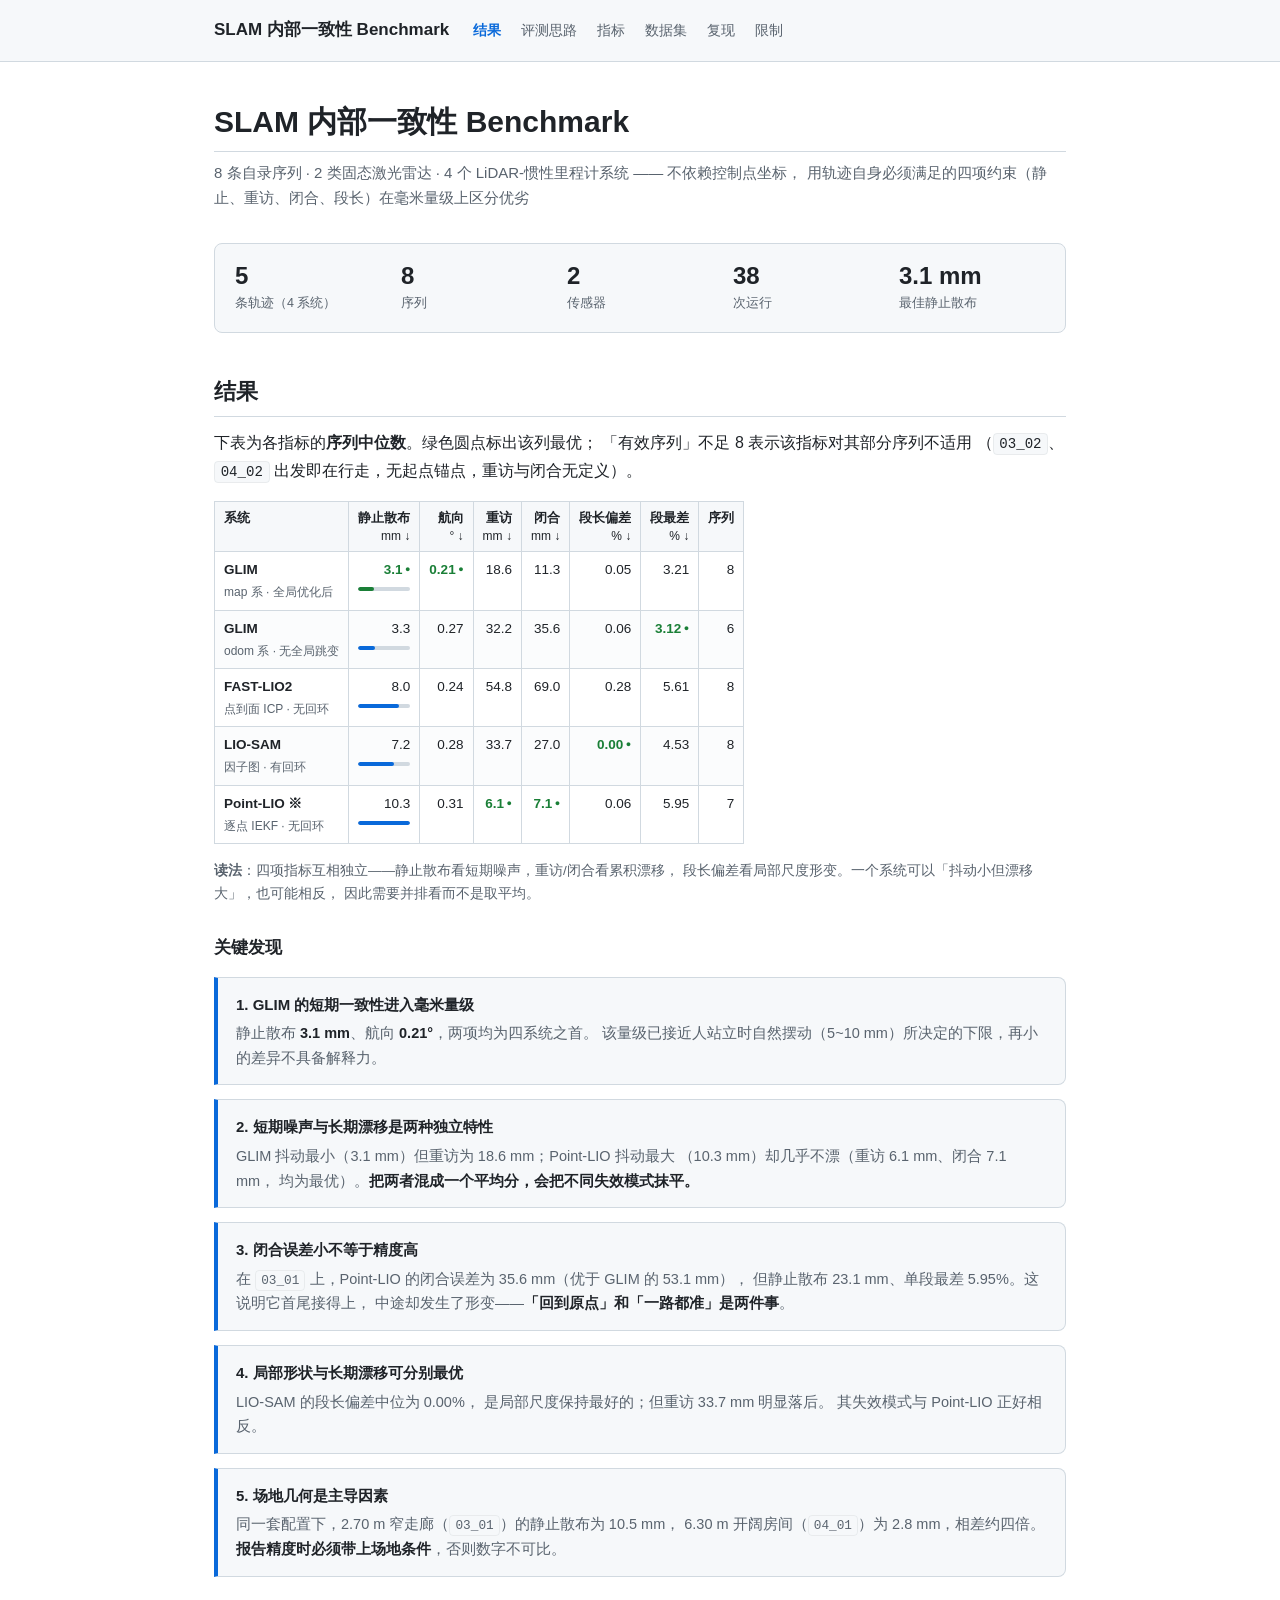
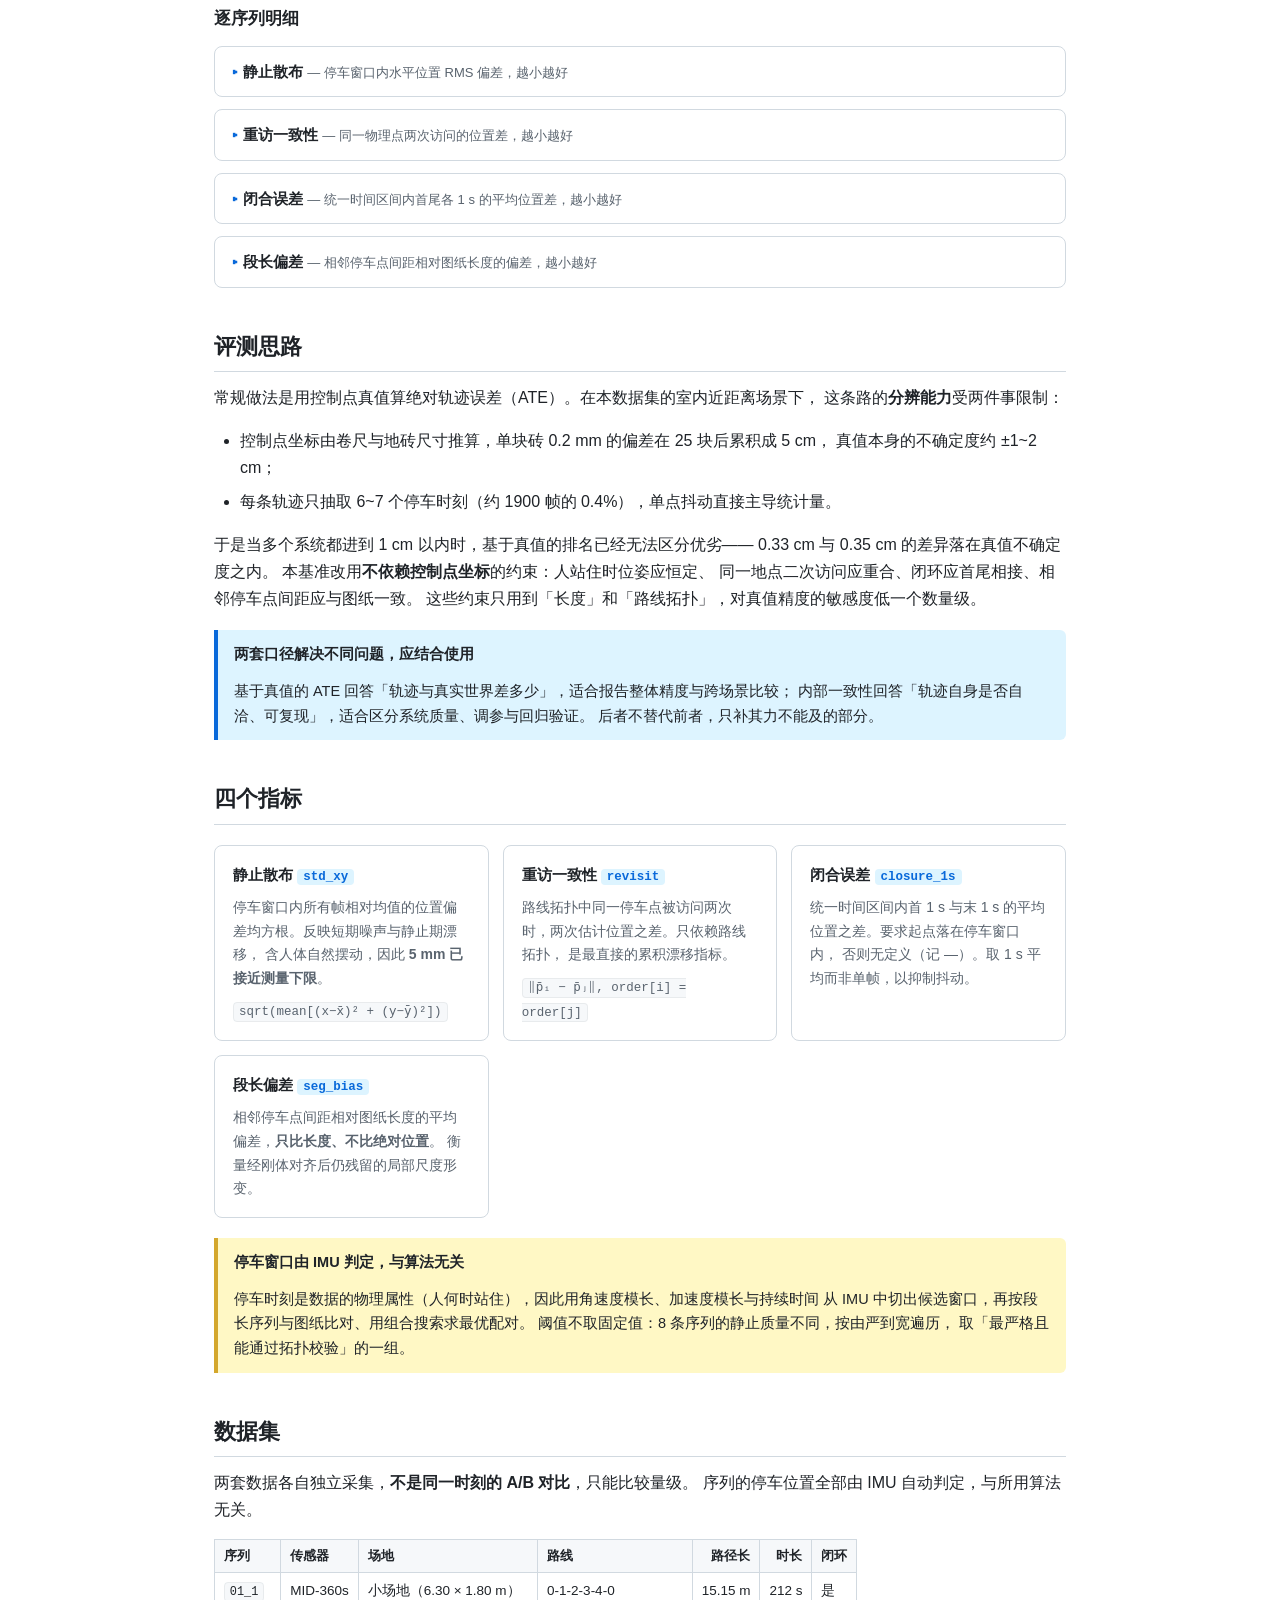
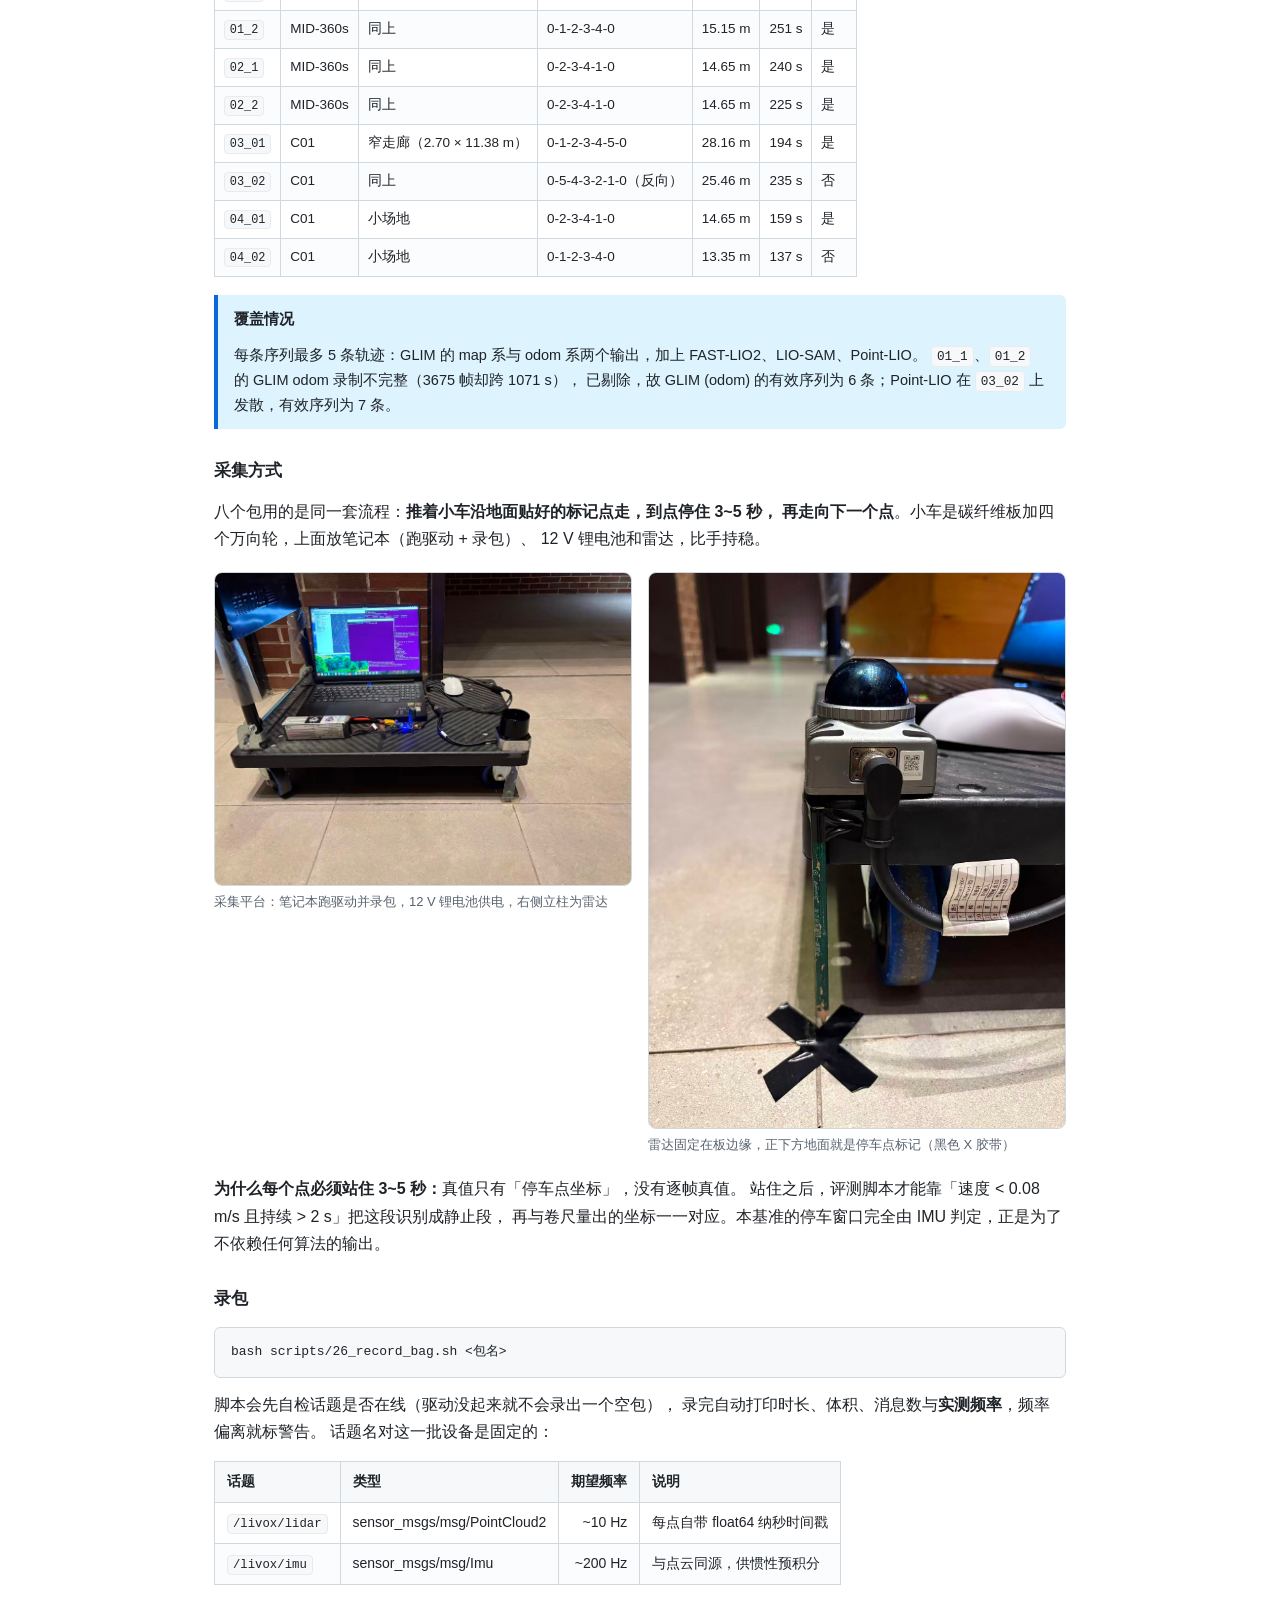
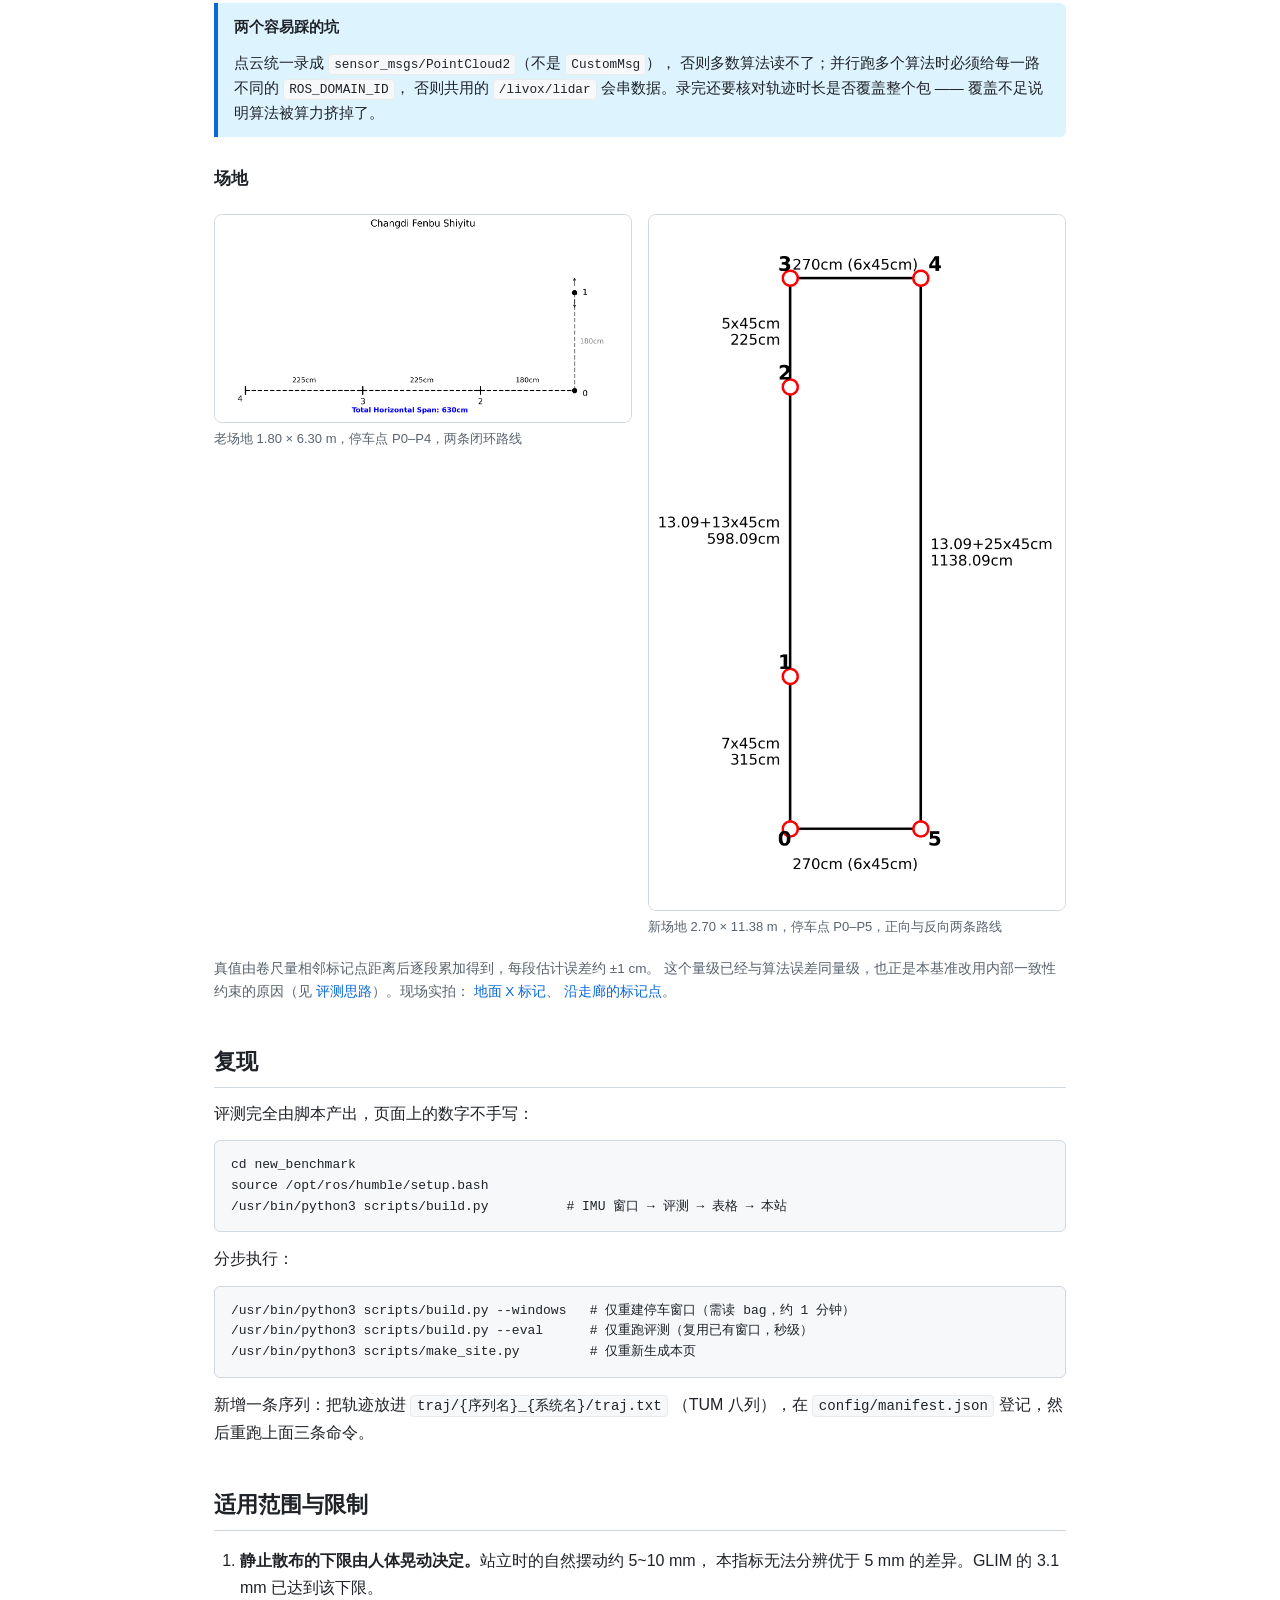
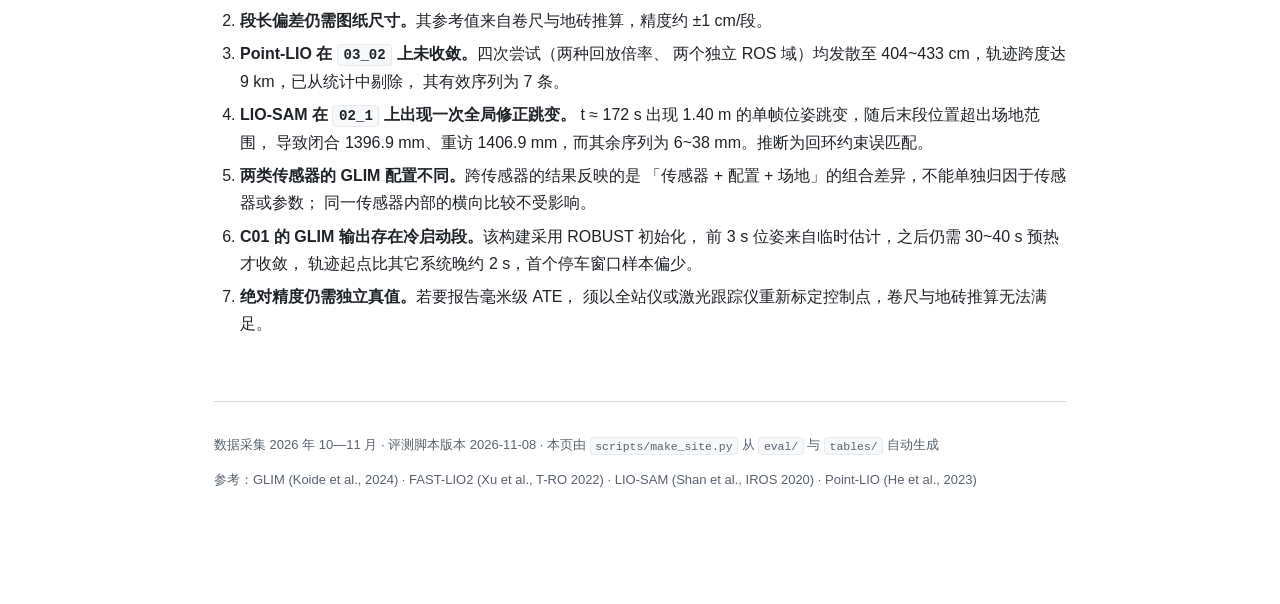
==== docs/index.html @ dab55c14 "debug" ====
<!DOCTYPE html>
<html lang="zh-CN">
<head>
<meta charset="utf-8">
<meta name="viewport" content="width=device-width, initial-scale=1">
<title>SLAM 内部一致性 Benchmark</title>
<meta name="description" content="不依赖控制点坐标，用静止散布、重访一致性、闭合误差、段长偏差四项自洽约束评测 GLIM / FAST-LIO2 / LIO-SAM / Point-LIO">
<link rel="stylesheet" href="assets/site.css">
</head>
<body>

<header class="top">
  <div class="wrap">
    <a class="brand" href="./">SLAM 内部一致性 Benchmark</a>
    <nav>
      <a href="#results" class="active">结果</a>
      <a href="#why">评测思路</a>
      <a href="#metrics">指标</a>
      <a href="#dataset">数据集</a>
      <a href="#repro">复现</a>
      <a href="#limits">限制</a>
    </nav>
  </div>
</header>

<div class="wrap">

<h1>SLAM 内部一致性 Benchmark</h1>
<p class="subtitle">
8 条自录序列 · 2 类固态激光雷达 · 4 个 LiDAR-惯性里程计系统 —— 不依赖控制点坐标，
用轨迹自身必须满足的四项约束（静止、重访、闭合、段长）在毫米量级上区分优劣
</p>

<div class="stats">
  <div><div class="v">5</div><div class="k">条轨迹（4 系统）</div></div>
  <div><div class="v">8</div><div class="k">序列</div></div>
  <div><div class="v">2</div><div class="k">传感器</div></div>
  <div><div class="v">38</div><div class="k">次运行</div></div>
  <div><div class="v">3.1 mm</div><div class="k">最佳静止散布</div></div>
</div>

<h2 id="results">结果</h2>

<p>
下表为各指标的<strong>序列中位数</strong>。绿色圆点标出该列最优；
「有效序列」不足 8 表示该指标对其部分序列不适用
（<code>03_02</code>、<code>04_02</code> 出发即在行走，无起点锚点，重访与闭合无定义）。
</p>

<table class="board">
<thead><tr><th>系统</th>
<th class="num">静止散布<br><span style="font-weight:400;font-size:12px">mm ↓</span></th>
<th class="num">航向<br><span style="font-weight:400;font-size:12px">° ↓</span></th>
<th class="num">重访<br><span style="font-weight:400;font-size:12px">mm ↓</span></th>
<th class="num">闭合<br><span style="font-weight:400;font-size:12px">mm ↓</span></th>
<th class="num">段长偏差<br><span style="font-weight:400;font-size:12px">% ↓</span></th>
<th class="num">段最差<br><span style="font-weight:400;font-size:12px">% ↓</span></th>
<th class="num">序列</th>
</tr></thead><tbody>
<tr><td class="alg">GLIM<small>map 系 · 全局优化后</small></td>
<td class="num"><span class="best">3.1</span><div class="bar bestbar"><i style="width:29.6%"></i></div></td>
<td class="num"><span class="best">0.21</span></td>
<td class="num">18.6</td>
<td class="num">11.3</td>
<td class="num">0.05</td>
<td class="num">3.21</td>
<td class="num">8</td></tr>
<tr><td class="alg">GLIM<small>odom 系 · 无全局跳变</small></td>
<td class="num">3.3<div class="bar"><i style="width:31.9%"></i></div></td>
<td class="num">0.27</td>
<td class="num">32.2</td>
<td class="num">35.6</td>
<td class="num">0.06</td>
<td class="num"><span class="best">3.12</span></td>
<td class="num">6</td></tr>
<tr><td class="alg">FAST-LIO2<small>点到面 ICP · 无回环</small></td>
<td class="num">8.0<div class="bar"><i style="width:77.7%"></i></div></td>
<td class="num">0.24</td>
<td class="num">54.8</td>
<td class="num">69.0</td>
<td class="num">0.28</td>
<td class="num">5.61</td>
<td class="num">8</td></tr>
<tr><td class="alg">LIO-SAM<small>因子图 · 有回环</small></td>
<td class="num">7.2<div class="bar"><i style="width:69.3%"></i></div></td>
<td class="num">0.28</td>
<td class="num">33.7</td>
<td class="num">27.0</td>
<td class="num"><span class="best">0.00</span></td>
<td class="num">4.53</td>
<td class="num">8</td></tr>
<tr><td class="alg">Point-LIO ※<small>逐点 IEKF · 无回环</small></td>
<td class="num">10.3<div class="bar"><i style="width:100.0%"></i></div></td>
<td class="num">0.31</td>
<td class="num"><span class="best">6.1</span></td>
<td class="num"><span class="best">7.1</span></td>
<td class="num">0.06</td>
<td class="num">5.95</td>
<td class="num">7</td></tr>
</tbody></table>

<p style="font-size:13.5px;color:var(--fg-muted)">
<strong>读法</strong>：四项指标互相独立——静止散布看短期噪声，重访/闭合看累积漂移，
段长偏差看局部尺度形变。一个系统可以「抖动小但漂移大」，也可能相反，
因此需要并排看而不是取平均。
</p>

<h3>关键发现</h3>

<div class="takeaway">
  <h4>1. GLIM 的短期一致性进入毫米量级</h4>
  <p>静止散布 <strong>3.1 mm</strong>、航向
  <strong>0.21°</strong>，两项均为四系统之首。
  该量级已接近人站立时自然摆动（5~10 mm）所决定的下限，再小的差异不具备解释力。</p>
</div>

<div class="takeaway">
  <h4>2. 短期噪声与长期漂移是两种独立特性</h4>
  <p>GLIM 抖动最小（3.1 mm）但重访为
  18.6 mm；Point-LIO 抖动最大
  （10.3 mm）却几乎不漂（重访
  6.1 mm、闭合 7.1 mm，
  均为最优）。<strong>把两者混成一个平均分，会把不同失效模式抹平。</strong></p>
</div>

<div class="takeaway">
  <h4>3. 闭合误差小不等于精度高</h4>
  <p>在 <code>03_01</code> 上，Point-LIO 的闭合误差为 35.6 mm（优于 GLIM 的 53.1 mm），
  但静止散布 23.1 mm、单段最差 5.95%。这说明它首尾接得上，
  中途却发生了形变——<strong>「回到原点」和「一路都准」是两件事</strong>。</p>
</div>

<div class="takeaway">
  <h4>4. 局部形状与长期漂移可分别最优</h4>
  <p>LIO-SAM 的段长偏差中位为 0.00%，
  是局部尺度保持最好的；但重访 33.7 mm 明显落后。
  其失效模式与 Point-LIO 正好相反。</p>
</div>

<div class="takeaway">
  <h4>5. 场地几何是主导因素</h4>
  <p>同一套配置下，2.70 m 窄走廊（<code>03_01</code>）的静止散布为 10.5 mm，
  6.30 m 开阔房间（<code>04_01</code>）为 2.8 mm，相差约四倍。
  <strong>报告精度时必须带上场地条件</strong>，否则数字不可比。</p>
</div>

<h3>逐序列明细</h3>

<details>
<summary>静止散布 <small>— 停车窗口内水平位置 RMS 偏差，越小越好</small></summary>
<table class="board">
<thead><tr>
<th class="tight">序列</th>
<th class="tight">传感器</th>
<th class="num">GLIM(odom)</th>
<th class="num">GLIM(map)</th>
<th class="num">FAST-LIO2</th>
<th class="num">LIO-SAM</th>
<th class="num">Point-LIO</th>
</tr></thead><tbody>
<tr>
<td class="tight"><code>01_1</code></td>
<td class="tight">MID-360s</td>
<td class="num"><span class="na">—</span></td>
<td class="num">3.2</td>
<td class="num">6.6</td>
<td class="num">3.7</td>
<td class="num">7.3</td>
</tr>
<tr>
<td class="tight"><code>01_2</code></td>
<td class="tight">MID-360s</td>
<td class="num"><span class="na">—</span></td>
<td class="num">7.6</td>
<td class="num">11.5</td>
<td class="num">8.1</td>
<td class="num">10.3</td>
</tr>
<tr>
<td class="tight"><code>02_1</code></td>
<td class="tight">MID-360s</td>
<td class="num">2.0</td>
<td class="num">1.3</td>
<td class="num">5.3</td>
<td class="num">3.5</td>
<td class="num">6.0</td>
</tr>
<tr>
<td class="tight"><code>02_2</code></td>
<td class="tight">MID-360s</td>
<td class="num">2.1</td>
<td class="num">1.8</td>
<td class="num">6.4</td>
<td class="num">3.1</td>
<td class="num">5.3</td>
</tr>
<tr>
<td class="tight"><code>03_01</code></td>
<td class="tight">C01</td>
<td class="num">5.4</td>
<td class="num">10.5</td>
<td class="num">20.6</td>
<td class="num">12.6</td>
<td class="num">23.1</td>
</tr>
<tr>
<td class="tight"><code>03_02</code></td>
<td class="tight">C01</td>
<td class="num">7.2</td>
<td class="num">5.1</td>
<td class="num">12.8</td>
<td class="num">8.3</td>
<td class="num"><span class="bad">发散</span></td>
</tr>
<tr>
<td class="tight"><code>04_01</code></td>
<td class="tight">C01</td>
<td class="num">3.4</td>
<td class="num">2.8</td>
<td class="num">7.6</td>
<td class="num">7.3</td>
<td class="num">16.8</td>
</tr>
<tr>
<td class="tight"><code>04_02</code></td>
<td class="tight">C01</td>
<td class="num">3.2</td>
<td class="num">2.9</td>
<td class="num">8.4</td>
<td class="num">7.0</td>
<td class="num">18.5</td>
</tr>
</tbody></table>
</details>
<details>
<summary>重访一致性 <small>— 同一物理点两次访问的位置差，越小越好</small></summary>
<table class="board">
<thead><tr>
<th class="tight">序列</th>
<th class="tight">传感器</th>
<th class="num">GLIM(odom)</th>
<th class="num">GLIM(map)</th>
<th class="num">FAST-LIO2</th>
<th class="num">LIO-SAM</th>
<th class="num">Point-LIO</th>
</tr></thead><tbody>
<tr>
<td class="tight"><code>01_1</code></td>
<td class="tight">MID-360s</td>
<td class="num"><span class="na">—</span></td>
<td class="num">26.9</td>
<td class="num">52.9</td>
<td class="num">23.9</td>
<td class="num">24.5</td>
</tr>
<tr>
<td class="tight"><code>01_2</code></td>
<td class="tight">MID-360s</td>
<td class="num"><span class="na">—</span></td>
<td class="num">37.4</td>
<td class="num">52.0</td>
<td class="num">38.0</td>
<td class="num">32.4</td>
</tr>
<tr>
<td class="tight"><code>02_1</code></td>
<td class="tight">MID-360s</td>
<td class="num">7.6</td>
<td class="num">10.2</td>
<td class="num">56.8</td>
<td class="num">1406.9</td>
<td class="num">4.6</td>
</tr>
<tr>
<td class="tight"><code>02_2</code></td>
<td class="tight">MID-360s</td>
<td class="num">2.3</td>
<td class="num">5.5</td>
<td class="num">57.4</td>
<td class="num">23.5</td>
<td class="num">4.4</td>
</tr>
<tr>
<td class="tight"><code>03_01</code></td>
<td class="tight">C01</td>
<td class="num">94.2</td>
<td class="num">42.1</td>
<td class="num">74.1</td>
<td class="num">39.5</td>
<td class="num">6.3</td>
</tr>
<tr>
<td class="tight"><code>03_02</code></td>
<td class="tight">C01</td>
<td class="num"><span class="na">—</span></td>
<td class="num"><span class="na">—</span></td>
<td class="num"><span class="na">—</span></td>
<td class="num"><span class="na">—</span></td>
<td class="num"><span class="na">—</span></td>
</tr>
<tr>
<td class="tight"><code>04_01</code></td>
<td class="tight">C01</td>
<td class="num">56.9</td>
<td class="num">8.3</td>
<td class="num">52.6</td>
<td class="num">29.5</td>
<td class="num">6.0</td>
</tr>
<tr>
<td class="tight"><code>04_02</code></td>
<td class="tight">C01</td>
<td class="num"><span class="na">—</span></td>
<td class="num"><span class="na">—</span></td>
<td class="num"><span class="na">—</span></td>
<td class="num"><span class="na">—</span></td>
<td class="num"><span class="na">—</span></td>
</tr>
</tbody></table>
</details>
<details>
<summary>闭合误差 <small>— 统一时间区间内首尾各 1 s 的平均位置差，越小越好</small></summary>
<table class="board">
<thead><tr>
<th class="tight">序列</th>
<th class="tight">传感器</th>
<th class="num">GLIM(odom)</th>
<th class="num">GLIM(map)</th>
<th class="num">FAST-LIO2</th>
<th class="num">LIO-SAM</th>
<th class="num">Point-LIO</th>
</tr></thead><tbody>
<tr>
<td class="tight"><code>01_1</code></td>
<td class="tight">MID-360s</td>
<td class="num"><span class="na">—</span></td>
<td class="num">14.8</td>
<td class="num">72.6</td>
<td class="num">11.9</td>
<td class="num">7.6</td>
</tr>
<tr>
<td class="tight"><code>01_2</code></td>
<td class="tight">MID-360s</td>
<td class="num"><span class="na">—</span></td>
<td class="num">4.3</td>
<td class="num">70.5</td>
<td class="num">3.2</td>
<td class="num">5.2</td>
</tr>
<tr>
<td class="tight"><code>02_1</code></td>
<td class="tight">MID-360s</td>
<td class="num">15.4</td>
<td class="num">13.7</td>
<td class="num">64.9</td>
<td class="num">1396.9</td>
<td class="num">2.0</td>
</tr>
<tr>
<td class="tight"><code>02_2</code></td>
<td class="tight">MID-360s</td>
<td class="num">7.2</td>
<td class="num">8.9</td>
<td class="num">67.4</td>
<td class="num">22.1</td>
<td class="num">6.5</td>
</tr>
<tr>
<td class="tight"><code>03_01</code></td>
<td class="tight">C01</td>
<td class="num">86.8</td>
<td class="num">53.1</td>
<td class="num">84.7</td>
<td class="num">31.8</td>
<td class="num">35.6</td>
</tr>
<tr>
<td class="tight"><code>03_02</code></td>
<td class="tight">C01</td>
<td class="num"><span class="na">—</span></td>
<td class="num"><span class="na">—</span></td>
<td class="num"><span class="na">—</span></td>
<td class="num"><span class="na">—</span></td>
<td class="num"><span class="na">—</span></td>
</tr>
<tr>
<td class="tight"><code>04_01</code></td>
<td class="tight">C01</td>
<td class="num">55.7</td>
<td class="num">8.1</td>
<td class="num">46.0</td>
<td class="num">36.8</td>
<td class="num">22.2</td>
</tr>
<tr>
<td class="tight"><code>04_02</code></td>
<td class="tight">C01</td>
<td class="num"><span class="na">—</span></td>
<td class="num"><span class="na">—</span></td>
<td class="num"><span class="na">—</span></td>
<td class="num"><span class="na">—</span></td>
<td class="num"><span class="na">—</span></td>
</tr>
</tbody></table>
</details>
<details>
<summary>段长偏差 <small>— 相邻停车点间距相对图纸长度的偏差，越小越好</small></summary>
<table class="board">
<thead><tr>
<th class="tight">序列</th>
<th class="tight">传感器</th>
<th class="num">GLIM(odom)</th>
<th class="num">GLIM(map)</th>
<th class="num">FAST-LIO2</th>
<th class="num">LIO-SAM</th>
<th class="num">Point-LIO</th>
</tr></thead><tbody>
<tr>
<td class="tight"><code>01_1</code></td>
<td class="tight">MID-360s</td>
<td class="num"><span class="na">—</span></td>
<td class="num">−0.17</td>
<td class="num">0.09</td>
<td class="num">−0.15</td>
<td class="num">0.03</td>
</tr>
<tr>
<td class="tight"><code>01_2</code></td>
<td class="tight">MID-360s</td>
<td class="num"><span class="na">—</span></td>
<td class="num">−0.34</td>
<td class="num">0.00</td>
<td class="num">−0.29</td>
<td class="num">−0.17</td>
</tr>
<tr>
<td class="tight"><code>02_1</code></td>
<td class="tight">MID-360s</td>
<td class="num">0.02</td>
<td class="num">0.01</td>
<td class="num">0.34</td>
<td class="num">−0.92</td>
<td class="num">0.17</td>
</tr>
<tr>
<td class="tight"><code>02_2</code></td>
<td class="tight">MID-360s</td>
<td class="num">0.09</td>
<td class="num">0.10</td>
<td class="num">0.22</td>
<td class="num">0.37</td>
<td class="num">0.06</td>
</tr>
<tr>
<td class="tight"><code>03_01</code></td>
<td class="tight">C01</td>
<td class="num">−0.84</td>
<td class="num">−0.86</td>
<td class="num">−1.62</td>
<td class="num">−0.88</td>
<td class="num">−1.53</td>
</tr>
<tr>
<td class="tight"><code>03_02</code></td>
<td class="tight">C01</td>
<td class="num">0.42</td>
<td class="num">0.42</td>
<td class="num">0.56</td>
<td class="num">0.34</td>
<td class="num"><span class="bad">发散</span></td>
</tr>
<tr>
<td class="tight"><code>04_01</code></td>
<td class="tight">C01</td>
<td class="num">0.57</td>
<td class="num">0.15</td>
<td class="num">0.71</td>
<td class="num">0.27</td>
<td class="num">0.38</td>
</tr>
<tr>
<td class="tight"><code>04_02</code></td>
<td class="tight">C01</td>
<td class="num">−0.10</td>
<td class="num">0.17</td>
<td class="num">0.35</td>
<td class="num">0.15</td>
<td class="num">0.21</td>
</tr>
</tbody></table>
</details>

<h2 id="why">评测思路</h2>

<p>
常规做法是用控制点真值算绝对轨迹误差（ATE）。在本数据集的室内近距离场景下，
这条路的<strong>分辨能力</strong>受两件事限制：
</p>

<ul>
  <li>控制点坐标由卷尺与地砖尺寸推算，单块砖 0.2 mm 的偏差在 25 块后累积成 5 cm，
  真值本身的不确定度约 ±1~2 cm；</li>
  <li>每条轨迹只抽取 6~7 个停车时刻（约 1900 帧的 0.4%），单点抖动直接主导统计量。</li>
</ul>

<p>
于是当多个系统都进到 1 cm 以内时，基于真值的排名已经无法区分优劣——
0.33 cm 与 0.35 cm 的差异落在真值不确定度之内。
本基准改用<strong>不依赖控制点坐标</strong>的约束：人站住时位姿应恒定、
同一地点二次访问应重合、闭环应首尾相接、相邻停车点间距应与图纸一致。
这些约束只用到「长度」和「路线拓扑」，对真值精度的敏感度低一个数量级。
</p>

<div class="note">
<p><strong>两套口径解决不同问题，应结合使用</strong></p>
<p>基于真值的 ATE 回答「轨迹与真实世界差多少」，适合报告整体精度与跨场景比较；
内部一致性回答「轨迹自身是否自洽、可复现」，适合区分系统质量、调参与回归验证。
后者不替代前者，只补其力不能及的部分。</p>
</div>

<h2 id="metrics">四个指标</h2>

<div class="metrics">

<div class="metric">
  <h4>静止散布 <span class="sym">std_xy</span></h4>
  <p>停车窗口内所有帧相对均值的位置偏差均方根。反映短期噪声与静止期漂移，
  含人体自然摆动，因此 <strong>5 mm 已接近测量下限</strong>。</p>
  <p><code>sqrt(mean[(x−x̄)² + (y−ȳ)²])</code></p>
</div>

<div class="metric">
  <h4>重访一致性 <span class="sym">revisit</span></h4>
  <p>路线拓扑中同一停车点被访问两次时，两次估计位置之差。只依赖路线拓扑，
  是最直接的累积漂移指标。</p>
  <p><code>‖p̄ᵢ − p̄ⱼ‖,  order[i] = order[j]</code></p>
</div>

<div class="metric">
  <h4>闭合误差 <span class="sym">closure_1s</span></h4>
  <p>统一时间区间内首 1 s 与末 1 s 的平均位置之差。要求起点落在停车窗口内，
  否则无定义（记 —）。取 1 s 平均而非单帧，以抑制抖动。</p>
</div>

<div class="metric">
  <h4>段长偏差 <span class="sym">seg_bias</span></h4>
  <p>相邻停车点间距相对图纸长度的平均偏差，<strong>只比长度、不比绝对位置</strong>。
  衡量经刚体对齐后仍残留的局部尺度形变。</p>
</div>

</div>

<div class="warn">
<p><strong>停车窗口由 IMU 判定，与算法无关</strong></p>
<p>停车时刻是数据的物理属性（人何时站住），因此用角速度模长、加速度模长与持续时间
从 IMU 中切出候选窗口，再按段长序列与图纸比对、用组合搜索求最优配对。
阈值不取固定值：8 条序列的静止质量不同，按由严到宽遍历，
取「最严格且能通过拓扑校验」的一组。</p>
</div>

<h2 id="dataset">数据集</h2>

<p>
两套数据各自独立采集，<strong>不是同一时刻的 A/B 对比</strong>，只能比较量级。
序列的停车位置全部由 IMU 自动判定，与所用算法无关。
</p>

<table class="board">
<thead><tr>
<th class="tight">序列</th>
<th class="tight">传感器</th>
<th>场地</th>
<th>路线</th>
<th class="num">路径长</th>
<th class="num">时长</th>
<th>闭环</th>
</tr></thead><tbody>
<tr>
<td class="tight"><code>01_1</code></td>
<td class="tight">MID-360s</td>
<td>小场地（6.30 × 1.80 m）</td>
<td>0-1-2-3-4-0</td>
<td class="num">15.15 m</td>
<td class="num">212 s</td>
<td>是</td>
</tr>
<tr>
<td class="tight"><code>01_2</code></td>
<td class="tight">MID-360s</td>
<td>同上</td>
<td>0-1-2-3-4-0</td>
<td class="num">15.15 m</td>
<td class="num">251 s</td>
<td>是</td>
</tr>
<tr>
<td class="tight"><code>02_1</code></td>
<td class="tight">MID-360s</td>
<td>同上</td>
<td>0-2-3-4-1-0</td>
<td class="num">14.65 m</td>
<td class="num">240 s</td>
<td>是</td>
</tr>
<tr>
<td class="tight"><code>02_2</code></td>
<td class="tight">MID-360s</td>
<td>同上</td>
<td>0-2-3-4-1-0</td>
<td class="num">14.65 m</td>
<td class="num">225 s</td>
<td>是</td>
</tr>
<tr>
<td class="tight"><code>03_01</code></td>
<td class="tight">C01</td>
<td>窄走廊（2.70 × 11.38 m）</td>
<td>0-1-2-3-4-5-0</td>
<td class="num">28.16 m</td>
<td class="num">194 s</td>
<td>是</td>
</tr>
<tr>
<td class="tight"><code>03_02</code></td>
<td class="tight">C01</td>
<td>同上</td>
<td>0-5-4-3-2-1-0（反向）</td>
<td class="num">25.46 m</td>
<td class="num">235 s</td>
<td>否</td>
</tr>
<tr>
<td class="tight"><code>04_01</code></td>
<td class="tight">C01</td>
<td>小场地</td>
<td>0-2-3-4-1-0</td>
<td class="num">14.65 m</td>
<td class="num">159 s</td>
<td>是</td>
</tr>
<tr>
<td class="tight"><code>04_02</code></td>
<td class="tight">C01</td>
<td>小场地</td>
<td>0-1-2-3-4-0</td>
<td class="num">13.35 m</td>
<td class="num">137 s</td>
<td>否</td>
</tr>
</tbody></table>

<div class="note">
<p><strong>覆盖情况</strong></p>
<p>每条序列最多 5 条轨迹：GLIM 的 map 系与 odom 系两个输出，加上 FAST-LIO2、LIO-SAM、Point-LIO。
<code>01_1</code>、<code>01_2</code> 的 GLIM odom 录制不完整（3675 帧却跨 1071 s），
已剔除，故 GLIM (odom) 的有效序列为 6 条；Point-LIO 在 <code>03_02</code> 上发散，有效序列为 7 条。</p>
</div>

<h3>采集方式</h3>

<p>
八个包用的是同一套流程：<strong>推着小车沿地面贴好的标记点走，到点停住 3~5 秒，
再走向下一个点</strong>。小车是碳纤维板加四个万向轮，上面放笔记本（跑驱动 + 录包）、
12 V 锂电池和雷达，比手持稳。
</p>

<div class="figs">
  <figure>
    <img src="assets/img/car_lidar.jpg" alt="采集平台：小车、笔记本、电池与雷达">
    <figcaption>采集平台：笔记本跑驱动并录包，12 V 锂电池供电，右侧立柱为雷达</figcaption>
  </figure>
  <figure>
    <img src="assets/img/car_lidar2.jpg" alt="雷达安装细节与地面停车点标记">
    <figcaption>雷达固定在板边缘，正下方地面就是停车点标记（黑色 X 胶带）</figcaption>
  </figure>
</div>

<p>
<strong>为什么每个点必须站住 3~5 秒：</strong>真值只有「停车点坐标」，没有逐帧真值。
站住之后，评测脚本才能靠「速度 &lt; 0.08 m/s 且持续 &gt; 2 s」把这段识别成静止段，
再与卷尺量出的坐标一一对应。本基准的停车窗口完全由 IMU 判定，正是为了不依赖任何算法的输出。
</p>

<h3>录包</h3>

<pre><code>bash scripts/26_record_bag.sh &lt;包名&gt;</code></pre>

<p>
脚本会先自检话题是否在线（驱动没起来就不会录出一个空包），
录完自动打印时长、体积、消息数与<strong>实测频率</strong>，频率偏离就标警告。
话题名对这一批设备是固定的：
</p>

<table>
<thead><tr><th>话题</th><th>类型</th><th class="num">期望频率</th><th>说明</th></tr></thead>
<tbody>
<tr><td class="tight"><code>/livox/lidar</code></td><td class="tight">sensor_msgs/msg/PointCloud2</td>
    <td class="num">~10 Hz</td><td>每点自带 float64 纳秒时间戳</td></tr>
<tr><td class="tight"><code>/livox/imu</code></td><td class="tight">sensor_msgs/msg/Imu</td>
    <td class="num">~200 Hz</td><td>与点云同源，供惯性预积分</td></tr>
</tbody>
</table>

<div class="note">
<p><strong>两个容易踩的坑</strong></p>
<p>点云统一录成 <code>sensor_msgs/PointCloud2</code>（不是 <code>CustomMsg</code>），
否则多数算法读不了；并行跑多个算法时必须给每一路不同的 <code>ROS_DOMAIN_ID</code>，
否则共用的 <code>/livox/lidar</code> 会串数据。录完还要核对轨迹时长是否覆盖整个包 ——
覆盖不足说明算法被算力挤掉了。</p>
</div>

<h3>场地</h3>

<div class="figs">
  <figure>
    <img src="assets/img/site_layout.png" alt="老场地布局：1.80 × 6.30 m">
    <figcaption>老场地 1.80 × 6.30 m，停车点 P0–P4，两条闭环路线</figcaption>
  </figure>
  <figure>
    <img src="assets/img/clean_path_plot.png" alt="新场地布局：2.70 × 11.38 m">
    <figcaption>新场地 2.70 × 11.38 m，停车点 P0–P5，正向与反向两条路线</figcaption>
  </figure>
</div>

<p style="font-size:13.5px;color:var(--fg-muted)">
真值由卷尺量相邻标记点距离后逐段累加得到，每段估计误差约 ±1 cm。
这个量级已经与算法误差同量级，也正是本基准改用内部一致性约束的原因（见
<a href="#why">评测思路</a>）。现场实拍：
<a href="assets/img/site.jpg">地面 X 标记</a>、
<a href="assets/img/site2.jpg">沿走廊的标记点</a>。
</p>

<h2 id="repro">复现</h2>

<p>评测完全由脚本产出，页面上的数字不手写：</p>

<pre><code>cd new_benchmark
source /opt/ros/humble/setup.bash
/usr/bin/python3 scripts/build.py          # IMU 窗口 → 评测 → 表格 → 本站
</code></pre>

<p>分步执行：</p>

<pre><code>/usr/bin/python3 scripts/build.py --windows   # 仅重建停车窗口（需读 bag，约 1 分钟）
/usr/bin/python3 scripts/build.py --eval      # 仅重跑评测（复用已有窗口，秒级）
/usr/bin/python3 scripts/make_site.py         # 仅重新生成本页
</code></pre>

<p>新增一条序列：把轨迹放进 <code>traj/{序列名}_{系统名}/traj.txt</code>
（TUM 八列），在 <code>config/manifest.json</code> 登记，然后重跑上面三条命令。</p>

<h2 id="limits">适用范围与限制</h2>

<ol>
  <li><strong>静止散布的下限由人体晃动决定。</strong>站立时的自然摆动约 5~10 mm，
  本指标无法分辨优于 5 mm 的差异。GLIM 的 3.1 mm 已达到该下限。</li>

  <li><strong>段长偏差仍需图纸尺寸。</strong>其参考值来自卷尺与地砖推算，精度约 ±1 cm/段。</li>

  <li><strong>Point-LIO 在 <code>03_02</code> 上未收敛。</strong>四次尝试（两种回放倍率、
  两个独立 ROS 域）均发散至 404~433 cm，轨迹跨度达 9 km，已从统计中剔除，
  其有效序列为 7 条。</li>

  <li><strong>LIO-SAM 在 <code>02_1</code> 上出现一次全局修正跳变。</strong>
  t ≈ 172 s 出现 1.40 m 的单帧位姿跳变，随后末段位置超出场地范围，
  导致闭合 1396.9 mm、重访 1406.9 mm，而其余序列为 6~38 mm。推断为回环约束误匹配。</li>

  <li><strong>两类传感器的 GLIM 配置不同。</strong>跨传感器的结果反映的是
  「传感器 + 配置 + 场地」的组合差异，不能单独归因于传感器或参数；
  同一传感器内部的横向比较不受影响。</li>

  <li><strong>C01 的 GLIM 输出存在冷启动段。</strong>该构建采用 ROBUST 初始化，
  前 3 s 位姿来自临时估计，之后仍需 30~40 s 预热才收敛，
  轨迹起点比其它系统晚约 2 s，首个停车窗口样本偏少。</li>

  <li><strong>绝对精度仍需独立真值。</strong>若要报告毫米级 ATE，
  须以全站仪或激光跟踪仪重新标定控制点，卷尺与地砖推算无法满足。</li>
</ol>

<footer class="bottom">
  <p>
    数据采集 2026 年 10—11 月 · 评测脚本版本 2026-11-08 ·
    本页由 <code>scripts/make_site.py</code> 从 <code>eval/</code> 与 <code>tables/</code> 自动生成
  </p>
  <p>
    参考：GLIM (Koide et al., 2024) · FAST-LIO2 (Xu et al., T-RO 2022) ·
    LIO-SAM (Shan et al., IROS 2020) · Point-LIO (He et al., 2023)
  </p>
</footer>

</div>
</body>
</html>
---- docs/assets/site.css ----
/* 极简文档站样式，参考 mkdocs-material 的排版 */

:root {
  --fg: #1f2328;
  --fg-muted: #59636e;
  --bg: #ffffff;
  --bg-soft: #f6f8fa;
  --border: #d1d9e0;
  --accent: #0969da;
  --accent-soft: #ddf4ff;
  --warn-bg: #fff8c5;
  --warn-border: #d4a72c;
  --code-bg: #f6f8fa;
}

* { box-sizing: border-box; }

body {
  margin: 0;
  font-family: -apple-system, BlinkMacSystemFont, "Segoe UI", "Noto Sans SC",
               "PingFang SC", "Microsoft YaHei", Helvetica, Arial, sans-serif;
  font-size: 16px;
  line-height: 1.7;
  color: var(--fg);
  background: var(--bg);
}

.wrap {
  max-width: 900px;
  margin: 0 auto;
  padding: 0 24px 96px;
}

/* ── 顶栏 ── */
header.top {
  border-bottom: 1px solid var(--border);
  background: var(--bg-soft);
  margin-bottom: 40px;
}
header.top .wrap {
  padding-top: 16px;
  padding-bottom: 16px;
  display: flex;
  align-items: baseline;
  gap: 24px;
  flex-wrap: wrap;
}
header.top a.brand {
  font-weight: 700;
  font-size: 17px;
  color: var(--fg);
  text-decoration: none;
}
header.top nav { display: flex; gap: 20px; flex-wrap: wrap; }
header.top nav a {
  color: var(--fg-muted);
  text-decoration: none;
  font-size: 14px;
}
header.top nav a:hover { color: var(--accent); }
header.top nav a.active { color: var(--accent); font-weight: 600; }

/* ── 标题 ── */
h1 {
  font-size: 30px;
  font-weight: 700;
  line-height: 1.3;
  margin: 0 0 8px;
  padding-bottom: 10px;
  border-bottom: 1px solid var(--border);
}
h2 {
  font-size: 22px;
  font-weight: 650;
  margin: 40px 0 12px;
  padding-bottom: 6px;
  border-bottom: 1px solid var(--border);
}
h3 {
  font-size: 17px;
  font-weight: 650;
  margin: 28px 0 10px;
}
.subtitle {
  color: var(--fg-muted);
  font-size: 15px;
  margin: 0 0 32px;
}

/* ── 文字 ── */
p { margin: 12px 0; }
a { color: var(--accent); text-decoration: none; }
a:hover { text-decoration: underline; }
ul, ol { padding-left: 26px; }
li { margin: 6px 0; }
li > ul, li > ol { margin: 4px 0; }

code {
  font-family: ui-monospace, SFMono-Regular, "SF Mono", Menlo, Consolas,
               "Liberation Mono", monospace;
  font-size: 0.88em;
  background: var(--code-bg);
  padding: 0.15em 0.4em;
  border-radius: 4px;
  border: 1px solid rgba(31, 35, 40, 0.06);
}
pre {
  background: var(--code-bg);
  border: 1px solid var(--border);
  border-radius: 6px;
  padding: 14px 16px;
  overflow-x: auto;
  font-size: 13px;
  line-height: 1.6;
}
pre code {
  background: none;
  border: none;
  padding: 0;
  font-size: inherit;
}

/* ── 表格 ── */
table {
  border-collapse: collapse;
  width: 100%;
  margin: 16px 0;
  font-size: 14px;
  display: block;
  overflow-x: auto;
}
th, td {
  border: 1px solid var(--border);
  padding: 8px 12px;
  text-align: left;
  vertical-align: top;
}
th {
  background: var(--bg-soft);
  font-weight: 650;
  white-space: nowrap;
}
tbody tr:nth-child(even) { background: #fbfcfd; }
td.num { text-align: right; font-variant-numeric: tabular-nums; }

/* ── 提示块 ── */
.note, .tip, .warn {
  border-left: 4px solid var(--accent);
  background: var(--accent-soft);
  padding: 12px 16px;
  margin: 18px 0;
  border-radius: 0 6px 6px 0;
  font-size: 14.5px;
}
.warn {
  border-left-color: var(--warn-border);
  background: var(--warn-bg);
}
.note p:first-child, .tip p:first-child, .warn p:first-child { margin-top: 0; }
.note p:last-child, .tip p:last-child, .warn p:last-child { margin-bottom: 0; }
.note strong:first-child, .warn strong:first-child { display: block; margin-bottom: 4px; }

/* ── 首页卡片 ── */
.cards {
  display: grid;
  grid-template-columns: repeat(auto-fit, minmax(260px, 1fr));
  gap: 16px;
  margin: 24px 0;
}
.card {
  border: 1px solid var(--border);
  border-radius: 8px;
  padding: 18px 20px;
  text-decoration: none;
  color: inherit;
  display: block;
  transition: border-color 0.12s, box-shadow 0.12s;
}
.card:hover {
  border-color: var(--accent);
  box-shadow: 0 2px 8px rgba(9, 105, 218, 0.08);
  text-decoration: none;
}
.card h3 {
  margin: 0 0 6px;
  font-size: 16px;
  color: var(--accent);
}
.card p {
  margin: 0;
  font-size: 14px;
  color: var(--fg-muted);
  line-height: 1.6;
}

/* ── 指标条 ── */
.stats {
  display: grid;
  grid-template-columns: repeat(auto-fit, minmax(120px, 1fr));
  gap: 20px;
  margin: 20px 0 28px;
  padding: 18px 20px;
  background: var(--bg-soft);
  border: 1px solid var(--border);
  border-radius: 8px;
}
.stats div { min-width: 0; }
.stats .v {
  font-size: 24px;
  font-weight: 700;
  line-height: 1.2;
  font-variant-numeric: tabular-nums;
}
.stats .k {
  font-size: 12.5px;
  color: var(--fg-muted);
  margin-top: 2px;
}

/* ── 页脚 ── */
footer.bottom {
  margin-top: 64px;
  padding-top: 20px;
  border-top: 1px solid var(--border);
  font-size: 13px;
  color: var(--fg-muted);
}
footer.bottom a { color: var(--fg-muted); text-decoration: underline; }

@media (max-width: 600px) {
  .wrap { padding: 0 16px 64px; }
  h1 { font-size: 24px; }
  h2 { font-size: 19px; }
  .stats { gap: 20px; }
  header.top .wrap { gap: 12px; }
}

/* ══════════════════════════════════════════════════════════
   排行榜专用（benchmark 首页）
   ══════════════════════════════════════════════════════════ */

/* 榜单：表头吸顶，数值列右对齐等宽 */
table.board { font-size: 13.5px; }
table.board thead th { position: sticky; top: 0; z-index: 1; }
table.board th, table.board td { padding: 7px 9px; }
table.board th { font-size: 13px; line-height: 1.35; }
table.board td.alg { white-space: nowrap; font-weight: 650; }
table.board td.alg small {
  display: block;
  font-weight: 400;
  color: var(--fg-muted);
  font-size: 12px;
}
table.board td.num, table.board th.num { text-align: right; font-variant-numeric: tabular-nums; white-space: nowrap; }
table.board .best {
  color: #1a7f37;
  font-weight: 700;
}
table.board .best::after {
  content: " ●";
  font-size: 9px;
  vertical-align: 2px;
}
table.board .bad { color: #9a6700; }
table.board .na { color: var(--fg-muted); }

/* 迷你条形：让差距一眼可见 */
.bar {
  height: 4px;
  border-radius: 2px;
  background: var(--border);
  margin-top: 5px;
  overflow: hidden;
}
.bar > i {
  display: block;
  height: 100%;
  border-radius: 2px;
  background: var(--accent);
}
.bar.bestbar > i { background: #1a7f37; }

/* 结论块 */
.takeaway {
  border: 1px solid var(--border);
  border-left: 4px solid var(--accent);
  border-radius: 0 8px 8px 0;
  background: var(--bg-soft);
  padding: 14px 18px;
  margin: 14px 0;
}
.takeaway h4 {
  margin: 0 0 4px;
  font-size: 15px;
  font-weight: 650;
}
.takeaway p { margin: 0; font-size: 14.5px; color: var(--fg-muted); }
.takeaway p strong { color: var(--fg); }

/* 折叠的逐序列明细 */
details {
  border: 1px solid var(--border);
  border-radius: 8px;
  padding: 0 16px;
  margin: 12px 0;
  background: var(--bg);
}
details[open] { padding-bottom: 12px; }
details > summary {
  cursor: pointer;
  padding: 12px 0;
  font-weight: 650;
  font-size: 15px;
  list-style: none;
}
details > summary::-webkit-details-marker { display: none; }
details > summary::before {
  content: "▸ ";
  color: var(--accent);
}
details[open] > summary::before { content: "▾ "; }
details > summary small {
  font-weight: 400;
  color: var(--fg-muted);
  font-size: 13px;
}

/* 指标卡 */
.metrics {
  display: grid;
  grid-template-columns: repeat(auto-fit, minmax(240px, 1fr));
  gap: 14px;
  margin: 20px 0;
}
.metric {
  border: 1px solid var(--border);
  border-radius: 8px;
  padding: 16px 18px;
}
.metric h4 { margin: 0 0 6px; font-size: 15px; }
.metric .sym {
  font-family: ui-monospace, SFMono-Regular, Menlo, Consolas, monospace;
  font-size: 12.5px;
  color: var(--accent);
  background: var(--accent-soft);
  padding: 1px 6px;
  border-radius: 4px;
}
.metric p { margin: 8px 0 0; font-size: 14px; color: var(--fg-muted); }
.metric code { font-size: 12.5px; }

td.tight { white-space: nowrap; }

/* 窄屏：隐藏系统副标，保证榜单不挤成一团 */
@media (max-width: 620px) {
  table.board td.alg small { display: none; }
  table.board { font-size: 12.5px; }
  table.board th, table.board td { padding: 6px 6px; }
}

/* 首列与数值列不折行（场地、路线等长文本仍可换行） */
td.tight, th.tight { white-space: nowrap; }

/* ── 图组 ── */
.figs {
  display: grid;
  grid-template-columns: repeat(auto-fit, minmax(260px, 1fr));
  gap: 16px;
  margin: 20px 0;
}
.figs figure { margin: 0; }
.figs img {
  width: 100%;
  border: 1px solid var(--border);
  border-radius: 8px;
  display: block;
  background: var(--bg-soft);
}
.figs figcaption {
  margin-top: 6px;
  font-size: 13px;
  color: var(--fg-muted);
  line-height: 1.55;
}
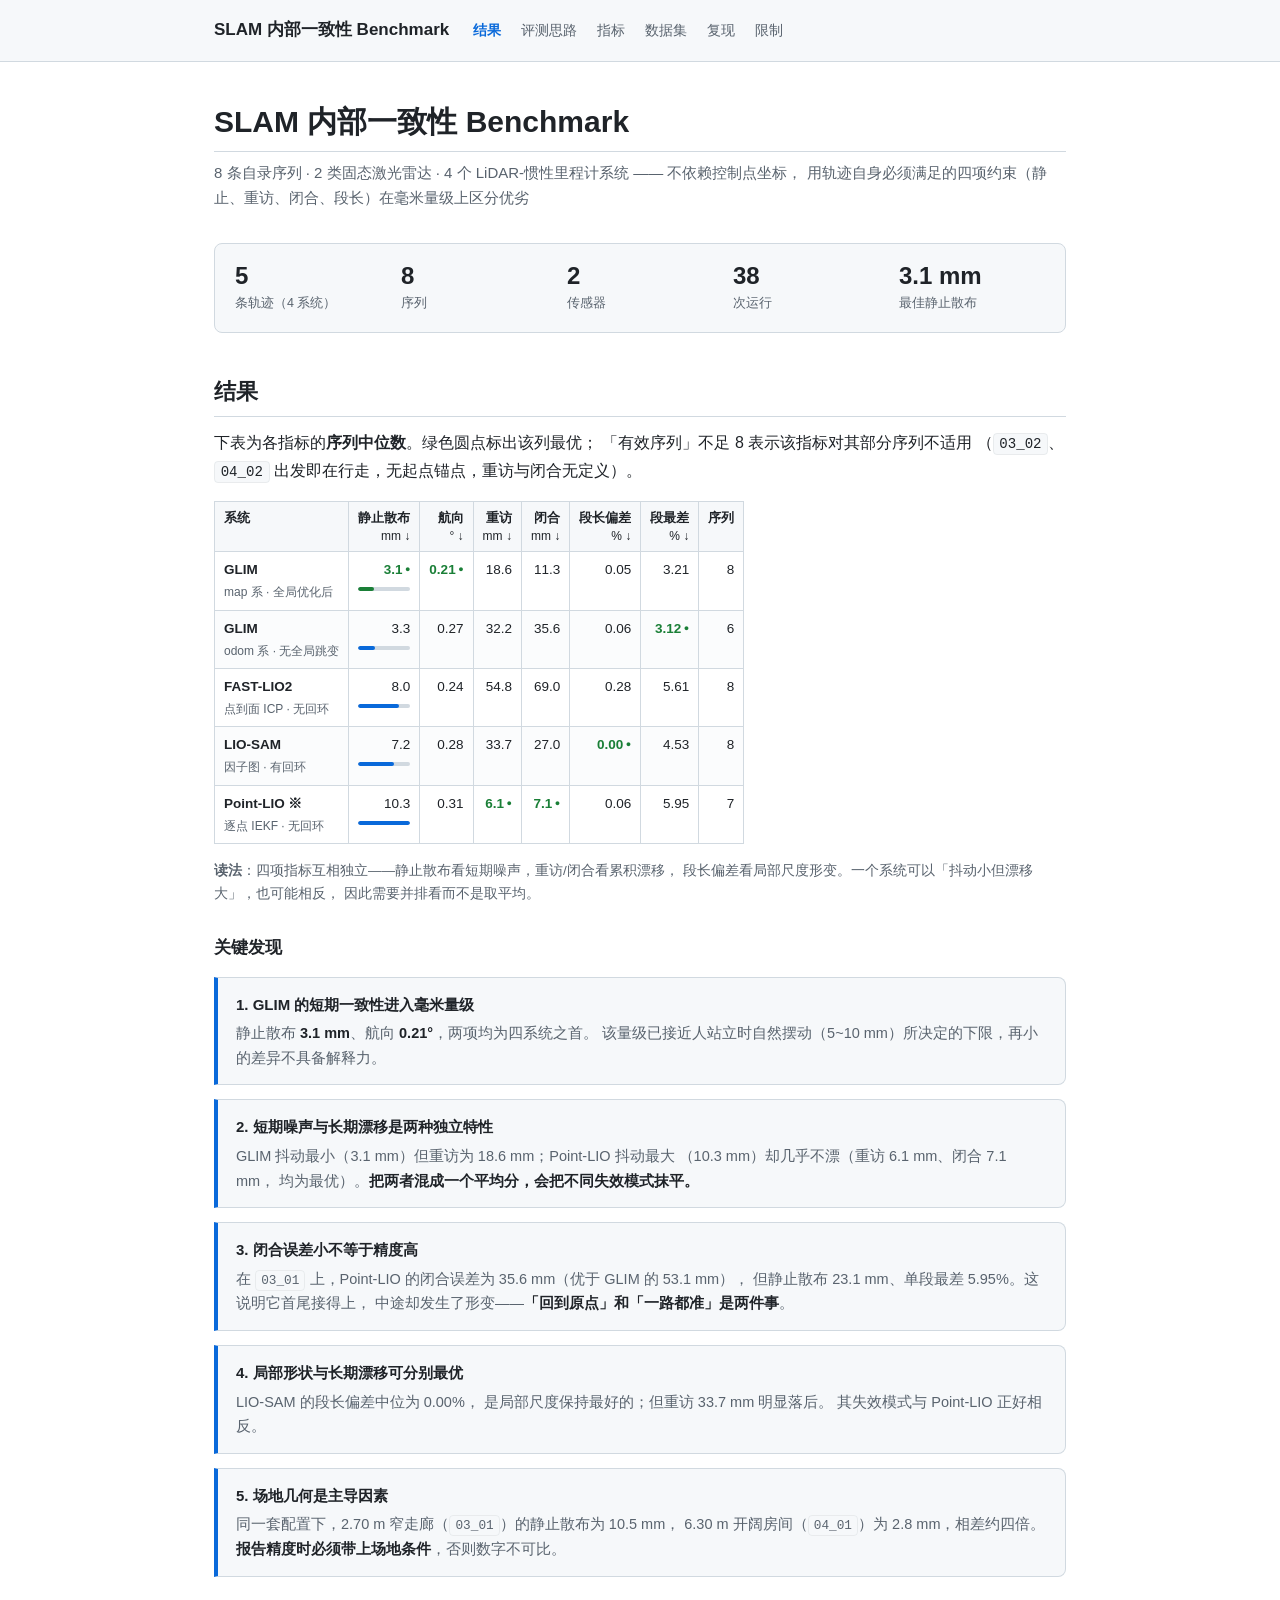
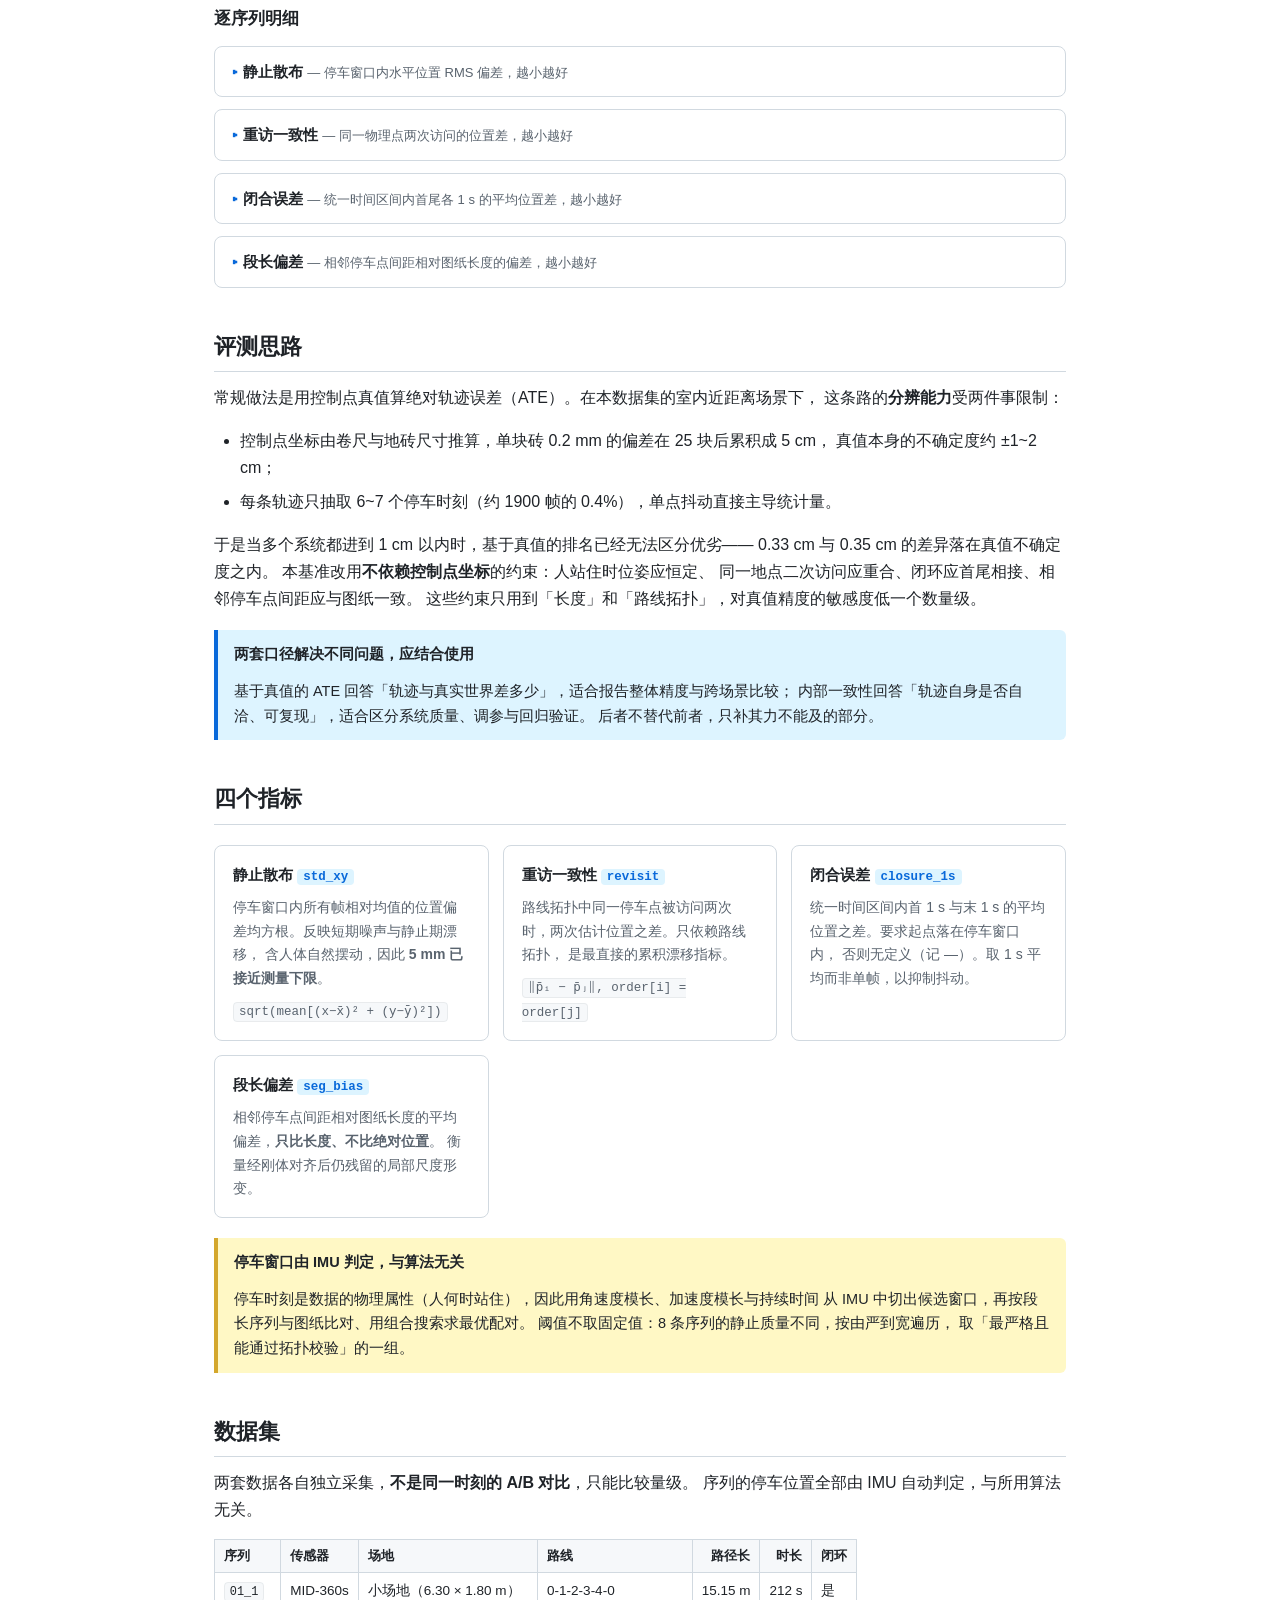
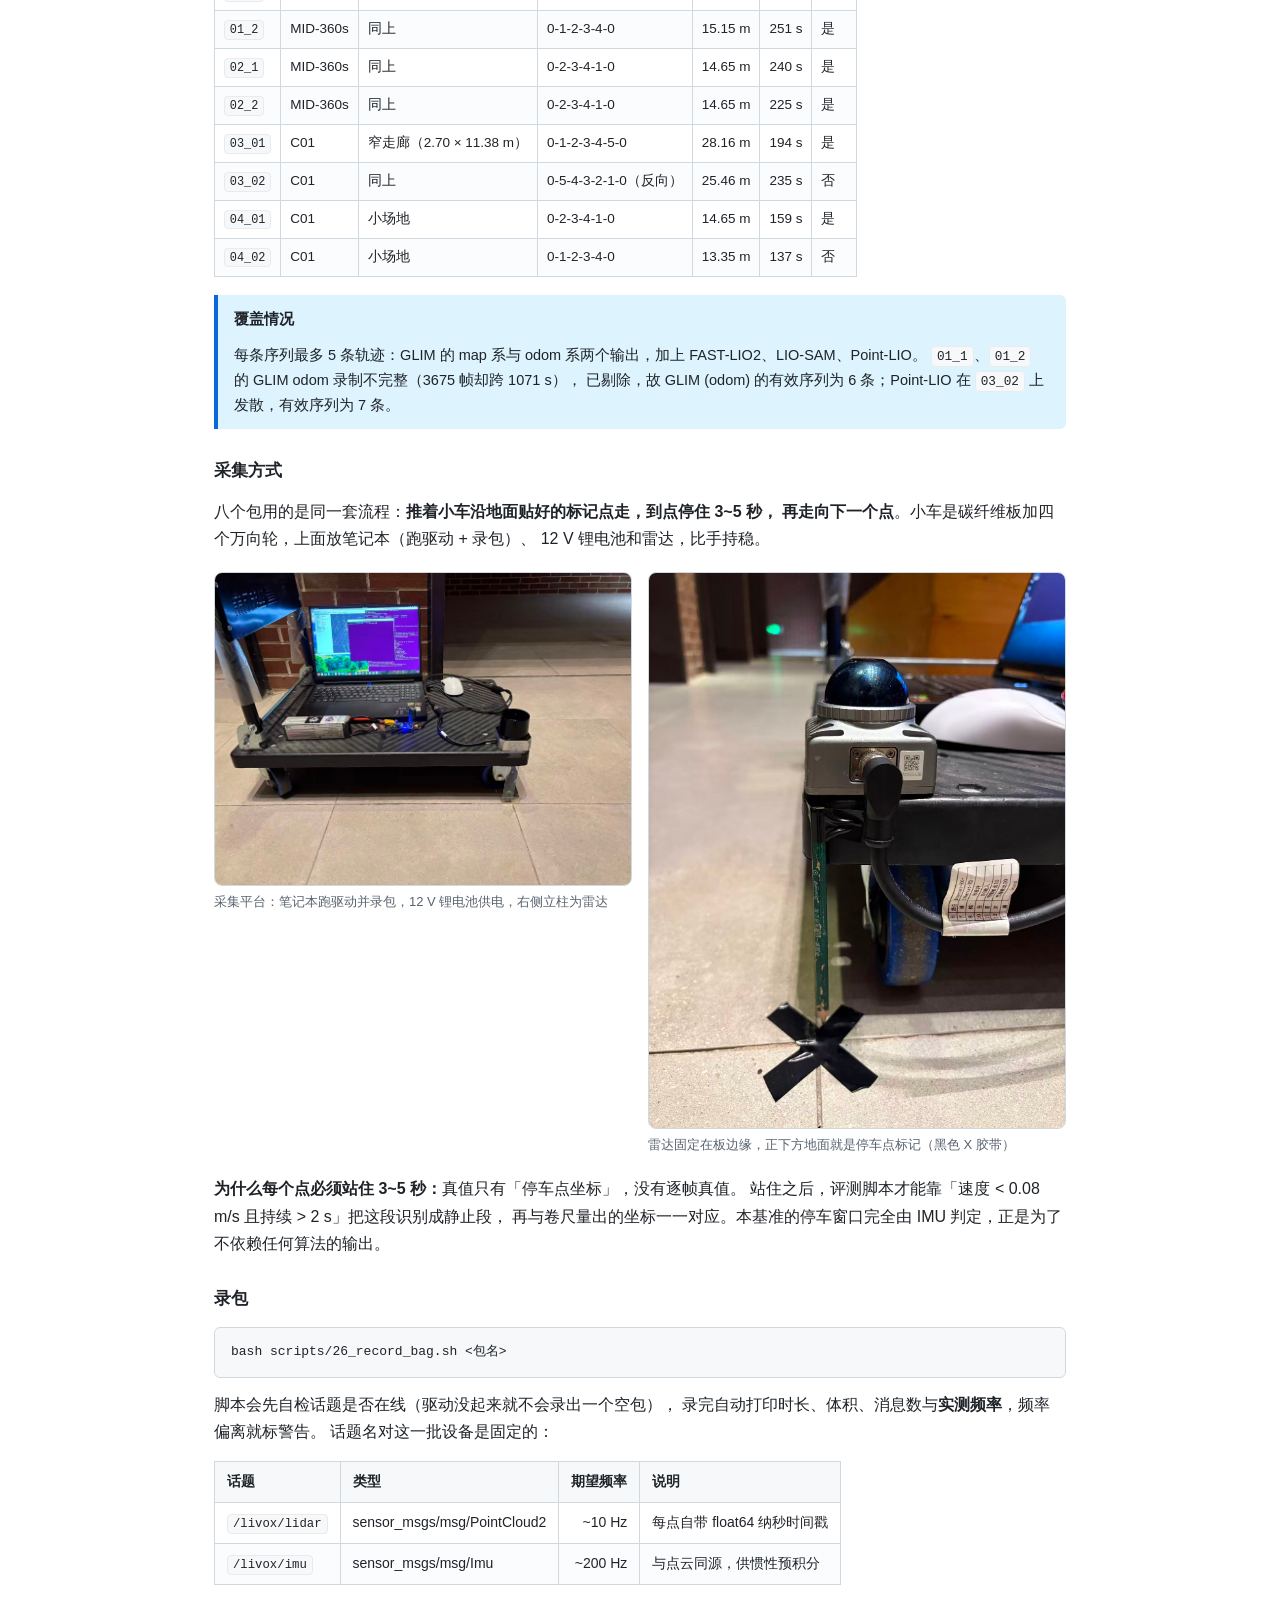
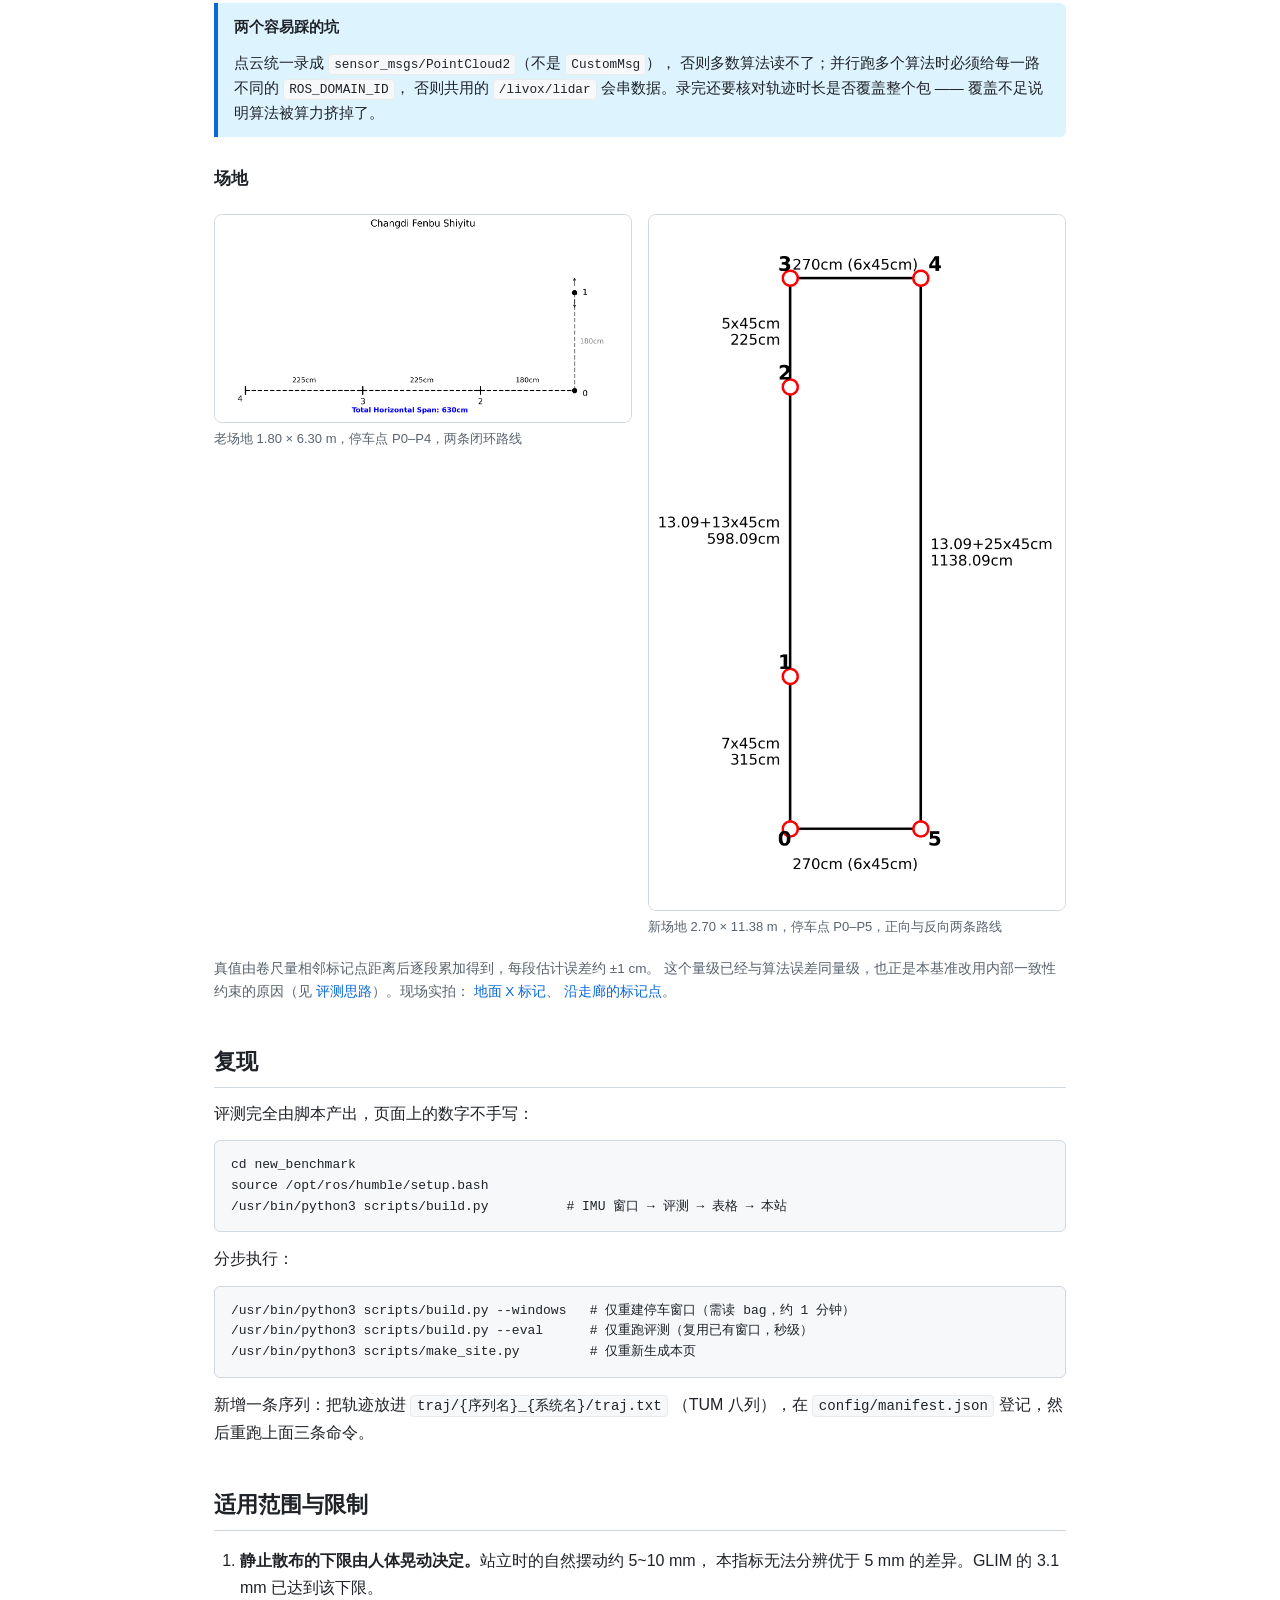
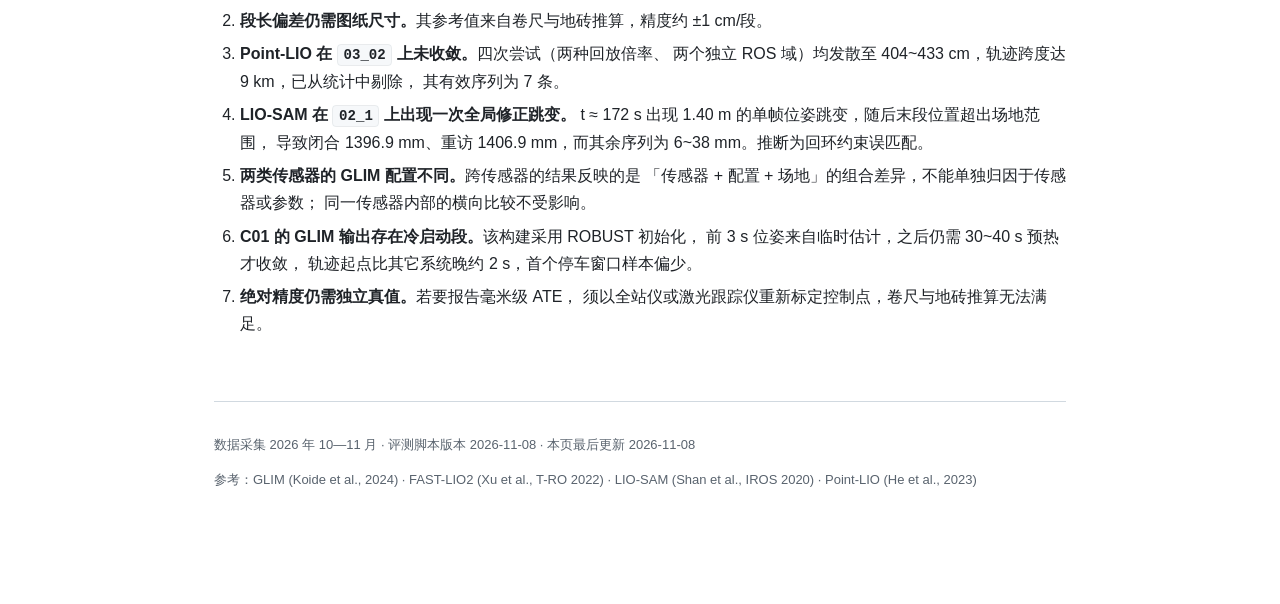
==== commit 449d5d66: "README：新增网站链接" ====
--- a/docs/index.html
+++ b/docs/index.html
@@ -781,7 +781,7 @@
 <footer class="bottom">
   <p>
     数据采集 2026 年 10—11 月 · 评测脚本版本 2026-11-08 ·
-    本页由 <code>scripts/make_site.py</code> 从 <code>eval/</code> 与 <code>tables/</code> 自动生成
+    本页最后更新 2026-11-08
   </p>
   <p>
     参考：GLIM (Koide et al., 2024) · FAST-LIO2 (Xu et al., T-RO 2022) ·
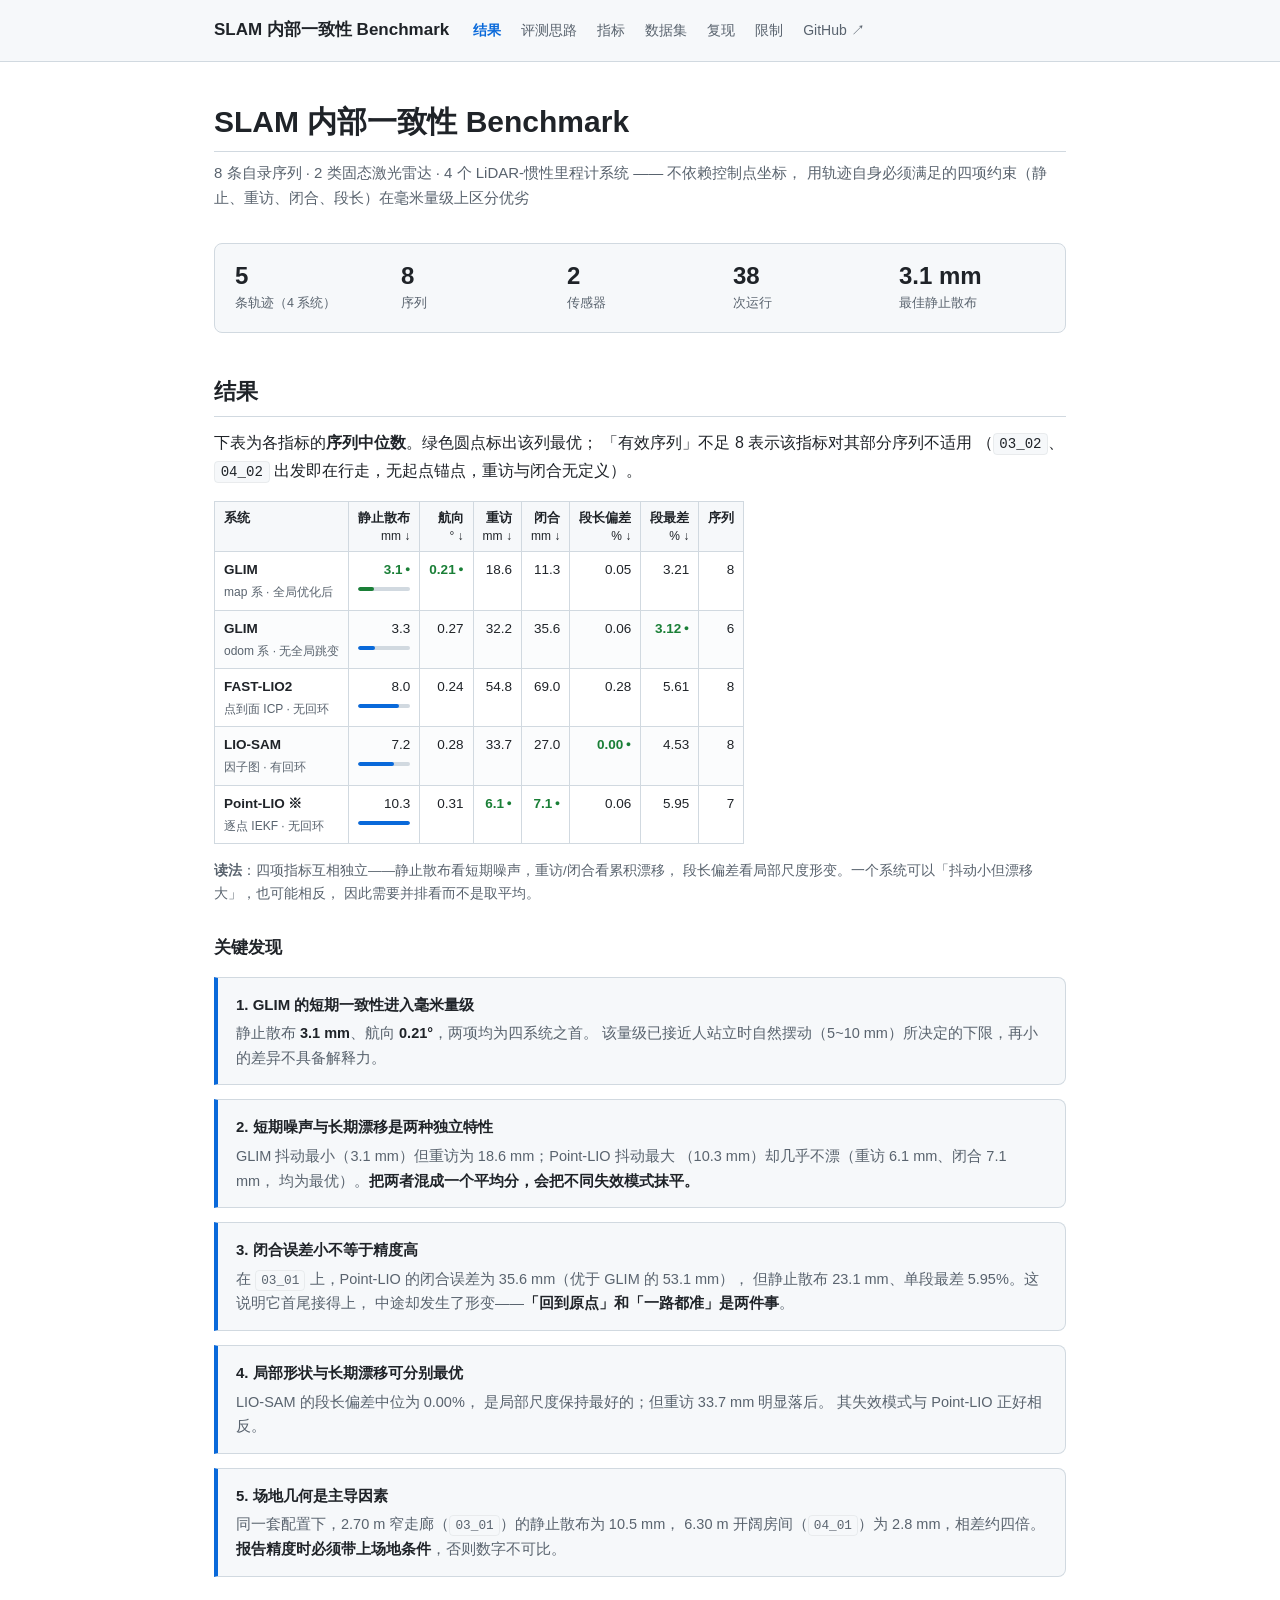
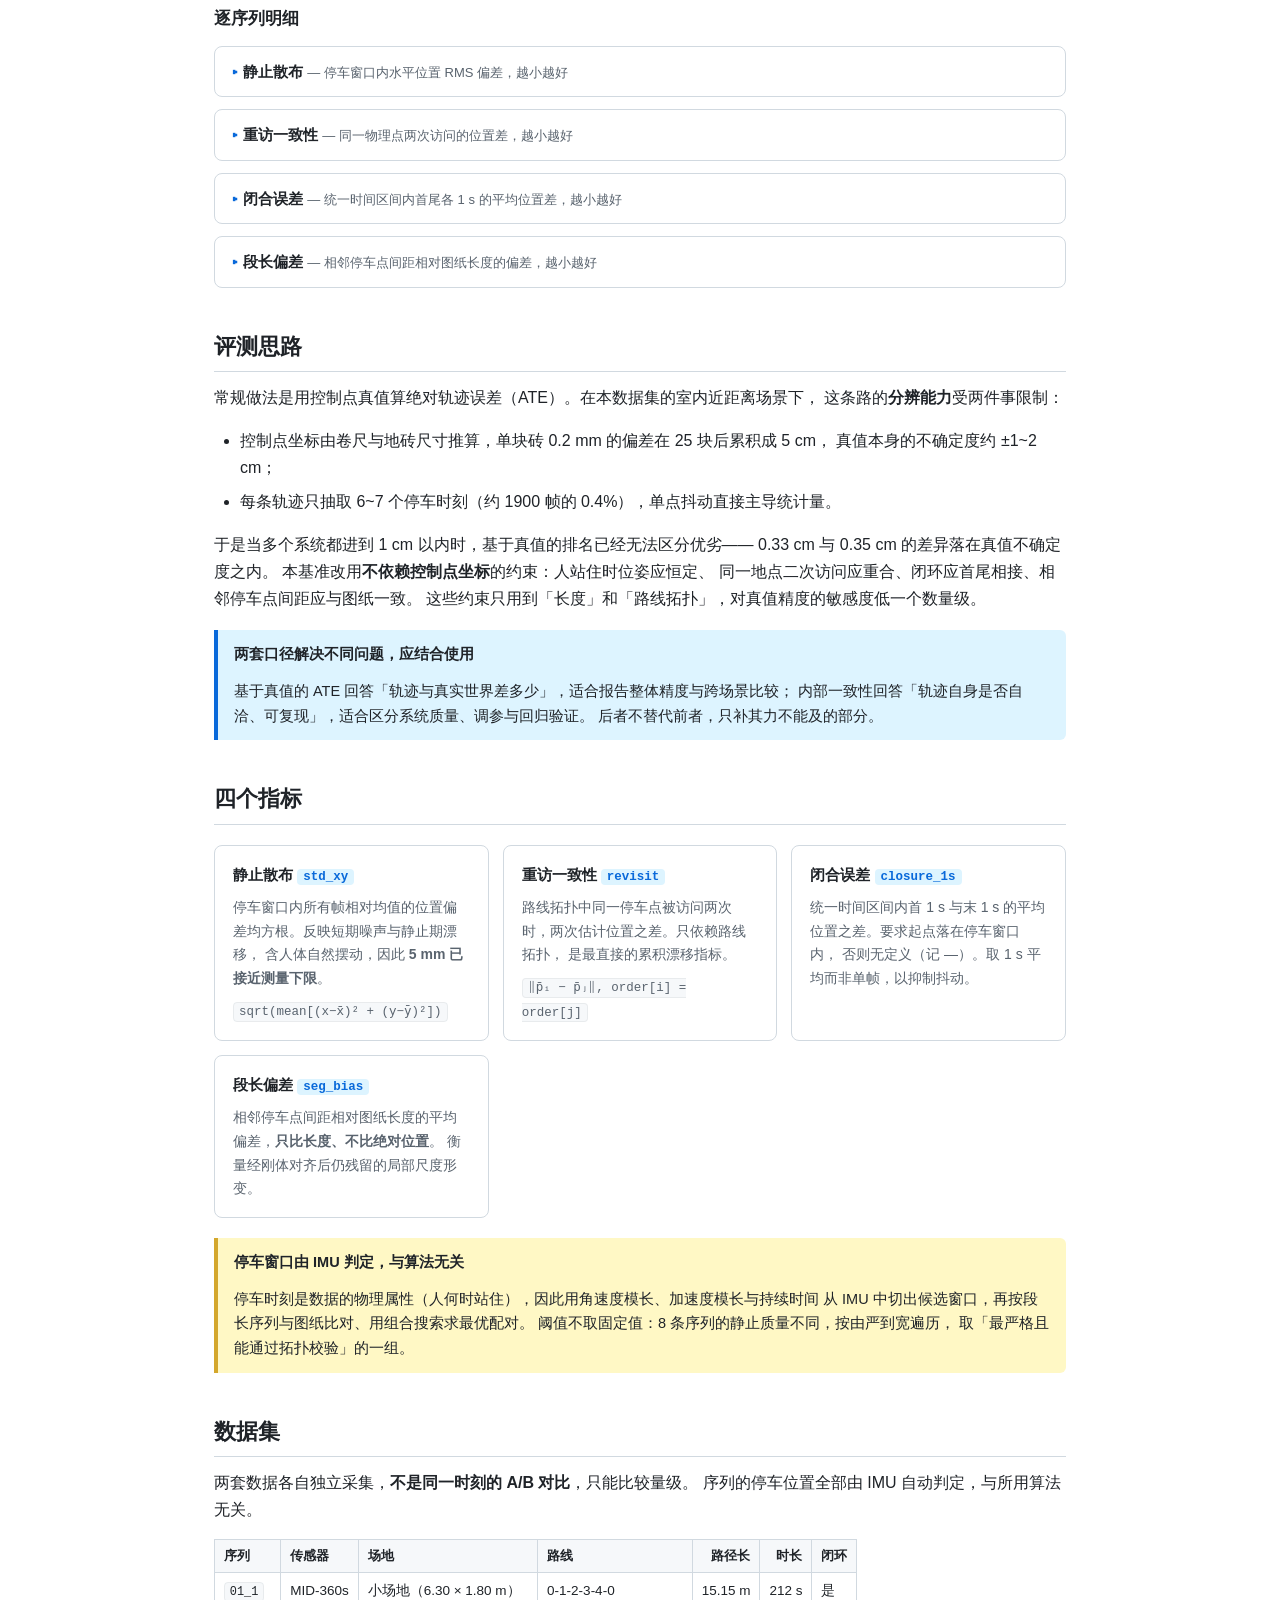
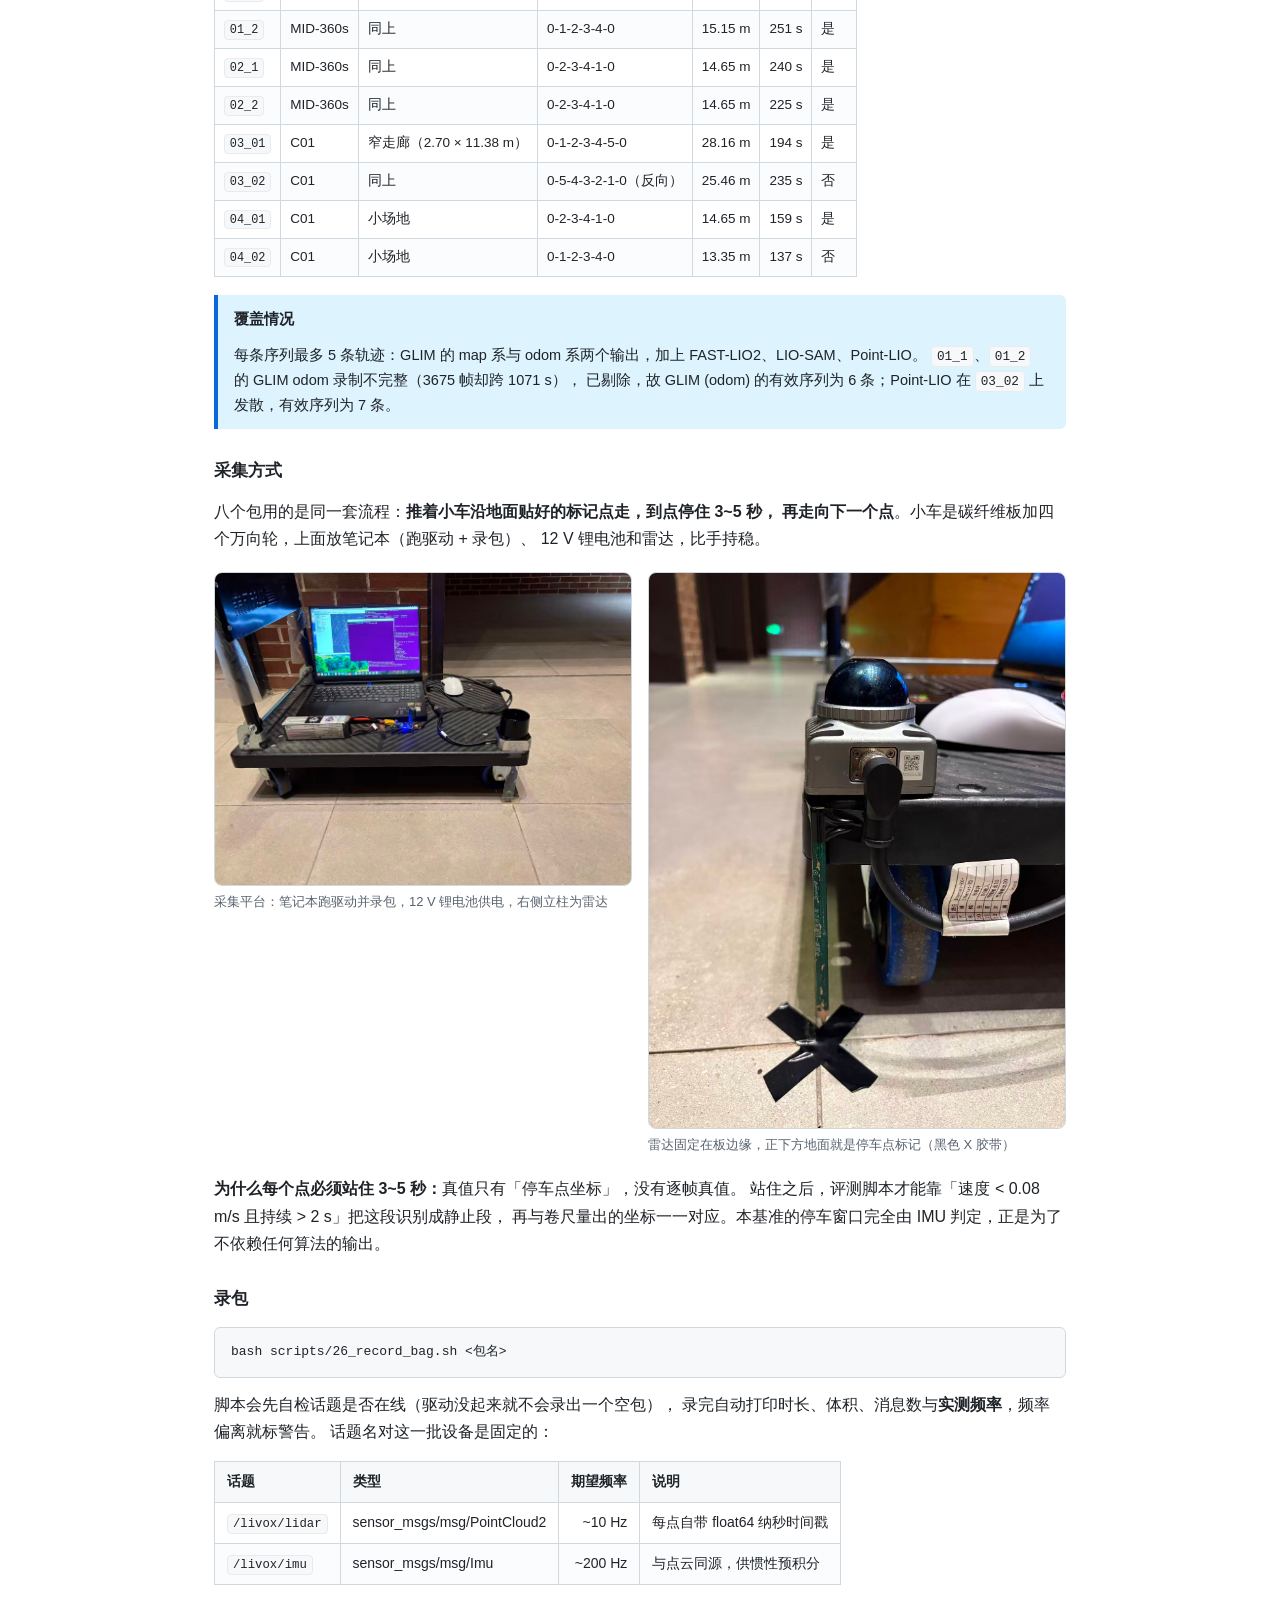
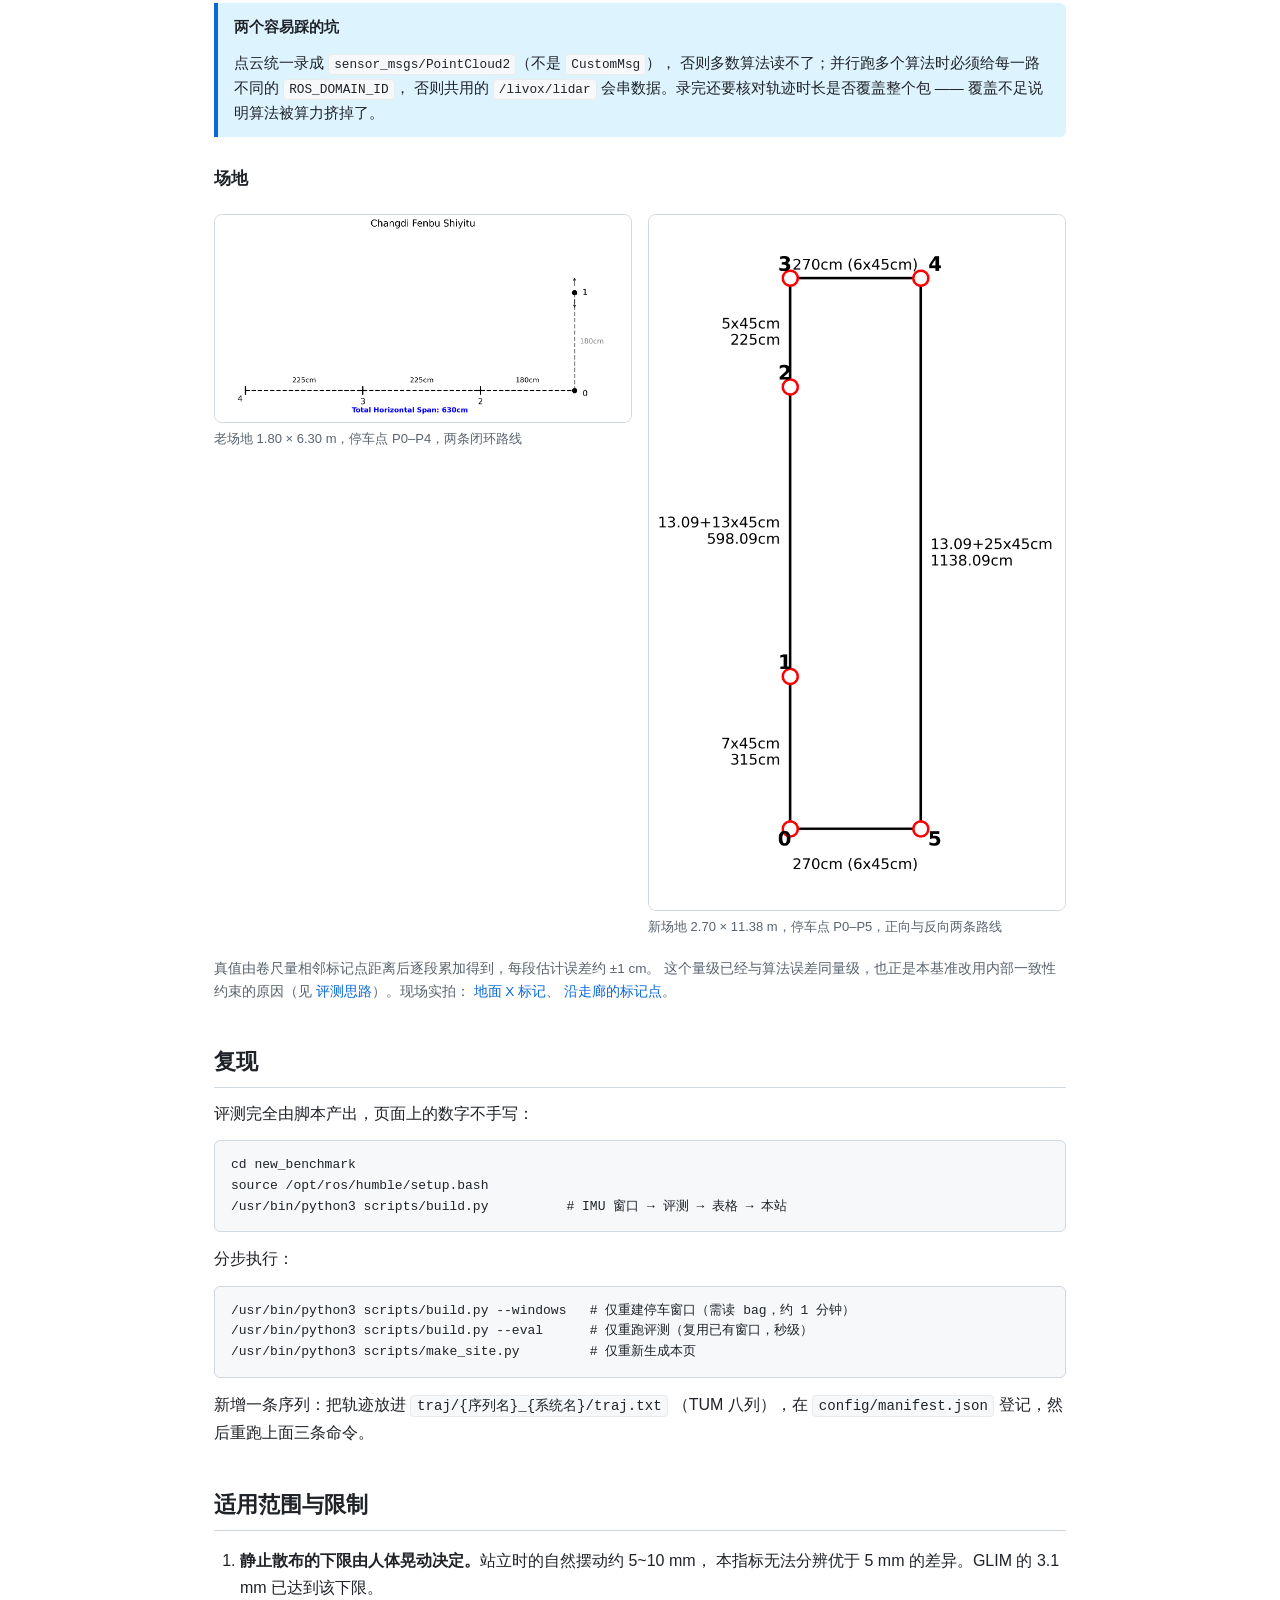
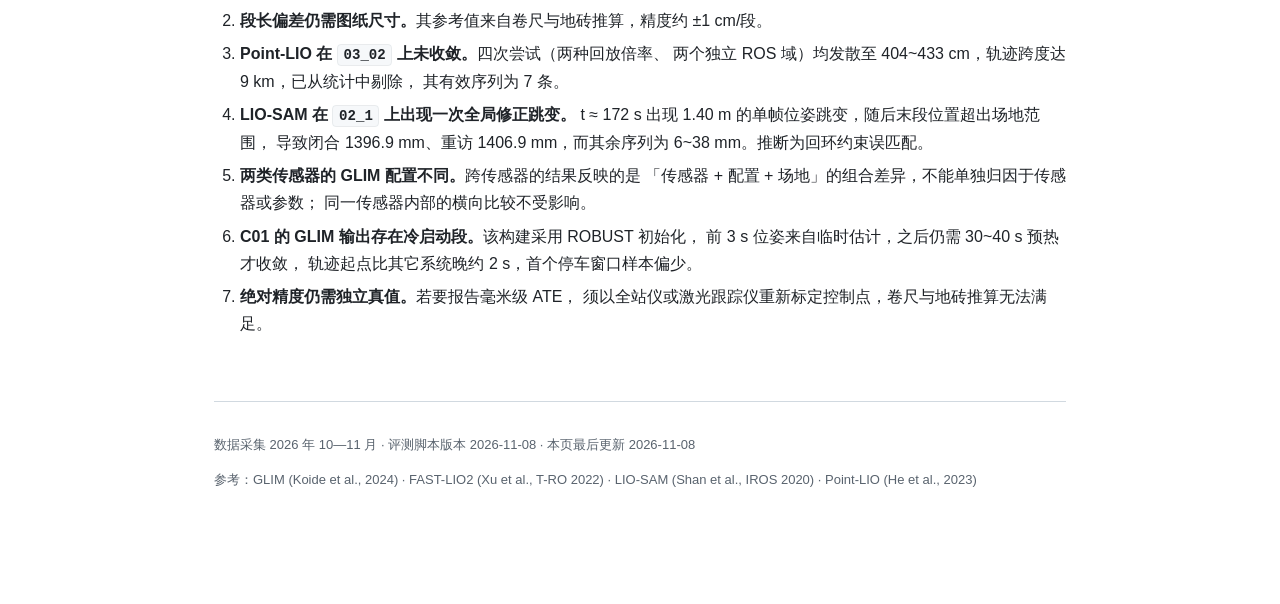
==== commit 47331fc5: "site:新增仓库链接" ====
--- a/docs/index.html
+++ b/docs/index.html
@@ -19,6 +19,7 @@
       <a href="#dataset">数据集</a>
       <a href="#repro">复现</a>
       <a href="#limits">限制</a>
+      <a href="https://github.com/jimaoo0222/slam_benchmark_v02" target="_blank" rel="noopener">GitHub ↗</a>
     </nav>
   </div>
 </header>
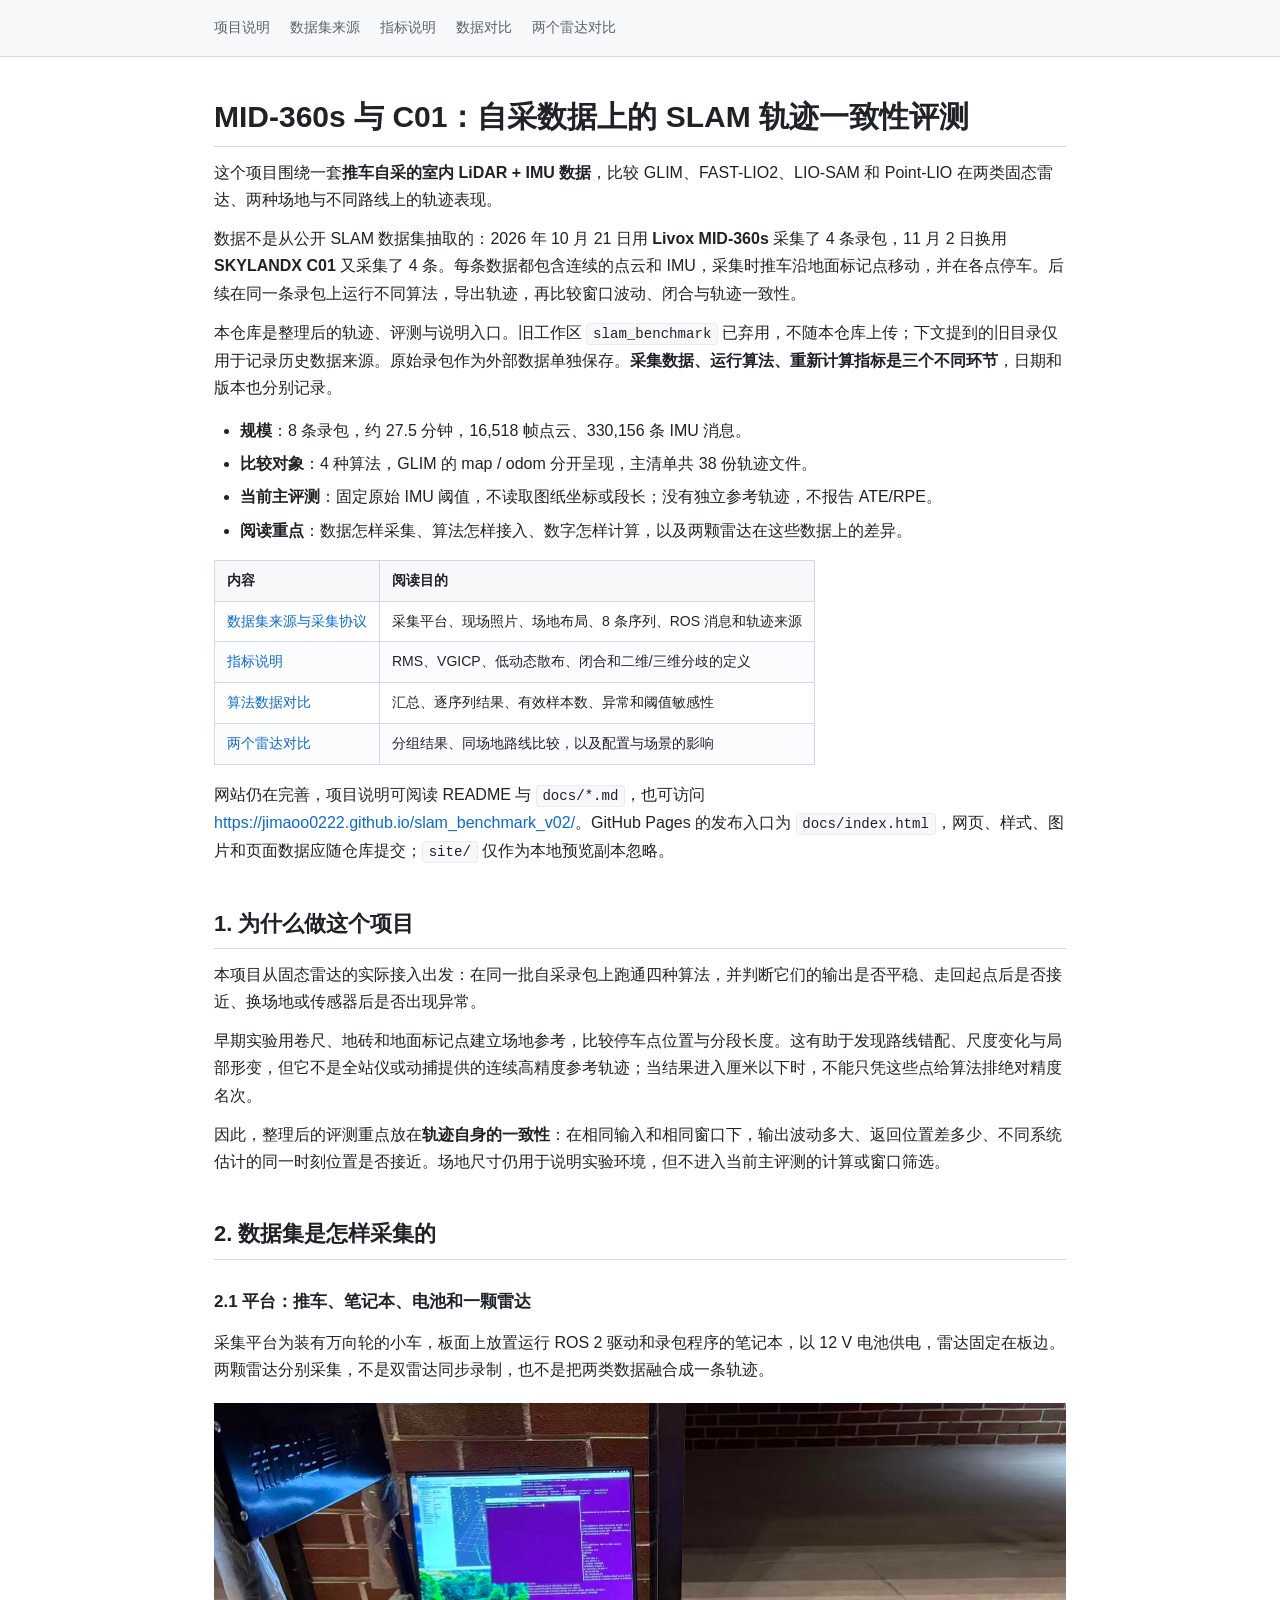
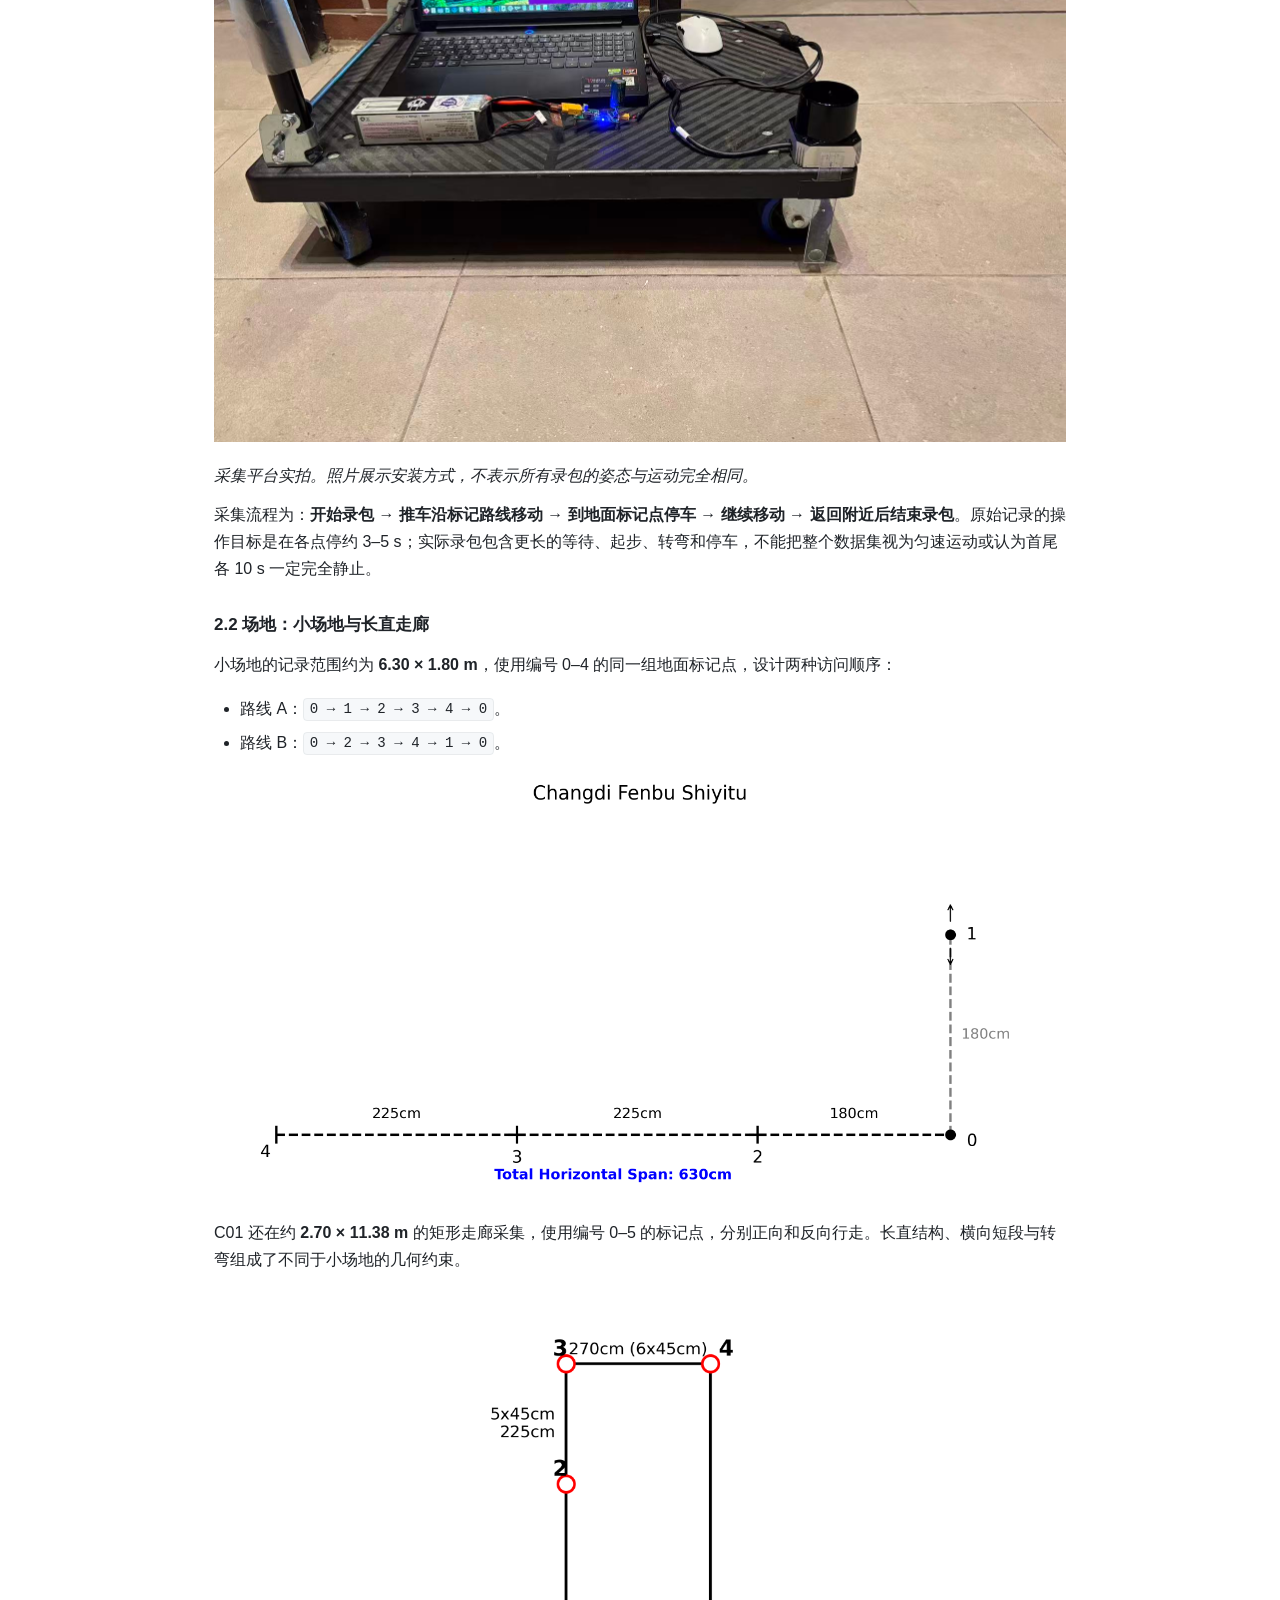
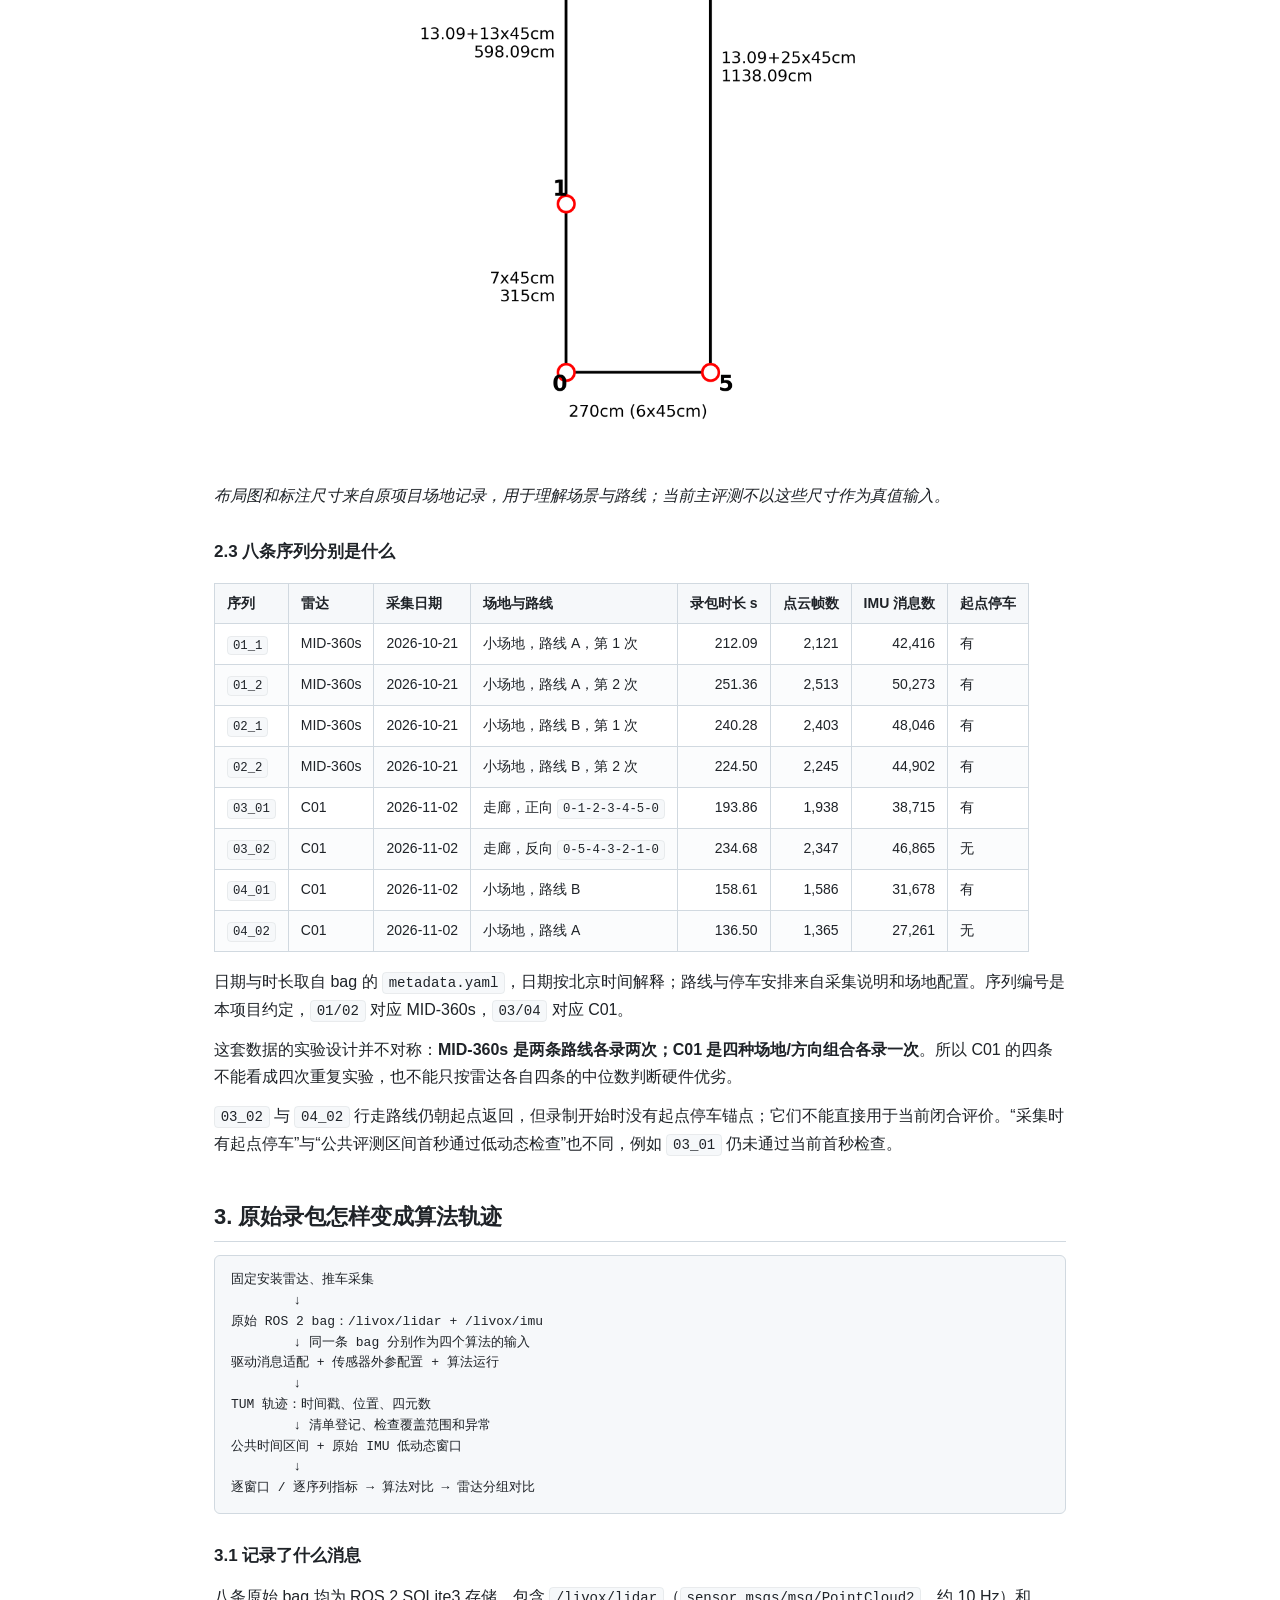
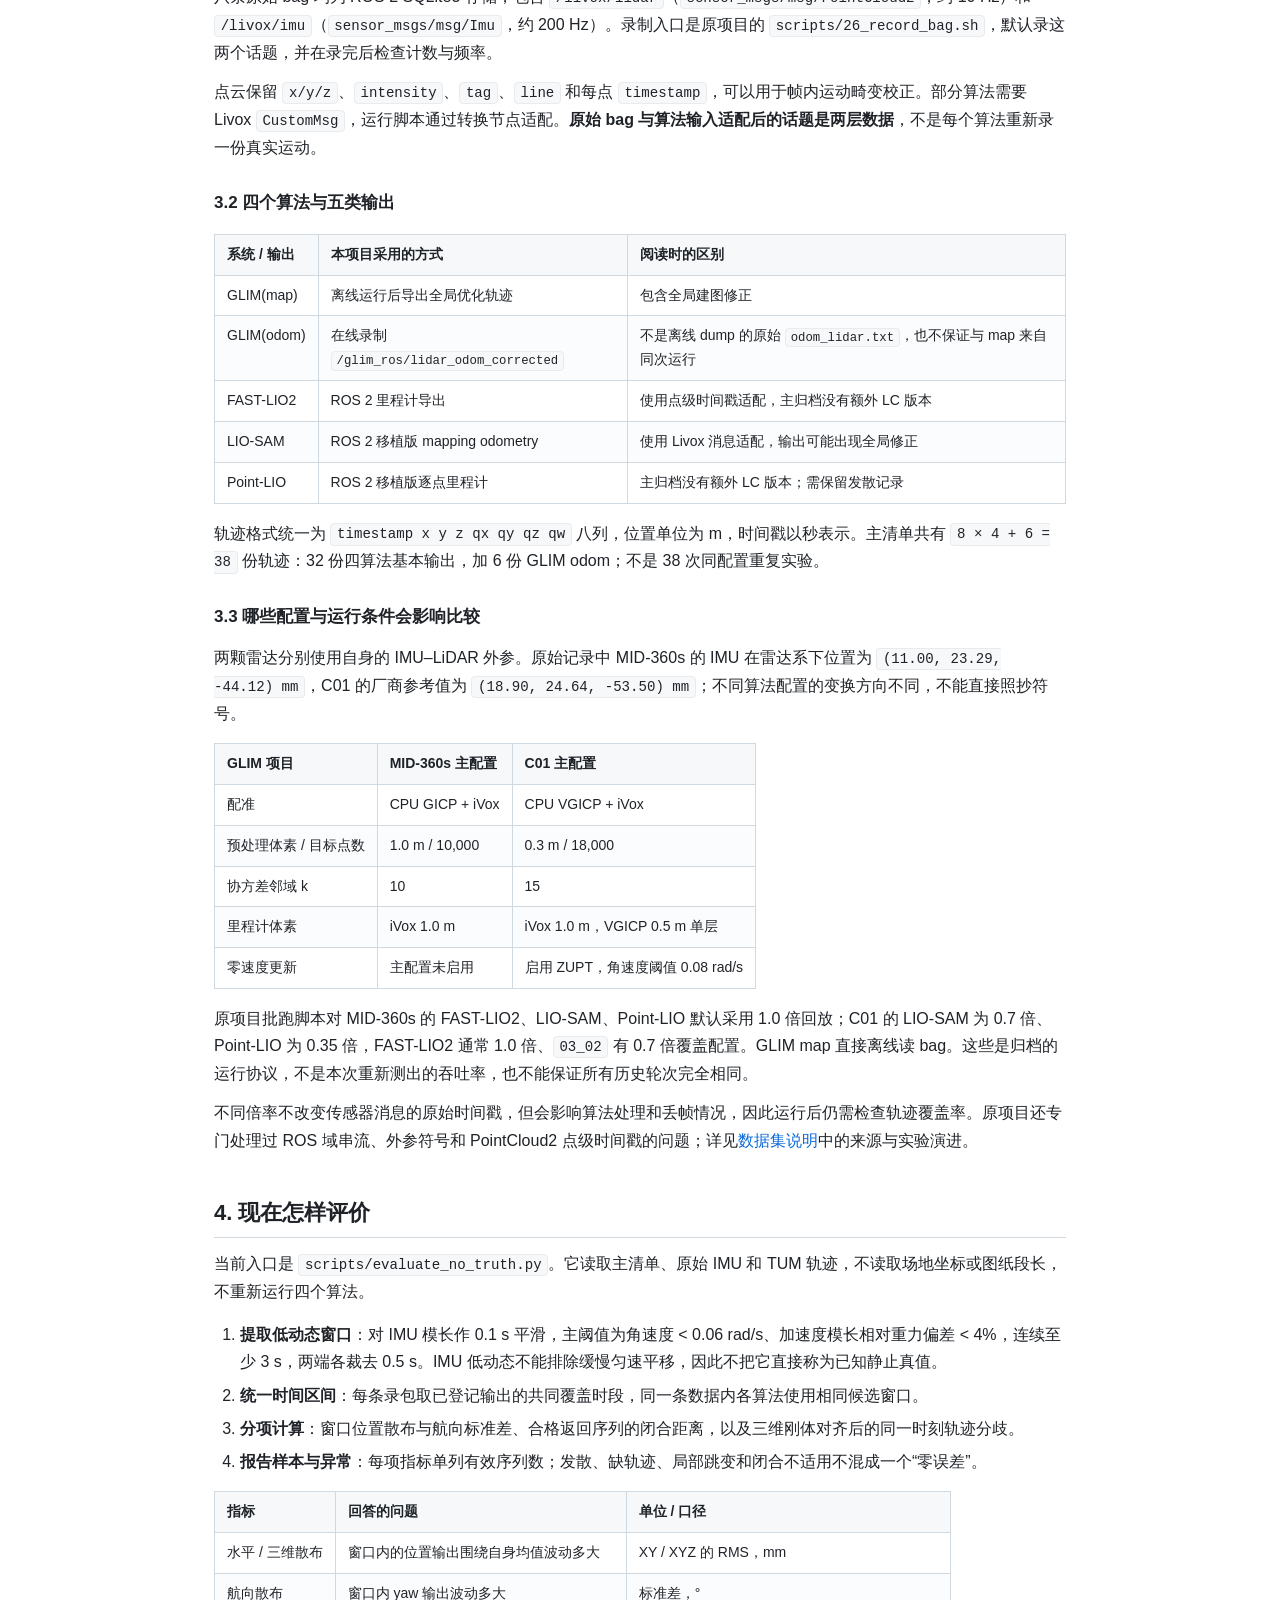
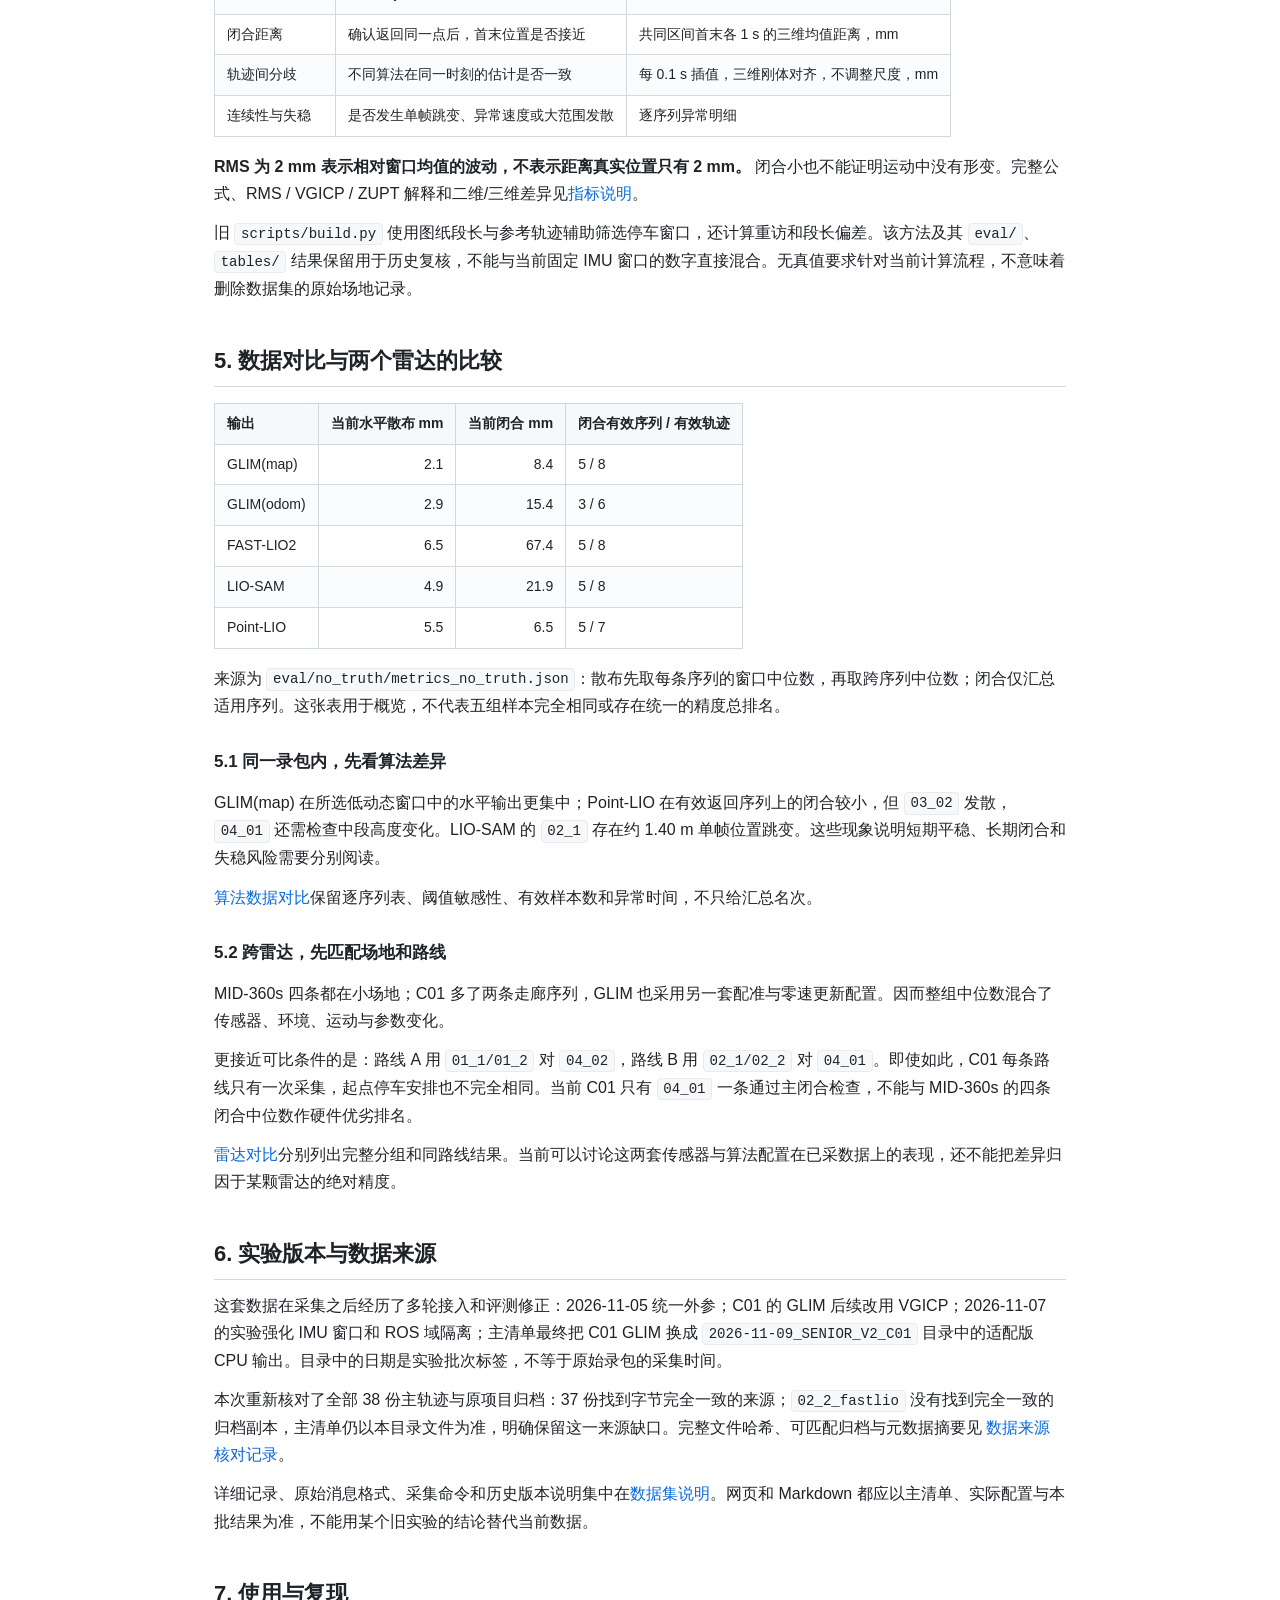
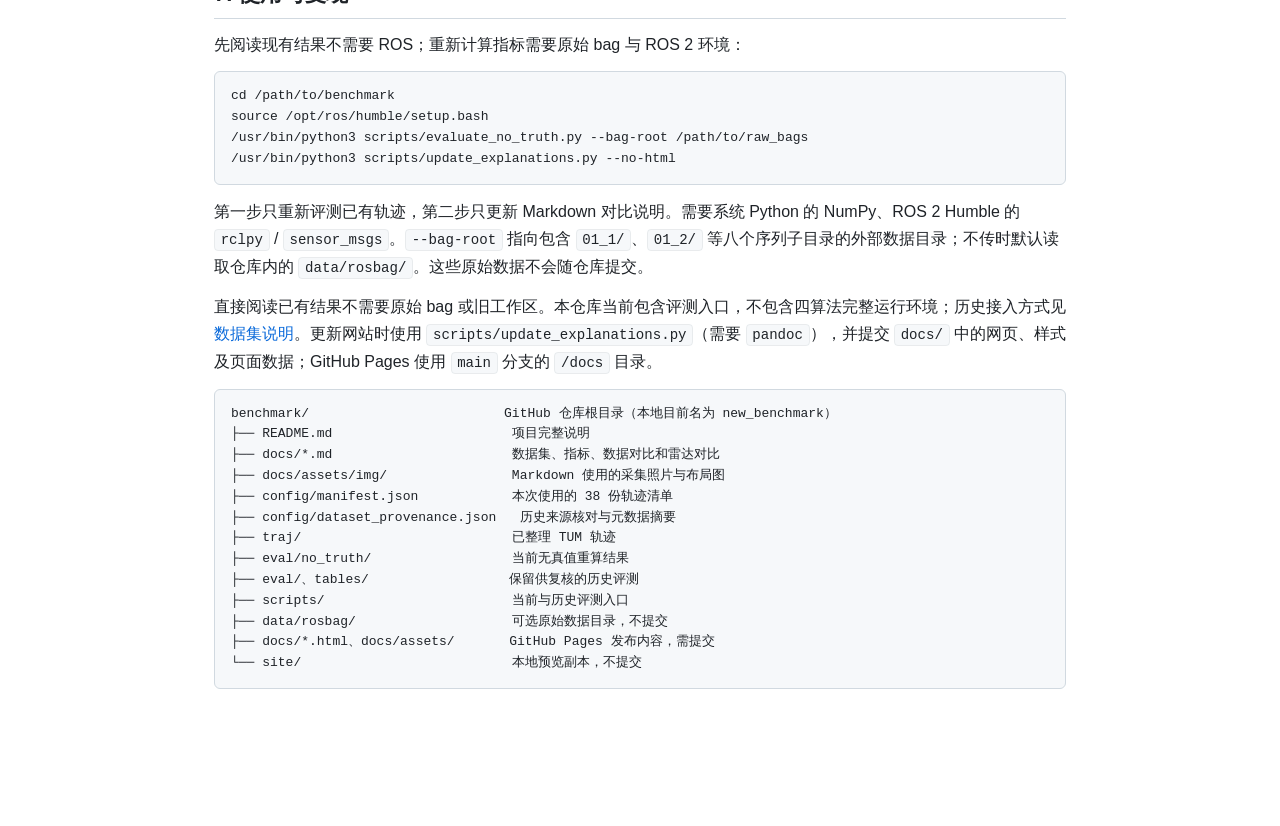
==== commit 7bd82e98: "Restore GitHub Pages documentation and publishing files" ====
--- a/docs/index.html
+++ b/docs/index.html
@@ -1,795 +1,28 @@
 <!DOCTYPE html>
-<html lang="zh-CN">
-<head>
-<meta charset="utf-8">
-<meta name="viewport" content="width=device-width, initial-scale=1">
-<title>SLAM 内部一致性 Benchmark</title>
-<meta name="description" content="不依赖控制点坐标，用静止散布、重访一致性、闭合误差、段长偏差四项自洽约束评测 GLIM / FAST-LIO2 / LIO-SAM / Point-LIO">
-<link rel="stylesheet" href="assets/site.css">
-</head>
-<body>
-
-<header class="top">
-  <div class="wrap">
-    <a class="brand" href="./">SLAM 内部一致性 Benchmark</a>
-    <nav>
-      <a href="#results" class="active">结果</a>
-      <a href="#why">评测思路</a>
-      <a href="#metrics">指标</a>
-      <a href="#dataset">数据集</a>
-      <a href="#repro">复现</a>
-      <a href="#limits">限制</a>
-      <a href="https://github.com/jimaoo0222/slam_benchmark_v02" target="_blank" rel="noopener">GitHub ↗</a>
-    </nav>
-  </div>
-</header>
-
-<div class="wrap">
-
-<h1>SLAM 内部一致性 Benchmark</h1>
-<p class="subtitle">
-8 条自录序列 · 2 类固态激光雷达 · 4 个 LiDAR-惯性里程计系统 —— 不依赖控制点坐标，
-用轨迹自身必须满足的四项约束（静止、重访、闭合、段长）在毫米量级上区分优劣
-</p>
-
-<div class="stats">
-  <div><div class="v">5</div><div class="k">条轨迹（4 系统）</div></div>
-  <div><div class="v">8</div><div class="k">序列</div></div>
-  <div><div class="v">2</div><div class="k">传感器</div></div>
-  <div><div class="v">38</div><div class="k">次运行</div></div>
-  <div><div class="v">3.1 mm</div><div class="k">最佳静止散布</div></div>
-</div>
-
-<h2 id="results">结果</h2>
-
-<p>
-下表为各指标的<strong>序列中位数</strong>。绿色圆点标出该列最优；
-「有效序列」不足 8 表示该指标对其部分序列不适用
-（<code>03_02</code>、<code>04_02</code> 出发即在行走，无起点锚点，重访与闭合无定义）。
-</p>
-
-<table class="board">
-<thead><tr><th>系统</th>
-<th class="num">静止散布<br><span style="font-weight:400;font-size:12px">mm ↓</span></th>
-<th class="num">航向<br><span style="font-weight:400;font-size:12px">° ↓</span></th>
-<th class="num">重访<br><span style="font-weight:400;font-size:12px">mm ↓</span></th>
-<th class="num">闭合<br><span style="font-weight:400;font-size:12px">mm ↓</span></th>
-<th class="num">段长偏差<br><span style="font-weight:400;font-size:12px">% ↓</span></th>
-<th class="num">段最差<br><span style="font-weight:400;font-size:12px">% ↓</span></th>
-<th class="num">序列</th>
-</tr></thead><tbody>
-<tr><td class="alg">GLIM<small>map 系 · 全局优化后</small></td>
-<td class="num"><span class="best">3.1</span><div class="bar bestbar"><i style="width:29.6%"></i></div></td>
-<td class="num"><span class="best">0.21</span></td>
-<td class="num">18.6</td>
-<td class="num">11.3</td>
-<td class="num">0.05</td>
-<td class="num">3.21</td>
-<td class="num">8</td></tr>
-<tr><td class="alg">GLIM<small>odom 系 · 无全局跳变</small></td>
-<td class="num">3.3<div class="bar"><i style="width:31.9%"></i></div></td>
-<td class="num">0.27</td>
-<td class="num">32.2</td>
-<td class="num">35.6</td>
-<td class="num">0.06</td>
-<td class="num"><span class="best">3.12</span></td>
-<td class="num">6</td></tr>
-<tr><td class="alg">FAST-LIO2<small>点到面 ICP · 无回环</small></td>
-<td class="num">8.0<div class="bar"><i style="width:77.7%"></i></div></td>
-<td class="num">0.24</td>
-<td class="num">54.8</td>
-<td class="num">69.0</td>
-<td class="num">0.28</td>
-<td class="num">5.61</td>
-<td class="num">8</td></tr>
-<tr><td class="alg">LIO-SAM<small>因子图 · 有回环</small></td>
-<td class="num">7.2<div class="bar"><i style="width:69.3%"></i></div></td>
-<td class="num">0.28</td>
-<td class="num">33.7</td>
-<td class="num">27.0</td>
-<td class="num"><span class="best">0.00</span></td>
-<td class="num">4.53</td>
-<td class="num">8</td></tr>
-<tr><td class="alg">Point-LIO ※<small>逐点 IEKF · 无回环</small></td>
-<td class="num">10.3<div class="bar"><i style="width:100.0%"></i></div></td>
-<td class="num">0.31</td>
-<td class="num"><span class="best">6.1</span></td>
-<td class="num"><span class="best">7.1</span></td>
-<td class="num">0.06</td>
-<td class="num">5.95</td>
-<td class="num">7</td></tr>
-</tbody></table>
-
-<p style="font-size:13.5px;color:var(--fg-muted)">
-<strong>读法</strong>：四项指标互相独立——静止散布看短期噪声，重访/闭合看累积漂移，
-段长偏差看局部尺度形变。一个系统可以「抖动小但漂移大」，也可能相反，
-因此需要并排看而不是取平均。
-</p>
-
-<h3>关键发现</h3>
-
-<div class="takeaway">
-  <h4>1. GLIM 的短期一致性进入毫米量级</h4>
-  <p>静止散布 <strong>3.1 mm</strong>、航向
-  <strong>0.21°</strong>，两项均为四系统之首。
-  该量级已接近人站立时自然摆动（5~10 mm）所决定的下限，再小的差异不具备解释力。</p>
-</div>
-
-<div class="takeaway">
-  <h4>2. 短期噪声与长期漂移是两种独立特性</h4>
-  <p>GLIM 抖动最小（3.1 mm）但重访为
-  18.6 mm；Point-LIO 抖动最大
-  （10.3 mm）却几乎不漂（重访
-  6.1 mm、闭合 7.1 mm，
-  均为最优）。<strong>把两者混成一个平均分，会把不同失效模式抹平。</strong></p>
-</div>
-
-<div class="takeaway">
-  <h4>3. 闭合误差小不等于精度高</h4>
-  <p>在 <code>03_01</code> 上，Point-LIO 的闭合误差为 35.6 mm（优于 GLIM 的 53.1 mm），
-  但静止散布 23.1 mm、单段最差 5.95%。这说明它首尾接得上，
-  中途却发生了形变——<strong>「回到原点」和「一路都准」是两件事</strong>。</p>
-</div>
-
-<div class="takeaway">
-  <h4>4. 局部形状与长期漂移可分别最优</h4>
-  <p>LIO-SAM 的段长偏差中位为 0.00%，
-  是局部尺度保持最好的；但重访 33.7 mm 明显落后。
-  其失效模式与 Point-LIO 正好相反。</p>
-</div>
-
-<div class="takeaway">
-  <h4>5. 场地几何是主导因素</h4>
-  <p>同一套配置下，2.70 m 窄走廊（<code>03_01</code>）的静止散布为 10.5 mm，
-  6.30 m 开阔房间（<code>04_01</code>）为 2.8 mm，相差约四倍。
-  <strong>报告精度时必须带上场地条件</strong>，否则数字不可比。</p>
-</div>
-
-<h3>逐序列明细</h3>
-
-<details>
-<summary>静止散布 <small>— 停车窗口内水平位置 RMS 偏差，越小越好</small></summary>
-<table class="board">
-<thead><tr>
-<th class="tight">序列</th>
-<th class="tight">传感器</th>
-<th class="num">GLIM(odom)</th>
-<th class="num">GLIM(map)</th>
-<th class="num">FAST-LIO2</th>
-<th class="num">LIO-SAM</th>
-<th class="num">Point-LIO</th>
-</tr></thead><tbody>
-<tr>
-<td class="tight"><code>01_1</code></td>
-<td class="tight">MID-360s</td>
-<td class="num"><span class="na">—</span></td>
-<td class="num">3.2</td>
-<td class="num">6.6</td>
-<td class="num">3.7</td>
-<td class="num">7.3</td>
-</tr>
-<tr>
-<td class="tight"><code>01_2</code></td>
-<td class="tight">MID-360s</td>
-<td class="num"><span class="na">—</span></td>
-<td class="num">7.6</td>
-<td class="num">11.5</td>
-<td class="num">8.1</td>
-<td class="num">10.3</td>
-</tr>
-<tr>
-<td class="tight"><code>02_1</code></td>
-<td class="tight">MID-360s</td>
-<td class="num">2.0</td>
-<td class="num">1.3</td>
-<td class="num">5.3</td>
-<td class="num">3.5</td>
-<td class="num">6.0</td>
-</tr>
-<tr>
-<td class="tight"><code>02_2</code></td>
-<td class="tight">MID-360s</td>
-<td class="num">2.1</td>
-<td class="num">1.8</td>
-<td class="num">6.4</td>
-<td class="num">3.1</td>
-<td class="num">5.3</td>
-</tr>
-<tr>
-<td class="tight"><code>03_01</code></td>
-<td class="tight">C01</td>
-<td class="num">5.4</td>
-<td class="num">10.5</td>
-<td class="num">20.6</td>
-<td class="num">12.6</td>
-<td class="num">23.1</td>
-</tr>
-<tr>
-<td class="tight"><code>03_02</code></td>
-<td class="tight">C01</td>
-<td class="num">7.2</td>
-<td class="num">5.1</td>
-<td class="num">12.8</td>
-<td class="num">8.3</td>
-<td class="num"><span class="bad">发散</span></td>
-</tr>
-<tr>
-<td class="tight"><code>04_01</code></td>
-<td class="tight">C01</td>
-<td class="num">3.4</td>
-<td class="num">2.8</td>
-<td class="num">7.6</td>
-<td class="num">7.3</td>
-<td class="num">16.8</td>
-</tr>
-<tr>
-<td class="tight"><code>04_02</code></td>
-<td class="tight">C01</td>
-<td class="num">3.2</td>
-<td class="num">2.9</td>
-<td class="num">8.4</td>
-<td class="num">7.0</td>
-<td class="num">18.5</td>
-</tr>
-</tbody></table>
-</details>
-<details>
-<summary>重访一致性 <small>— 同一物理点两次访问的位置差，越小越好</small></summary>
-<table class="board">
-<thead><tr>
-<th class="tight">序列</th>
-<th class="tight">传感器</th>
-<th class="num">GLIM(odom)</th>
-<th class="num">GLIM(map)</th>
-<th class="num">FAST-LIO2</th>
-<th class="num">LIO-SAM</th>
-<th class="num">Point-LIO</th>
-</tr></thead><tbody>
-<tr>
-<td class="tight"><code>01_1</code></td>
-<td class="tight">MID-360s</td>
-<td class="num"><span class="na">—</span></td>
-<td class="num">26.9</td>
-<td class="num">52.9</td>
-<td class="num">23.9</td>
-<td class="num">24.5</td>
-</tr>
-<tr>
-<td class="tight"><code>01_2</code></td>
-<td class="tight">MID-360s</td>
-<td class="num"><span class="na">—</span></td>
-<td class="num">37.4</td>
-<td class="num">52.0</td>
-<td class="num">38.0</td>
-<td class="num">32.4</td>
-</tr>
-<tr>
-<td class="tight"><code>02_1</code></td>
-<td class="tight">MID-360s</td>
-<td class="num">7.6</td>
-<td class="num">10.2</td>
-<td class="num">56.8</td>
-<td class="num">1406.9</td>
-<td class="num">4.6</td>
-</tr>
-<tr>
-<td class="tight"><code>02_2</code></td>
-<td class="tight">MID-360s</td>
-<td class="num">2.3</td>
-<td class="num">5.5</td>
-<td class="num">57.4</td>
-<td class="num">23.5</td>
-<td class="num">4.4</td>
-</tr>
-<tr>
-<td class="tight"><code>03_01</code></td>
-<td class="tight">C01</td>
-<td class="num">94.2</td>
-<td class="num">42.1</td>
-<td class="num">74.1</td>
-<td class="num">39.5</td>
-<td class="num">6.3</td>
-</tr>
-<tr>
-<td class="tight"><code>03_02</code></td>
-<td class="tight">C01</td>
-<td class="num"><span class="na">—</span></td>
-<td class="num"><span class="na">—</span></td>
-<td class="num"><span class="na">—</span></td>
-<td class="num"><span class="na">—</span></td>
-<td class="num"><span class="na">—</span></td>
-</tr>
-<tr>
-<td class="tight"><code>04_01</code></td>
-<td class="tight">C01</td>
-<td class="num">56.9</td>
-<td class="num">8.3</td>
-<td class="num">52.6</td>
-<td class="num">29.5</td>
-<td class="num">6.0</td>
-</tr>
-<tr>
-<td class="tight"><code>04_02</code></td>
-<td class="tight">C01</td>
-<td class="num"><span class="na">—</span></td>
-<td class="num"><span class="na">—</span></td>
-<td class="num"><span class="na">—</span></td>
-<td class="num"><span class="na">—</span></td>
-<td class="num"><span class="na">—</span></td>
-</tr>
-</tbody></table>
-</details>
-<details>
-<summary>闭合误差 <small>— 统一时间区间内首尾各 1 s 的平均位置差，越小越好</small></summary>
-<table class="board">
-<thead><tr>
-<th class="tight">序列</th>
-<th class="tight">传感器</th>
-<th class="num">GLIM(odom)</th>
-<th class="num">GLIM(map)</th>
-<th class="num">FAST-LIO2</th>
-<th class="num">LIO-SAM</th>
-<th class="num">Point-LIO</th>
-</tr></thead><tbody>
-<tr>
-<td class="tight"><code>01_1</code></td>
-<td class="tight">MID-360s</td>
-<td class="num"><span class="na">—</span></td>
-<td class="num">14.8</td>
-<td class="num">72.6</td>
-<td class="num">11.9</td>
-<td class="num">7.6</td>
-</tr>
-<tr>
-<td class="tight"><code>01_2</code></td>
-<td class="tight">MID-360s</td>
-<td class="num"><span class="na">—</span></td>
-<td class="num">4.3</td>
-<td class="num">70.5</td>
-<td class="num">3.2</td>
-<td class="num">5.2</td>
-</tr>
-<tr>
-<td class="tight"><code>02_1</code></td>
-<td class="tight">MID-360s</td>
-<td class="num">15.4</td>
-<td class="num">13.7</td>
-<td class="num">64.9</td>
-<td class="num">1396.9</td>
-<td class="num">2.0</td>
-</tr>
-<tr>
-<td class="tight"><code>02_2</code></td>
-<td class="tight">MID-360s</td>
-<td class="num">7.2</td>
-<td class="num">8.9</td>
-<td class="num">67.4</td>
-<td class="num">22.1</td>
-<td class="num">6.5</td>
-</tr>
-<tr>
-<td class="tight"><code>03_01</code></td>
-<td class="tight">C01</td>
-<td class="num">86.8</td>
-<td class="num">53.1</td>
-<td class="num">84.7</td>
-<td class="num">31.8</td>
-<td class="num">35.6</td>
-</tr>
-<tr>
-<td class="tight"><code>03_02</code></td>
-<td class="tight">C01</td>
-<td class="num"><span class="na">—</span></td>
-<td class="num"><span class="na">—</span></td>
-<td class="num"><span class="na">—</span></td>
-<td class="num"><span class="na">—</span></td>
-<td class="num"><span class="na">—</span></td>
-</tr>
-<tr>
-<td class="tight"><code>04_01</code></td>
-<td class="tight">C01</td>
-<td class="num">55.7</td>
-<td class="num">8.1</td>
-<td class="num">46.0</td>
-<td class="num">36.8</td>
-<td class="num">22.2</td>
-</tr>
-<tr>
-<td class="tight"><code>04_02</code></td>
-<td class="tight">C01</td>
-<td class="num"><span class="na">—</span></td>
-<td class="num"><span class="na">—</span></td>
-<td class="num"><span class="na">—</span></td>
-<td class="num"><span class="na">—</span></td>
-<td class="num"><span class="na">—</span></td>
-</tr>
-</tbody></table>
-</details>
-<details>
-<summary>段长偏差 <small>— 相邻停车点间距相对图纸长度的偏差，越小越好</small></summary>
-<table class="board">
-<thead><tr>
-<th class="tight">序列</th>
-<th class="tight">传感器</th>
-<th class="num">GLIM(odom)</th>
-<th class="num">GLIM(map)</th>
-<th class="num">FAST-LIO2</th>
-<th class="num">LIO-SAM</th>
-<th class="num">Point-LIO</th>
-</tr></thead><tbody>
-<tr>
-<td class="tight"><code>01_1</code></td>
-<td class="tight">MID-360s</td>
-<td class="num"><span class="na">—</span></td>
-<td class="num">−0.17</td>
-<td class="num">0.09</td>
-<td class="num">−0.15</td>
-<td class="num">0.03</td>
-</tr>
-<tr>
-<td class="tight"><code>01_2</code></td>
-<td class="tight">MID-360s</td>
-<td class="num"><span class="na">—</span></td>
-<td class="num">−0.34</td>
-<td class="num">0.00</td>
-<td class="num">−0.29</td>
-<td class="num">−0.17</td>
-</tr>
-<tr>
-<td class="tight"><code>02_1</code></td>
-<td class="tight">MID-360s</td>
-<td class="num">0.02</td>
-<td class="num">0.01</td>
-<td class="num">0.34</td>
-<td class="num">−0.92</td>
-<td class="num">0.17</td>
-</tr>
-<tr>
-<td class="tight"><code>02_2</code></td>
-<td class="tight">MID-360s</td>
-<td class="num">0.09</td>
-<td class="num">0.10</td>
-<td class="num">0.22</td>
-<td class="num">0.37</td>
-<td class="num">0.06</td>
-</tr>
-<tr>
-<td class="tight"><code>03_01</code></td>
-<td class="tight">C01</td>
-<td class="num">−0.84</td>
-<td class="num">−0.86</td>
-<td class="num">−1.62</td>
-<td class="num">−0.88</td>
-<td class="num">−1.53</td>
-</tr>
-<tr>
-<td class="tight"><code>03_02</code></td>
-<td class="tight">C01</td>
-<td class="num">0.42</td>
-<td class="num">0.42</td>
-<td class="num">0.56</td>
-<td class="num">0.34</td>
-<td class="num"><span class="bad">发散</span></td>
-</tr>
-<tr>
-<td class="tight"><code>04_01</code></td>
-<td class="tight">C01</td>
-<td class="num">0.57</td>
-<td class="num">0.15</td>
-<td class="num">0.71</td>
-<td class="num">0.27</td>
-<td class="num">0.38</td>
-</tr>
-<tr>
-<td class="tight"><code>04_02</code></td>
-<td class="tight">C01</td>
-<td class="num">−0.10</td>
-<td class="num">0.17</td>
-<td class="num">0.35</td>
-<td class="num">0.15</td>
-<td class="num">0.21</td>
-</tr>
-</tbody></table>
-</details>
-
-<h2 id="why">评测思路</h2>
-
-<p>
-常规做法是用控制点真值算绝对轨迹误差（ATE）。在本数据集的室内近距离场景下，
-这条路的<strong>分辨能力</strong>受两件事限制：
-</p>
-
-<ul>
-  <li>控制点坐标由卷尺与地砖尺寸推算，单块砖 0.2 mm 的偏差在 25 块后累积成 5 cm，
-  真值本身的不确定度约 ±1~2 cm；</li>
-  <li>每条轨迹只抽取 6~7 个停车时刻（约 1900 帧的 0.4%），单点抖动直接主导统计量。</li>
-</ul>
-
-<p>
-于是当多个系统都进到 1 cm 以内时，基于真值的排名已经无法区分优劣——
-0.33 cm 与 0.35 cm 的差异落在真值不确定度之内。
-本基准改用<strong>不依赖控制点坐标</strong>的约束：人站住时位姿应恒定、
-同一地点二次访问应重合、闭环应首尾相接、相邻停车点间距应与图纸一致。
-这些约束只用到「长度」和「路线拓扑」，对真值精度的敏感度低一个数量级。
-</p>
-
-<div class="note">
-<p><strong>两套口径解决不同问题，应结合使用</strong></p>
-<p>基于真值的 ATE 回答「轨迹与真实世界差多少」，适合报告整体精度与跨场景比较；
-内部一致性回答「轨迹自身是否自洽、可复现」，适合区分系统质量、调参与回归验证。
-后者不替代前者，只补其力不能及的部分。</p>
-</div>
-
-<h2 id="metrics">四个指标</h2>
-
-<div class="metrics">
-
-<div class="metric">
-  <h4>静止散布 <span class="sym">std_xy</span></h4>
-  <p>停车窗口内所有帧相对均值的位置偏差均方根。反映短期噪声与静止期漂移，
-  含人体自然摆动，因此 <strong>5 mm 已接近测量下限</strong>。</p>
-  <p><code>sqrt(mean[(x−x̄)² + (y−ȳ)²])</code></p>
-</div>
-
-<div class="metric">
-  <h4>重访一致性 <span class="sym">revisit</span></h4>
-  <p>路线拓扑中同一停车点被访问两次时，两次估计位置之差。只依赖路线拓扑，
-  是最直接的累积漂移指标。</p>
-  <p><code>‖p̄ᵢ − p̄ⱼ‖,  order[i] = order[j]</code></p>
-</div>
-
-<div class="metric">
-  <h4>闭合误差 <span class="sym">closure_1s</span></h4>
-  <p>统一时间区间内首 1 s 与末 1 s 的平均位置之差。要求起点落在停车窗口内，
-  否则无定义（记 —）。取 1 s 平均而非单帧，以抑制抖动。</p>
-</div>
-
-<div class="metric">
-  <h4>段长偏差 <span class="sym">seg_bias</span></h4>
-  <p>相邻停车点间距相对图纸长度的平均偏差，<strong>只比长度、不比绝对位置</strong>。
-  衡量经刚体对齐后仍残留的局部尺度形变。</p>
-</div>
-
-</div>
-
-<div class="warn">
-<p><strong>停车窗口由 IMU 判定，与算法无关</strong></p>
-<p>停车时刻是数据的物理属性（人何时站住），因此用角速度模长、加速度模长与持续时间
-从 IMU 中切出候选窗口，再按段长序列与图纸比对、用组合搜索求最优配对。
-阈值不取固定值：8 条序列的静止质量不同，按由严到宽遍历，
-取「最严格且能通过拓扑校验」的一组。</p>
-</div>
-
-<h2 id="dataset">数据集</h2>
-
-<p>
-两套数据各自独立采集，<strong>不是同一时刻的 A/B 对比</strong>，只能比较量级。
-序列的停车位置全部由 IMU 自动判定，与所用算法无关。
-</p>
-
-<table class="board">
-<thead><tr>
-<th class="tight">序列</th>
-<th class="tight">传感器</th>
-<th>场地</th>
-<th>路线</th>
-<th class="num">路径长</th>
-<th class="num">时长</th>
-<th>闭环</th>
-</tr></thead><tbody>
-<tr>
-<td class="tight"><code>01_1</code></td>
-<td class="tight">MID-360s</td>
-<td>小场地（6.30 × 1.80 m）</td>
-<td>0-1-2-3-4-0</td>
-<td class="num">15.15 m</td>
-<td class="num">212 s</td>
-<td>是</td>
-</tr>
-<tr>
-<td class="tight"><code>01_2</code></td>
-<td class="tight">MID-360s</td>
-<td>同上</td>
-<td>0-1-2-3-4-0</td>
-<td class="num">15.15 m</td>
-<td class="num">251 s</td>
-<td>是</td>
-</tr>
-<tr>
-<td class="tight"><code>02_1</code></td>
-<td class="tight">MID-360s</td>
-<td>同上</td>
-<td>0-2-3-4-1-0</td>
-<td class="num">14.65 m</td>
-<td class="num">240 s</td>
-<td>是</td>
-</tr>
-<tr>
-<td class="tight"><code>02_2</code></td>
-<td class="tight">MID-360s</td>
-<td>同上</td>
-<td>0-2-3-4-1-0</td>
-<td class="num">14.65 m</td>
-<td class="num">225 s</td>
-<td>是</td>
-</tr>
-<tr>
-<td class="tight"><code>03_01</code></td>
-<td class="tight">C01</td>
-<td>窄走廊（2.70 × 11.38 m）</td>
-<td>0-1-2-3-4-5-0</td>
-<td class="num">28.16 m</td>
-<td class="num">194 s</td>
-<td>是</td>
-</tr>
-<tr>
-<td class="tight"><code>03_02</code></td>
-<td class="tight">C01</td>
-<td>同上</td>
-<td>0-5-4-3-2-1-0（反向）</td>
-<td class="num">25.46 m</td>
-<td class="num">235 s</td>
-<td>否</td>
-</tr>
-<tr>
-<td class="tight"><code>04_01</code></td>
-<td class="tight">C01</td>
-<td>小场地</td>
-<td>0-2-3-4-1-0</td>
-<td class="num">14.65 m</td>
-<td class="num">159 s</td>
-<td>是</td>
-</tr>
-<tr>
-<td class="tight"><code>04_02</code></td>
-<td class="tight">C01</td>
-<td>小场地</td>
-<td>0-1-2-3-4-0</td>
-<td class="num">13.35 m</td>
-<td class="num">137 s</td>
-<td>否</td>
-</tr>
-</tbody></table>
-
-<div class="note">
-<p><strong>覆盖情况</strong></p>
-<p>每条序列最多 5 条轨迹：GLIM 的 map 系与 odom 系两个输出，加上 FAST-LIO2、LIO-SAM、Point-LIO。
-<code>01_1</code>、<code>01_2</code> 的 GLIM odom 录制不完整（3675 帧却跨 1071 s），
-已剔除，故 GLIM (odom) 的有效序列为 6 条；Point-LIO 在 <code>03_02</code> 上发散，有效序列为 7 条。</p>
-</div>
-
-<h3>采集方式</h3>
-
-<p>
-八个包用的是同一套流程：<strong>推着小车沿地面贴好的标记点走，到点停住 3~5 秒，
-再走向下一个点</strong>。小车是碳纤维板加四个万向轮，上面放笔记本（跑驱动 + 录包）、
-12 V 锂电池和雷达，比手持稳。
-</p>
-
-<div class="figs">
-  <figure>
-    <img src="assets/img/car_lidar.jpg" alt="采集平台：小车、笔记本、电池与雷达">
-    <figcaption>采集平台：笔记本跑驱动并录包，12 V 锂电池供电，右侧立柱为雷达</figcaption>
-  </figure>
-  <figure>
-    <img src="assets/img/car_lidar2.jpg" alt="雷达安装细节与地面停车点标记">
-    <figcaption>雷达固定在板边缘，正下方地面就是停车点标记（黑色 X 胶带）</figcaption>
-  </figure>
-</div>
-
-<p>
-<strong>为什么每个点必须站住 3~5 秒：</strong>真值只有「停车点坐标」，没有逐帧真值。
-站住之后，评测脚本才能靠「速度 &lt; 0.08 m/s 且持续 &gt; 2 s」把这段识别成静止段，
-再与卷尺量出的坐标一一对应。本基准的停车窗口完全由 IMU 判定，正是为了不依赖任何算法的输出。
-</p>
-
-<h3>录包</h3>
-
-<pre><code>bash scripts/26_record_bag.sh &lt;包名&gt;</code></pre>
-
-<p>
-脚本会先自检话题是否在线（驱动没起来就不会录出一个空包），
-录完自动打印时长、体积、消息数与<strong>实测频率</strong>，频率偏离就标警告。
-话题名对这一批设备是固定的：
-</p>
-
-<table>
-<thead><tr><th>话题</th><th>类型</th><th class="num">期望频率</th><th>说明</th></tr></thead>
-<tbody>
-<tr><td class="tight"><code>/livox/lidar</code></td><td class="tight">sensor_msgs/msg/PointCloud2</td>
-    <td class="num">~10 Hz</td><td>每点自带 float64 纳秒时间戳</td></tr>
-<tr><td class="tight"><code>/livox/imu</code></td><td class="tight">sensor_msgs/msg/Imu</td>
-    <td class="num">~200 Hz</td><td>与点云同源，供惯性预积分</td></tr>
-</tbody>
-</table>
-
-<div class="note">
-<p><strong>两个容易踩的坑</strong></p>
-<p>点云统一录成 <code>sensor_msgs/PointCloud2</code>（不是 <code>CustomMsg</code>），
-否则多数算法读不了；并行跑多个算法时必须给每一路不同的 <code>ROS_DOMAIN_ID</code>，
-否则共用的 <code>/livox/lidar</code> 会串数据。录完还要核对轨迹时长是否覆盖整个包 ——
-覆盖不足说明算法被算力挤掉了。</p>
-</div>
-
-<h3>场地</h3>
-
-<div class="figs">
-  <figure>
-    <img src="assets/img/site_layout.png" alt="老场地布局：1.80 × 6.30 m">
-    <figcaption>老场地 1.80 × 6.30 m，停车点 P0–P4，两条闭环路线</figcaption>
-  </figure>
-  <figure>
-    <img src="assets/img/clean_path_plot.png" alt="新场地布局：2.70 × 11.38 m">
-    <figcaption>新场地 2.70 × 11.38 m，停车点 P0–P5，正向与反向两条路线</figcaption>
-  </figure>
-</div>
-
-<p style="font-size:13.5px;color:var(--fg-muted)">
-真值由卷尺量相邻标记点距离后逐段累加得到，每段估计误差约 ±1 cm。
-这个量级已经与算法误差同量级，也正是本基准改用内部一致性约束的原因（见
-<a href="#why">评测思路</a>）。现场实拍：
-<a href="assets/img/site.jpg">地面 X 标记</a>、
-<a href="assets/img/site2.jpg">沿走廊的标记点</a>。
-</p>
-
-<h2 id="repro">复现</h2>
-
-<p>评测完全由脚本产出，页面上的数字不手写：</p>
-
-<pre><code>cd new_benchmark
-source /opt/ros/humble/setup.bash
-/usr/bin/python3 scripts/build.py          # IMU 窗口 → 评测 → 表格 → 本站
-</code></pre>
-
-<p>分步执行：</p>
-
-<pre><code>/usr/bin/python3 scripts/build.py --windows   # 仅重建停车窗口（需读 bag，约 1 分钟）
-/usr/bin/python3 scripts/build.py --eval      # 仅重跑评测（复用已有窗口，秒级）
-/usr/bin/python3 scripts/make_site.py         # 仅重新生成本页
-</code></pre>
-
-<p>新增一条序列：把轨迹放进 <code>traj/{序列名}_{系统名}/traj.txt</code>
-（TUM 八列），在 <code>config/manifest.json</code> 登记，然后重跑上面三条命令。</p>
-
-<h2 id="limits">适用范围与限制</h2>
-
-<ol>
-  <li><strong>静止散布的下限由人体晃动决定。</strong>站立时的自然摆动约 5~10 mm，
-  本指标无法分辨优于 5 mm 的差异。GLIM 的 3.1 mm 已达到该下限。</li>
-
-  <li><strong>段长偏差仍需图纸尺寸。</strong>其参考值来自卷尺与地砖推算，精度约 ±1 cm/段。</li>
-
-  <li><strong>Point-LIO 在 <code>03_02</code> 上未收敛。</strong>四次尝试（两种回放倍率、
-  两个独立 ROS 域）均发散至 404~433 cm，轨迹跨度达 9 km，已从统计中剔除，
-  其有效序列为 7 条。</li>
-
-  <li><strong>LIO-SAM 在 <code>02_1</code> 上出现一次全局修正跳变。</strong>
-  t ≈ 172 s 出现 1.40 m 的单帧位姿跳变，随后末段位置超出场地范围，
-  导致闭合 1396.9 mm、重访 1406.9 mm，而其余序列为 6~38 mm。推断为回环约束误匹配。</li>
-
-  <li><strong>两类传感器的 GLIM 配置不同。</strong>跨传感器的结果反映的是
-  「传感器 + 配置 + 场地」的组合差异，不能单独归因于传感器或参数；
-  同一传感器内部的横向比较不受影响。</li>
-
-  <li><strong>C01 的 GLIM 输出存在冷启动段。</strong>该构建采用 ROBUST 初始化，
-  前 3 s 位姿来自临时估计，之后仍需 30~40 s 预热才收敛，
-  轨迹起点比其它系统晚约 2 s，首个停车窗口样本偏少。</li>
-
-  <li><strong>绝对精度仍需独立真值。</strong>若要报告毫米级 ATE，
-  须以全站仪或激光跟踪仪重新标定控制点，卷尺与地砖推算无法满足。</li>
-</ol>
-
-<footer class="bottom">
-  <p>
-    数据采集 2026 年 10—11 月 · 评测脚本版本 2026-11-08 ·
-    本页最后更新 2026-11-08
-  </p>
-  <p>
-    参考：GLIM (Koide et al., 2024) · FAST-LIO2 (Xu et al., T-RO 2022) ·
-    LIO-SAM (Shan et al., IROS 2020) · Point-LIO (He et al., 2023)
-  </p>
-</footer>
-
-</div>
-</body>
-</html>
+<html lang="zh-CN"><head><meta charset="utf-8"><meta name="viewport" content="width=device-width,initial-scale=1"><title>MID-360s 与 C01：自采数据上的 SLAM 轨迹一致性评测</title><link rel="stylesheet" href="assets/site.css"></head><body><header class="top"><div class="wrap"><nav><a href="index.html">项目说明</a> <a href="数据集说明.html">数据集来源</a> <a href="指标说明.html">指标说明</a> <a href="数据对比.html">数据对比</a> <a href="雷达对比.html">两个雷达对比</a></nav></div></header><main class="wrap"><h1 id="mid-360s-与-c01自采数据上的-slam-轨迹一致性评测">MID-360s 与 C01：自采数据上的 SLAM 轨迹一致性评测</h1><p>这个项目围绕一套<strong>推车自采的室内 LiDAR + IMU 数据</strong>，比较 GLIM、FAST-LIO2、LIO-SAM 和 Point-LIO 在两类固态雷达、两种场地与不同路线上的轨迹表现。</p><p>数据不是从公开 SLAM 数据集抽取的：2026 年 10 月 21 日用 <strong>Livox MID-360s</strong> 采集了 4 条录包，11 月 2 日换用 <strong>SKYLANDX C01</strong> 又采集了 4 条。每条数据都包含连续的点云和 IMU，采集时推车沿地面标记点移动，并在各点停车。后续在同一条录包上运行不同算法，导出轨迹，再比较窗口波动、闭合与轨迹一致性。</p><p>本仓库是整理后的轨迹、评测与说明入口。旧工作区 <code>slam_benchmark</code> 已弃用，不随本仓库上传；下文提到的旧目录仅用于记录历史数据来源。原始录包作为外部数据单独保存。<strong>采集数据、运行算法、重新计算指标是三个不同环节</strong>，日期和版本也分别记录。</p><ul><li><strong>规模</strong>：8 条录包，约 27.5 分钟，16,518 帧点云、330,156 条 IMU 消息。</li><li><strong>比较对象</strong>：4 种算法，GLIM 的 map / odom 分开呈现，主清单共 38 份轨迹文件。</li><li><strong>当前主评测</strong>：固定原始 IMU 阈值，不读取图纸坐标或段长；没有独立参考轨迹，不报告 ATE/RPE。</li><li><strong>阅读重点</strong>：数据怎样采集、算法怎样接入、数字怎样计算，以及两颗雷达在这些数据上的差异。</li></ul><table><thead><tr class="header"><th>内容</th><th>阅读目的</th></tr></thead><tbody><tr class="odd"><td><a href="数据集说明.html">数据集来源与采集协议</a></td><td>采集平台、现场照片、场地布局、8 条序列、ROS 消息和轨迹来源</td></tr><tr class="even"><td><a href="指标说明.html">指标说明</a></td><td>RMS、VGICP、低动态散布、闭合和二维/三维分歧的定义</td></tr><tr class="odd"><td><a href="数据对比.html">算法数据对比</a></td><td>汇总、逐序列结果、有效样本数、异常和阈值敏感性</td></tr><tr class="even"><td><a href="雷达对比.html">两个雷达对比</a></td><td>分组结果、同场地路线比较，以及配置与场景的影响</td></tr></tbody></table><p>网站仍在完善，项目说明可阅读 README 与 <code>docs/*.md</code>，也可访问 <a href="https://jimaoo0222.github.io/slam_benchmark_v02/">https://jimaoo0222.github.io/slam_benchmark_v02/</a>。GitHub Pages 的发布入口为 <code>docs/index.html</code>，网页、样式、图片和页面数据应随仓库提交；<code>site/</code> 仅作为本地预览副本忽略。</p><h2 id="1-为什么做这个项目">1. 为什么做这个项目</h2><p>本项目从固态雷达的实际接入出发：在同一批自采录包上跑通四种算法，并判断它们的输出是否平稳、走回起点后是否接近、换场地或传感器后是否出现异常。</p><p>早期实验用卷尺、地砖和地面标记点建立场地参考，比较停车点位置与分段长度。这有助于发现路线错配、尺度变化与局部形变，但它不是全站仪或动捕提供的连续高精度参考轨迹；当结果进入厘米以下时，不能只凭这些点给算法排绝对精度名次。</p><p>因此，整理后的评测重点放在<strong>轨迹自身的一致性</strong>：在相同输入和相同窗口下，输出波动多大、返回位置差多少、不同系统估计的同一时刻位置是否接近。场地尺寸仍用于说明实验环境，但不进入当前主评测的计算或窗口筛选。</p><h2 id="2-数据集是怎样采集的">2. 数据集是怎样采集的</h2><h3 id="21-平台推车笔记本电池和一颗雷达">2.1 平台：推车、笔记本、电池和一颗雷达</h3><p>采集平台为装有万向轮的小车，板面上放置运行 ROS 2 驱动和录包程序的笔记本，以 12 V 电池供电，雷达固定在板边。两颗雷达分别采集，不是双雷达同步录制，也不是把两类数据融合成一条轨迹。</p><p><img src="assets/img/car_lidar.jpg" alt="采集平台：推车上的笔记本、电池与雷达" /></p><p><em>采集平台实拍。照片展示安装方式，不表示所有录包的姿态与运动完全相同。</em></p><p>采集流程为：<strong>开始录包 → 推车沿标记路线移动 → 到地面标记点停车 → 继续移动 → 返回附近后结束录包</strong>。原始记录的操作目标是在各点停约 3–5 s；实际录包包含更长的等待、起步、转弯和停车，不能把整个数据集视为匀速运动或认为首尾各 10 s 一定完全静止。</p><h3 id="22-场地小场地与长直走廊">2.2 场地：小场地与长直走廊</h3><p>小场地的记录范围约为 <strong>6.30 × 1.80 m</strong>，使用编号 0–4 的同一组地面标记点，设计两种访问顺序：</p><ul><li>路线 A：<code>0 → 1 → 2 → 3 → 4 → 0</code>。</li><li>路线 B：<code>0 → 2 → 3 → 4 → 1 → 0</code>。</li></ul><p><img src="assets/img/site_layout.png" alt="小场地的地面标记点布局" /></p><p>C01 还在约 <strong>2.70 × 11.38 m</strong> 的矩形走廊采集，使用编号 0–5 的标记点，分别正向和反向行走。长直结构、横向短段与转弯组成了不同于小场地的几何约束。</p><p><img src="assets/img/clean_path_plot.png" alt="走廊场地的标记点与路线示意" /></p><p><em>布局图和标注尺寸来自原项目场地记录，用于理解场景与路线；当前主评测不以这些尺寸作为真值输入。</em></p><h3 id="23-八条序列分别是什么">2.3 八条序列分别是什么</h3><table><thead><tr class="header"><th>序列</th><th>雷达</th><th>采集日期</th><th>场地与路线</th><th style="text-align: right;">录包时长 s</th><th style="text-align: right;">点云帧数</th><th style="text-align: right;">IMU 消息数</th><th>起点停车</th></tr></thead><tbody><tr class="odd"><td><code>01_1</code></td><td>MID-360s</td><td>2026-10-21</td><td>小场地，路线 A，第 1 次</td><td style="text-align: right;">212.09</td><td style="text-align: right;">2,121</td><td style="text-align: right;">42,416</td><td>有</td></tr><tr class="even"><td><code>01_2</code></td><td>MID-360s</td><td>2026-10-21</td><td>小场地，路线 A，第 2 次</td><td style="text-align: right;">251.36</td><td style="text-align: right;">2,513</td><td style="text-align: right;">50,273</td><td>有</td></tr><tr class="odd"><td><code>02_1</code></td><td>MID-360s</td><td>2026-10-21</td><td>小场地，路线 B，第 1 次</td><td style="text-align: right;">240.28</td><td style="text-align: right;">2,403</td><td style="text-align: right;">48,046</td><td>有</td></tr><tr class="even"><td><code>02_2</code></td><td>MID-360s</td><td>2026-10-21</td><td>小场地，路线 B，第 2 次</td><td style="text-align: right;">224.50</td><td style="text-align: right;">2,245</td><td style="text-align: right;">44,902</td><td>有</td></tr><tr class="odd"><td><code>03_01</code></td><td>C01</td><td>2026-11-02</td><td>走廊，正向 <code>0-1-2-3-4-5-0</code></td><td style="text-align: right;">193.86</td><td style="text-align: right;">1,938</td><td style="text-align: right;">38,715</td><td>有</td></tr><tr class="even"><td><code>03_02</code></td><td>C01</td><td>2026-11-02</td><td>走廊，反向 <code>0-5-4-3-2-1-0</code></td><td style="text-align: right;">234.68</td><td style="text-align: right;">2,347</td><td style="text-align: right;">46,865</td><td>无</td></tr><tr class="odd"><td><code>04_01</code></td><td>C01</td><td>2026-11-02</td><td>小场地，路线 B</td><td style="text-align: right;">158.61</td><td style="text-align: right;">1,586</td><td style="text-align: right;">31,678</td><td>有</td></tr><tr class="even"><td><code>04_02</code></td><td>C01</td><td>2026-11-02</td><td>小场地，路线 A</td><td style="text-align: right;">136.50</td><td style="text-align: right;">1,365</td><td style="text-align: right;">27,261</td><td>无</td></tr></tbody></table><p>日期与时长取自 bag 的 <code>metadata.yaml</code>，日期按北京时间解释；路线与停车安排来自采集说明和场地配置。序列编号是本项目约定，<code>01/02</code> 对应 MID-360s，<code>03/04</code> 对应 C01。</p><p>这套数据的实验设计并不对称：<strong>MID-360s 是两条路线各录两次；C01 是四种场地/方向组合各录一次</strong>。所以 C01 的四条不能看成四次重复实验，也不能只按雷达各自四条的中位数判断硬件优劣。</p><p><code>03_02</code> 与 <code>04_02</code> 行走路线仍朝起点返回，但录制开始时没有起点停车锚点；它们不能直接用于当前闭合评价。“采集时有起点停车”与“公共评测区间首秒通过低动态检查”也不同，例如 <code>03_01</code> 仍未通过当前首秒检查。</p><h2 id="3-原始录包怎样变成算法轨迹">3. 原始录包怎样变成算法轨迹</h2><pre class="text"><code>固定安装雷达、推车采集
+        ↓
+原始 ROS 2 bag：/livox/lidar + /livox/imu
+        ↓ 同一条 bag 分别作为四个算法的输入
+驱动消息适配 + 传感器外参配置 + 算法运行
+        ↓
+TUM 轨迹：时间戳、位置、四元数
+        ↓ 清单登记、检查覆盖范围和异常
+公共时间区间 + 原始 IMU 低动态窗口
+        ↓
+逐窗口 / 逐序列指标 → 算法对比 → 雷达分组对比</code></pre><h3 id="31-记录了什么消息">3.1 记录了什么消息</h3><p>八条原始 bag 均为 ROS 2 SQLite3 存储，包含 <code>/livox/lidar</code>（<code>sensor_msgs/msg/PointCloud2</code>，约 10 Hz）和 <code>/livox/imu</code>（<code>sensor_msgs/msg/Imu</code>，约 200 Hz）。录制入口是原项目的 <code>scripts/26_record_bag.sh</code>，默认录这两个话题，并在录完后检查计数与频率。</p><p>点云保留 <code>x/y/z</code>、<code>intensity</code>、<code>tag</code>、<code>line</code> 和每点 <code>timestamp</code>，可以用于帧内运动畸变校正。部分算法需要 Livox <code>CustomMsg</code>，运行脚本通过转换节点适配。<strong>原始 bag 与算法输入适配后的话题是两层数据</strong>，不是每个算法重新录一份真实运动。</p><h3 id="32-四个算法与五类输出">3.2 四个算法与五类输出</h3><table><thead><tr class="header"><th>系统 / 输出</th><th>本项目采用的方式</th><th>阅读时的区别</th></tr></thead><tbody><tr class="odd"><td>GLIM(map)</td><td>离线运行后导出全局优化轨迹</td><td>包含全局建图修正</td></tr><tr class="even"><td>GLIM(odom)</td><td>在线录制 <code>/glim_ros/lidar_odom_corrected</code></td><td>不是离线 dump 的原始 <code>odom_lidar.txt</code>，也不保证与 map 来自同次运行</td></tr><tr class="odd"><td>FAST-LIO2</td><td>ROS 2 里程计导出</td><td>使用点级时间戳适配，主归档没有额外 LC 版本</td></tr><tr class="even"><td>LIO-SAM</td><td>ROS 2 移植版 mapping odometry</td><td>使用 Livox 消息适配，输出可能出现全局修正</td></tr><tr class="odd"><td>Point-LIO</td><td>ROS 2 移植版逐点里程计</td><td>主归档没有额外 LC 版本；需保留发散记录</td></tr></tbody></table><p>轨迹格式统一为 <code>timestamp x y z qx qy qz qw</code> 八列，位置单位为 m，时间戳以秒表示。主清单共有 <code>8 × 4 + 6 = 38</code> 份轨迹：32 份四算法基本输出，加 6 份 GLIM odom；不是 38 次同配置重复实验。</p><h3 id="33-哪些配置与运行条件会影响比较">3.3 哪些配置与运行条件会影响比较</h3><p>两颗雷达分别使用自身的 IMU–LiDAR 外参。原始记录中 MID-360s 的 IMU 在雷达系下位置为 <code>(11.00, 23.29, -44.12) mm</code>，C01 的厂商参考值为 <code>(18.90, 24.64, -53.50) mm</code>；不同算法配置的变换方向不同，不能直接照抄符号。</p><table><thead><tr class="header"><th>GLIM 项目</th><th>MID-360s 主配置</th><th>C01 主配置</th></tr></thead><tbody><tr class="odd"><td>配准</td><td>CPU GICP + iVox</td><td>CPU VGICP + iVox</td></tr><tr class="even"><td>预处理体素 / 目标点数</td><td>1.0 m / 10,000</td><td>0.3 m / 18,000</td></tr><tr class="odd"><td>协方差邻域 k</td><td>10</td><td>15</td></tr><tr class="even"><td>里程计体素</td><td>iVox 1.0 m</td><td>iVox 1.0 m，VGICP 0.5 m 单层</td></tr><tr class="odd"><td>零速度更新</td><td>主配置未启用</td><td>启用 ZUPT，角速度阈值 0.08 rad/s</td></tr></tbody></table><p>原项目批跑脚本对 MID-360s 的 FAST-LIO2、LIO-SAM、Point-LIO 默认采用 1.0 倍回放；C01 的 LIO-SAM 为 0.7 倍、Point-LIO 为 0.35 倍，FAST-LIO2 通常 1.0 倍、<code>03_02</code> 有 0.7 倍覆盖配置。GLIM map 直接离线读 bag。这些是归档的运行协议，不是本次重新测出的吞吐率，也不能保证所有历史轮次完全相同。</p><p>不同倍率不改变传感器消息的原始时间戳，但会影响算法处理和丢帧情况，因此运行后仍需检查轨迹覆盖率。原项目还专门处理过 ROS 域串流、外参符号和 PointCloud2 点级时间戳的问题；详见<a href="数据集说明.html">数据集说明</a>中的来源与实验演进。</p><h2 id="4-现在怎样评价">4. 现在怎样评价</h2><p>当前入口是 <code>scripts/evaluate_no_truth.py</code>。它读取主清单、原始 IMU 和 TUM 轨迹，不读取场地坐标或图纸段长，不重新运行四个算法。</p><ol type="1"><li><strong>提取低动态窗口</strong>：对 IMU 模长作 0.1 s 平滑，主阈值为角速度 &lt; 0.06 rad/s、加速度模长相对重力偏差 &lt; 4%，连续至少 3 s，两端各裁去 0.5 s。IMU 低动态不能排除缓慢匀速平移，因此不把它直接称为已知静止真值。</li><li><strong>统一时间区间</strong>：每条录包取已登记输出的共同覆盖时段，同一条数据内各算法使用相同候选窗口。</li><li><strong>分项计算</strong>：窗口位置散布与航向标准差、合格返回序列的闭合距离，以及三维刚体对齐后的同一时刻轨迹分歧。</li><li><strong>报告样本与异常</strong>：每项指标单列有效序列数；发散、缺轨迹、局部跳变和闭合不适用不混成一个“零误差”。</li></ol><table><thead><tr class="header"><th>指标</th><th>回答的问题</th><th>单位 / 口径</th></tr></thead><tbody><tr class="odd"><td>水平 / 三维散布</td><td>窗口内的位置输出围绕自身均值波动多大</td><td>XY / XYZ 的 RMS，mm</td></tr><tr class="even"><td>航向散布</td><td>窗口内 yaw 输出波动多大</td><td>标准差，°</td></tr><tr class="odd"><td>闭合距离</td><td>确认返回同一点后，首末位置是否接近</td><td>共同区间首末各 1 s 的三维均值距离，mm</td></tr><tr class="even"><td>轨迹间分歧</td><td>不同算法在同一时刻的估计是否一致</td><td>每 0.1 s 插值，三维刚体对齐，不调整尺度，mm</td></tr><tr class="odd"><td>连续性与失稳</td><td>是否发生单帧跳变、异常速度或大范围发散</td><td>逐序列异常明细</td></tr></tbody></table><p><strong>RMS 为 2 mm 表示相对窗口均值的波动，不表示距离真实位置只有 2 mm。</strong> 闭合小也不能证明运动中没有形变。完整公式、RMS / VGICP / ZUPT 解释和二维/三维差异见<a href="指标说明.html">指标说明</a>。</p><p>旧 <code>scripts/build.py</code> 使用图纸段长与参考轨迹辅助筛选停车窗口，还计算重访和段长偏差。该方法及其 <code>eval/</code>、<code>tables/</code> 结果保留用于历史复核，不能与当前固定 IMU 窗口的数字直接混合。无真值要求针对当前计算流程，不意味着删除数据集的原始场地记录。</p><h2 id="5-数据对比与两个雷达的比较">5. 数据对比与两个雷达的比较</h2><table><thead><tr class="header"><th>输出</th><th style="text-align: right;">当前水平散布 mm</th><th style="text-align: right;">当前闭合 mm</th><th>闭合有效序列 / 有效轨迹</th></tr></thead><tbody><tr class="odd"><td>GLIM(map)</td><td style="text-align: right;">2.1</td><td style="text-align: right;">8.4</td><td>5 / 8</td></tr><tr class="even"><td>GLIM(odom)</td><td style="text-align: right;">2.9</td><td style="text-align: right;">15.4</td><td>3 / 6</td></tr><tr class="odd"><td>FAST-LIO2</td><td style="text-align: right;">6.5</td><td style="text-align: right;">67.4</td><td>5 / 8</td></tr><tr class="even"><td>LIO-SAM</td><td style="text-align: right;">4.9</td><td style="text-align: right;">21.9</td><td>5 / 8</td></tr><tr class="odd"><td>Point-LIO</td><td style="text-align: right;">5.5</td><td style="text-align: right;">6.5</td><td>5 / 7</td></tr></tbody></table><p>来源为 <code>eval/no_truth/metrics_no_truth.json</code>：散布先取每条序列的窗口中位数，再取跨序列中位数；闭合仅汇总适用序列。这张表用于概览，不代表五组样本完全相同或存在统一的精度总排名。</p><h3 id="51-同一录包内先看算法差异">5.1 同一录包内，先看算法差异</h3><p>GLIM(map) 在所选低动态窗口中的水平输出更集中；Point-LIO 在有效返回序列上的闭合较小，但 <code>03_02</code> 发散，<code>04_01</code> 还需检查中段高度变化。LIO-SAM 的 <code>02_1</code> 存在约 1.40 m 单帧位置跳变。这些现象说明短期平稳、长期闭合和失稳风险需要分别阅读。</p><p><a href="数据对比.html">算法数据对比</a>保留逐序列表、阈值敏感性、有效样本数和异常时间，不只给汇总名次。</p><h3 id="52-跨雷达先匹配场地和路线">5.2 跨雷达，先匹配场地和路线</h3><p>MID-360s 四条都在小场地；C01 多了两条走廊序列，GLIM 也采用另一套配准与零速更新配置。因而整组中位数混合了传感器、环境、运动与参数变化。</p><p>更接近可比条件的是：路线 A 用 <code>01_1/01_2</code> 对 <code>04_02</code>，路线 B 用 <code>02_1/02_2</code> 对 <code>04_01</code>。即使如此，C01 每条路线只有一次采集，起点停车安排也不完全相同。当前 C01 只有 <code>04_01</code> 一条通过主闭合检查，不能与 MID-360s 的四条闭合中位数作硬件优劣排名。</p><p><a href="雷达对比.html">雷达对比</a>分别列出完整分组和同路线结果。当前可以讨论这两套传感器与算法配置在已采数据上的表现，还不能把差异归因于某颗雷达的绝对精度。</p><h2 id="6-实验版本与数据来源">6. 实验版本与数据来源</h2><p>这套数据在采集之后经历了多轮接入和评测修正：2026-11-05 统一外参；C01 的 GLIM 后续改用 VGICP；2026-11-07 的实验强化 IMU 窗口和 ROS 域隔离；主清单最终把 C01 GLIM 换成 <code>2026-11-09_SENIOR_V2_C01</code> 目录中的适配版 CPU 输出。目录中的日期是实验批次标签，不等于原始录包的采集时间。</p><p>本次重新核对了全部 38 份主轨迹与原项目归档：37 份找到字节完全一致的来源；<code>02_2_fastlio</code> 没有找到完全一致的归档副本，主清单仍以本目录文件为准，明确保留这一来源缺口。完整文件哈希、可匹配归档与元数据摘要见 <a href="dataset_provenance.json">数据来源核对记录</a>。</p><p>详细记录、原始消息格式、采集命令和历史版本说明集中在<a href="数据集说明.html">数据集说明</a>。网页和 Markdown 都应以主清单、实际配置与本批结果为准，不能用某个旧实验的结论替代当前数据。</p><h2 id="7-使用与复现">7. 使用与复现</h2><p>先阅读现有结果不需要 ROS；重新计算指标需要原始 bag 与 ROS 2 环境：</p><div class="sourceCode" id="cb2"><pre class="sourceCode bash"><code class="sourceCode bash"><span id="cb2-1"><a href="#cb2-1" aria-hidden="true" tabindex="-1"></a><span class="bu">cd</span> /path/to/benchmark</span>
+<span id="cb2-2"><a href="#cb2-2" aria-hidden="true" tabindex="-1"></a><span class="bu">source</span> /opt/ros/humble/setup.bash</span>
+<span id="cb2-3"><a href="#cb2-3" aria-hidden="true" tabindex="-1"></a><span class="ex">/usr/bin/python3</span> scripts/evaluate_no_truth.py <span class="at">--bag-root</span> /path/to/raw_bags</span>
+<span id="cb2-4"><a href="#cb2-4" aria-hidden="true" tabindex="-1"></a><span class="ex">/usr/bin/python3</span> scripts/update_explanations.py <span class="at">--no-html</span></span></code></pre></div><p>第一步只重新评测已有轨迹，第二步只更新 Markdown 对比说明。需要系统 Python 的 NumPy、ROS 2 Humble 的 <code>rclpy</code> / <code>sensor_msgs</code>。<code>--bag-root</code> 指向包含 <code>01_1/</code>、<code>01_2/</code> 等八个序列子目录的外部数据目录；不传时默认读取仓库内的 <code>data/rosbag/</code>。这些原始数据不会随仓库提交。</p><p>直接阅读已有结果不需要原始 bag 或旧工作区。本仓库当前包含评测入口，不包含四算法完整运行环境；历史接入方式见<a href="数据集说明.html">数据集说明</a>。更新网站时使用 <code>scripts/update_explanations.py</code>（需要 <code>pandoc</code>），并提交 <code>docs/</code> 中的网页、样式及页面数据；GitHub Pages 使用 <code>main</code> 分支的 <code>/docs</code> 目录。</p><pre class="text"><code>benchmark/                         GitHub 仓库根目录（本地目前名为 new_benchmark）
+├── README.md                       项目完整说明
+├── docs/*.md                       数据集、指标、数据对比和雷达对比
+├── docs/assets/img/                Markdown 使用的采集照片与布局图
+├── config/manifest.json            本次使用的 38 份轨迹清单
+├── config/dataset_provenance.json   历史来源核对与元数据摘要
+├── traj/                           已整理 TUM 轨迹
+├── eval/no_truth/                  当前无真值重算结果
+├── eval/、tables/                  保留供复核的历史评测
+├── scripts/                        当前与历史评测入口
+├── data/rosbag/                    可选原始数据目录，不提交
+├── docs/*.html、docs/assets/       GitHub Pages 发布内容，需提交
+└── site/                           本地预览副本，不提交</code></pre>
+</main></body></html>
--- a/docs/assets/site.css
+++ b/docs/assets/site.css
@@ -382,3 +382,7 @@
   color: var(--fg-muted);
   line-height: 1.55;
 }
+
+/* Dataset photographs and route sketches in the project narrative. */
+.wrap img { display: block; max-width: 100%; height: auto; margin: 20px auto; }
+.wrap img[src$="clean_path_plot.png"] { max-width: min(100%, 460px); }
